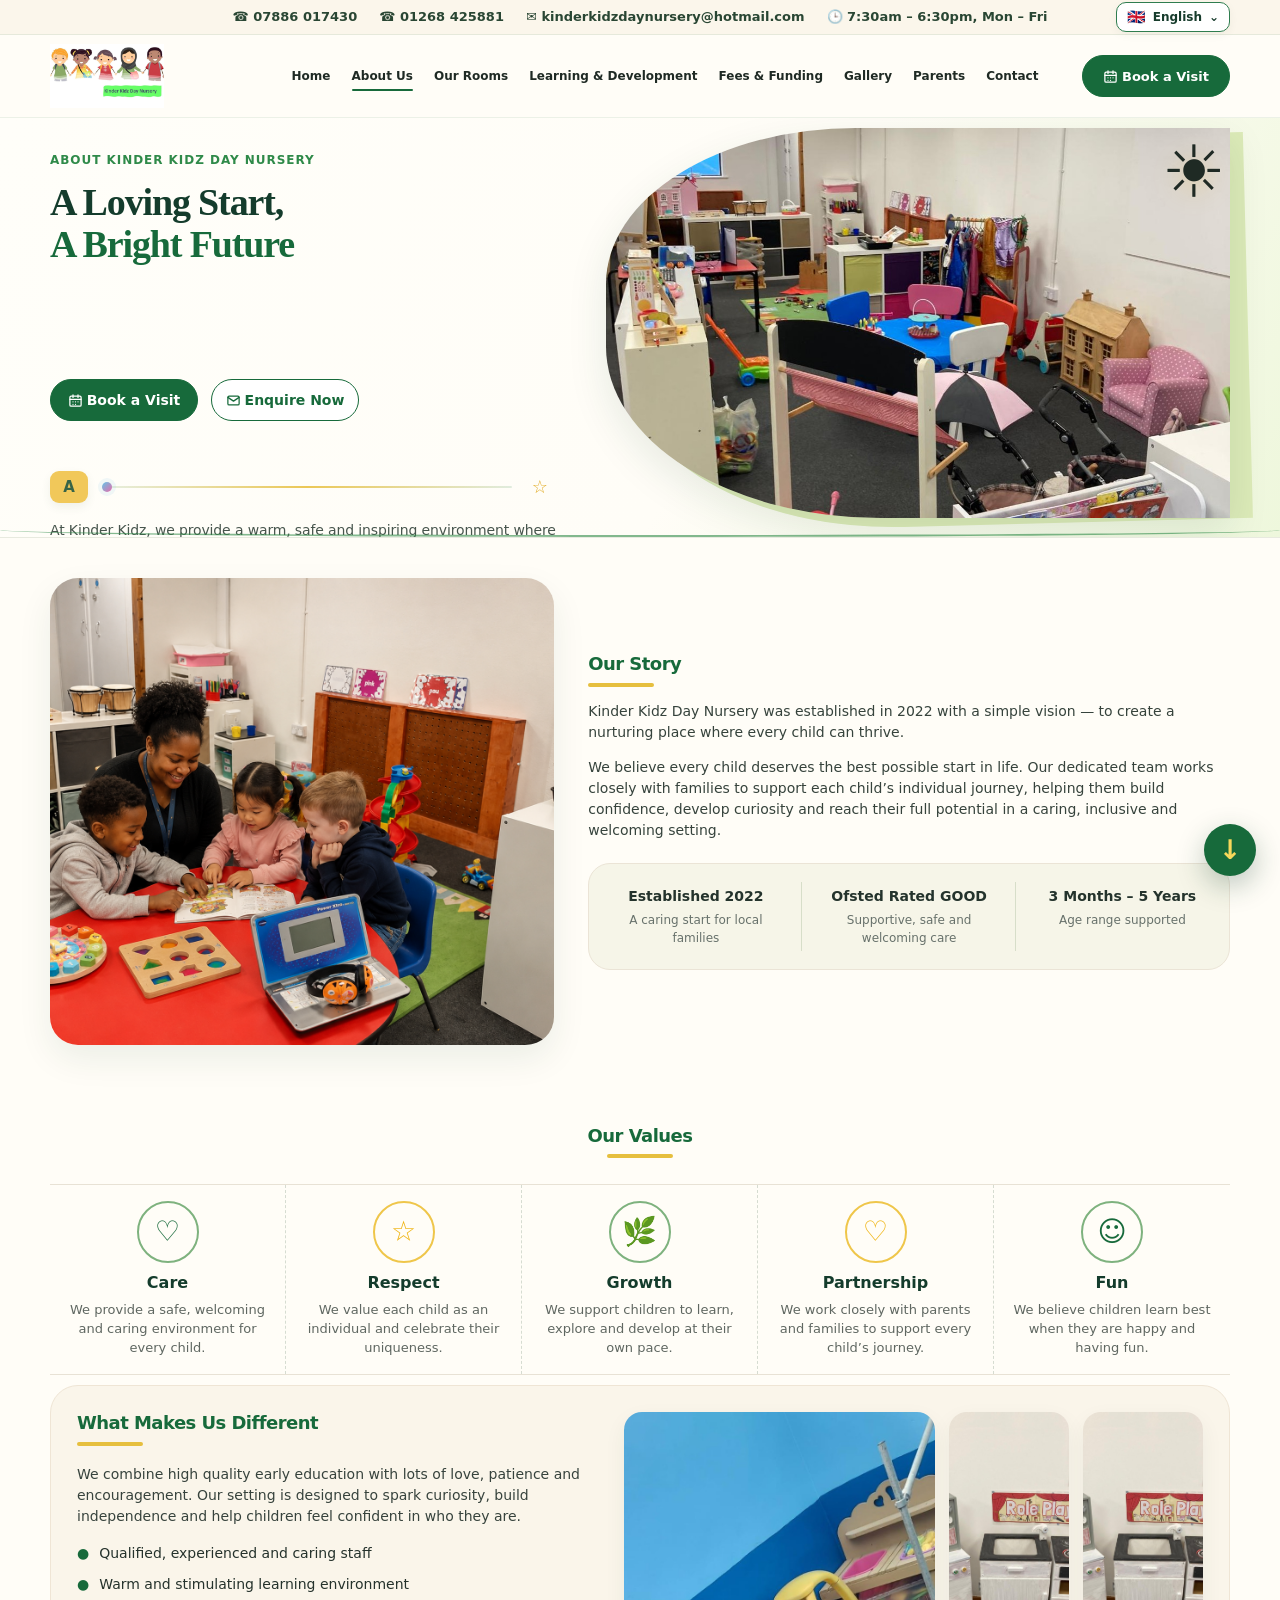
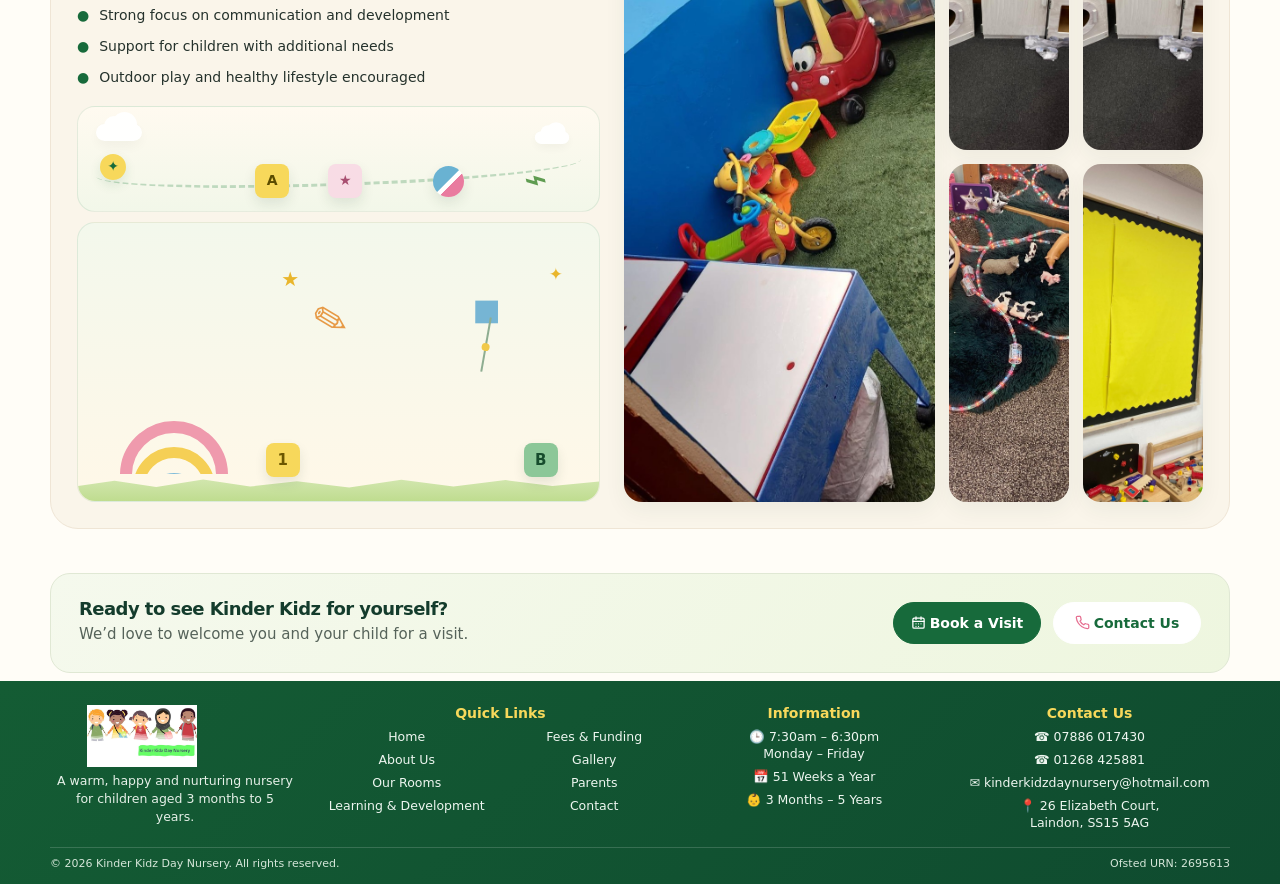
==== about.html @ c35fb3b5 "Add files via upload" ====
<!DOCTYPE html>

<html lang="en-GB" translate="no" class="notranslate">
<head>
<meta charset="utf-8"/>
<meta name="google" content="notranslate">
<meta http-equiv="Content-Language" content="en-GB">
<meta content="width=device-width, initial-scale=1" name="viewport"/>
<meta content="About Kinder Kidz Day Nursery in Laindon, Basildon." name="description"/>
<title>About Us | Kinder Kidz Day Nursery</title>
<style>
:root{
  --green:#176a3b;--green2:#2f8a49;--deep:#143c2c;--cream:#fffdf7;--soft:#f7f3e8;
  --text:#1f2a24;--muted:#5f6761;--line:#e8e2d5;--gold:#f7d85b;
  --shadow:0 14px 34px rgba(18,60,43,.08);
}
*{box-sizing:border-box}
html{scroll-behavior:smooth}body{margin:0;background:var(--cream);color:var(--text);font-family:Inter,ui-sans-serif,system-ui,-apple-system,BlinkMacSystemFont,"Segoe UI",sans-serif;line-height:1.55;max-width:100%;overflow-x:hidden}
a{text-decoration:none;color:inherit}img{display:block;max-width:100%}button{font:inherit}
.container{width:min(1180px,calc(100% - 40px));margin:auto}
h1,h2,h3{margin:0;color:var(--deep);line-height:1.05}h1,h2{font-family:Georgia,"Times New Roman",serif}
h1{font-size:clamp(40px,4.3vw,62px);letter-spacing:-.035em}h2{font-size:clamp(34px,3.6vw,48px);letter-spacing:-.03em}
p{margin:0}
.topbar{background:#fbf6eb;border-bottom:1px solid rgba(23,106,59,.09)}
.topbar .container{display:flex;flex-wrap:wrap;justify-content:center;gap:22px;padding:8px 0;font-size:14px;color:#294633;font-weight:600}
.topbar span{display:flex;align-items:center;gap:8px}
header{position:sticky;top:0;z-index:50;background:rgba(255,253,247,.96);backdrop-filter:blur(10px);border-bottom:1px solid rgba(23,106,59,.08)}
.nav{height:86px;display:flex;align-items:center;gap:26px}.brand{display:flex;align-items:center;min-width:205px}.brand img{width:205px;height:66px;object-fit:contain;object-position:left center}
.navlinks{display:flex;align-items:center;justify-content:center;gap:22px;flex:1;font-size:14px;font-weight:700}.navlinks a{padding:10px 0;position:relative}.navlinks a.active:after,.navlinks a:hover:after{content:"";position:absolute;left:0;right:0;bottom:2px;height:2px;background:var(--green);border-radius:999px}
.btn{display:inline-flex;align-items:center;justify-content:center;gap:9px;border-radius:999px;padding:13px 22px;font-weight:800;border:1.5px solid var(--green);cursor:pointer;transition:.2s ease}.btn.primary{background:var(--green);color:#fff}.btn.secondary{background:#fff;color:var(--green)}.btn.pink{background:#e9799f;border-color:#e9799f;color:#fff}.btn:hover{transform:translateY(-1px);box-shadow:0 8px 22px rgba(23,106,59,.14)}
.menu-btn{display:none;background:#f3f7ec;border:0;width:40px;height:40px;border-radius:11px;color:var(--green);padding:5px;place-items:center;margin-left:auto}
.hero{padding:14px 0 20px;background:linear-gradient(120deg,#fffef9 0%,#fffdf7 56%,#eef7dc 100%);overflow:hidden}
.hero-grid{display:grid;grid-template-columns:.92fr 1.08fr;gap:24px;align-items:center}
.eyebrow{font-size:13px;font-weight:900;color:var(--green2);letter-spacing:.08em;text-transform:uppercase;margin-bottom:12px}
.hero-copy p{font-size:18px;color:#47554d;max-width:530px;margin:20px 0 26px}
.hero-actions{display:flex;gap:12px;flex-wrap:wrap}
.hero-media{position:relative;min-height:385px}.hero-media:before{content:"";position:absolute;inset:18px -36px 12px 24px;background:#dceab8;border-radius:42% 0 0 52%;transform:rotate(-2deg)}.hero-media img{position:absolute;inset:0;width:100%;height:100%;object-fit:cover;object-position:center center;border-radius:40% 0 0 44%;box-shadow:var(--shadow)}
.sun{position:absolute;right:4px;top:8px;font-size:72px;line-height:1;filter:drop-shadow(0 5px 10px rgba(244,180,0,.18))}
.wave-sep{height:18px;position:relative;margin-top:8px}.wave-sep:before{content:"";position:absolute;left:0;right:0;top:0;height:12px;border-bottom:2px solid rgba(47,138,73,.6);border-radius:0 0 50% 50%/0 0 100% 100%}
.section{padding:52px 0}.section.compact{padding-top:40px;padding-bottom:40px}
.story-grid{display:grid;grid-template-columns:.88fr 1.12fr;gap:34px;align-items:center}.story-image img{width:100%;aspect-ratio:1.08/1;object-fit:cover;border-radius:28px;box-shadow:var(--shadow)}
.story-copy h2{font-family:inherit;color:var(--green);font-size:18px;margin-bottom:14px;position:relative;display:inline-block}.story-copy h2:after{content:"";display:block;width:66px;height:4px;background:#e6bf3e;border-radius:999px;margin-top:8px}.story-copy p{font-size:16px;color:#36433c;margin-bottom:14px}
.stat-strip{margin-top:22px;background:#f6f5e8;border:1px solid #ebe4d6;border-radius:22px;display:grid;grid-template-columns:repeat(3,1fr);overflow:hidden}.stat{padding:22px 18px;text-align:center;position:relative}.stat:not(:last-child):after{content:"";position:absolute;right:0;top:18px;bottom:18px;width:1px;background:#d7dec9}.stat b{display:block;font-size:14px;color:#24332c}.stat small{display:block;font-size:12px;color:#67716b;margin-top:4px}
.values{text-align:center}.values-head{margin-bottom:26px}.values-head h2{font-family:inherit;color:var(--green);font-size:18px;margin-bottom:8px}.values-head .line{width:66px;height:4px;background:#e6bf3e;border-radius:999px;margin:0 auto}
.values-grid{display:grid;grid-template-columns:repeat(5,1fr);gap:0;border-top:1px solid var(--line);border-bottom:1px solid var(--line)}.value{padding:16px 18px}.value:not(:last-child){border-right:1px dashed #d6dcd1}.value .ico{width:62px;height:62px;border-radius:50%;margin:0 auto 10px;display:grid;place-items:center;border:2px solid #7eb27e;color:var(--green);font-size:28px}.value:nth-child(2) .ico,.value:nth-child(4) .ico{border-color:#efc64a;color:#efb310}.value h3{font-family:inherit;font-size:18px;margin-bottom:8px}.value p{font-size:14px;color:#5f6761}
.diff-card{background:#faf5ea;border:1px solid #efe5d5;border-radius:28px;padding:26px;display:grid;grid-template-columns:.95fr 1.05fr;gap:24px;align-items:start}.diff-copy h2{font-family:inherit;color:var(--green);font-size:18px;margin-bottom:8px}.diff-copy .line{width:66px;height:4px;background:#e6bf3e;border-radius:999px;margin-bottom:18px}.diff-copy p{font-size:16px;color:#37433d;margin-bottom:16px}.tick-list{display:grid;gap:10px}.tick{display:flex;gap:10px;align-items:flex-start;color:#25322c;font-size:15px}.tick span:first-child{color:var(--green);font-weight:900}
.gallery-grid{display:grid;grid-template-columns:1.1fr .9fr;gap:14px}.gallery-grid img{width:100%;height:100%;object-fit:cover;border-radius:18px;box-shadow:0 8px 22px rgba(38,70,48,.06)}.gallery-sub{display:grid;grid-template-columns:1fr 1fr;gap:14px}.gallery-tall{min-height:255px}.gallery-small{min-height:120px}
.cta-wrap{padding:18px 0 8px}.cta{background:linear-gradient(135deg,#1b7a43,#125e33);color:#fff;border-radius:20px;padding:26px 28px;display:flex;align-items:center;justify-content:space-between;gap:18px}.cta h2{font-family:inherit;color:#fff;font-size:18px}.cta p{color:#e4efe7;margin-top:4px}.cta .btn.primary{background:#f3c420;border-color:#f3c420;color:#123c2b}.cta .btn.secondary{background:transparent;border-color:rgba(255,255,255,.7);color:#fff}
footer{background:linear-gradient(135deg,#145c34,#0f4b2f);color:#fff;padding:34px 0 18px}.footer-grid{display:grid;grid-template-columns:1.2fr 1fr 1fr 1fr;gap:26px}.footer-brand img{width:190px;height:70px;object-fit:contain;object-position:left center}.footer-brand p{max-width:260px;color:#dce9df;font-size:14px}.footer h3{font-family:inherit;color:var(--gold);font-size:15px;margin-bottom:12px}.footer-list{display:grid;gap:8px;font-size:14px;color:#e5f0e8}.footer-bottom{border-top:1px solid rgba(255,255,255,.14);margin-top:24px;padding-top:14px;font-size:12px;color:#cfe0d5;display:flex;justify-content:space-between;gap:12px;flex-wrap:wrap}
.scroll-nav-btn{position:fixed;right:24px;bottom:24px;z-index:70;width:52px;height:52px;border:0;border-radius:50%;display:grid;place-items:center;background:var(--green);color:var(--gold);font-size:27px;font-weight:800;box-shadow:0 10px 28px rgba(18,60,43,.28);cursor:pointer;transition:transform .2s ease,background .2s ease}.scroll-nav-btn:hover{transform:translateY(-2px);background:var(--green2)}.scroll-nav-btn:focus-visible{outline:3px solid #f7d85b;outline-offset:3px}

@media (max-width:980px){
  .container{width:min(100% - 34px,1180px)}
  .topbar .container{gap:14px;font-size:13px}
  .nav{height:76px;gap:16px}.brand img{width:180px;height:58px}
  .navlinks{position:fixed;display:none;flex-direction:column;align-items:stretch;left:0;right:0;top:76px;background:#fffdf7;padding:16px 20px 20px;border-bottom:1px solid #e9e5dc;box-shadow:0 16px 28px rgba(0,0,0,.08)}.navlinks.open{display:flex}.navlinks a{padding:9px 4px}
  .nav>.desktop-only{display:none}.menu-btn{display:grid}
  .hero-grid,.story-grid,.diff-card,.cta{grid-template-columns:1fr;display:grid}
  .hero{padding-top:10px;padding-bottom:12px}.hero-copy p{font-size:16px}.hero-media{min-height:340px}.hero-media img{border-radius:30px}.hero-media:before{inset:12px -10px -10px 14px;border-radius:32px}
  .values-grid{grid-template-columns:repeat(2,1fr)}.value:nth-child(2){border-right:none}.value:nth-child(1),.value:nth-child(2),.value:nth-child(3),.value:nth-child(4){border-bottom:1px dashed #d6dcd1}
  .gallery-grid{grid-template-columns:1fr}
  .footer-grid{grid-template-columns:1fr 1fr}.footer-brand{grid-column:1/-1}
}
@media (max-width:620px){
  .container{width:calc(100% - 28px)}
  .topbar{display:none}
  .nav{height:70px;gap:10px}.brand{min-width:0}.brand img{width:156px;height:52px}
  .navlinks{left:auto;right:0;width:min(46vw,190px);top:70px;max-height:calc(100vh - 70px);overflow:auto;padding:9px 12px 14px;border-left:1px solid #e9e5dc;border-bottom:1px solid #e9e5dc;border-radius:0 0 0 18px;box-shadow:-12px 16px 30px rgba(0,0,0,.10)}
  .navlinks a{font-size:12.5px;padding:7px 3px;line-height:1.24}
  .hero{padding-top:4px;padding-bottom:8px}.hero-grid{gap:16px}.eyebrow{font-size:11px;margin-bottom:8px}h1{font-size:34px;line-height:1.04}.hero-copy p{font-size:14.5px;line-height:1.55;margin:14px 0 18px}.hero-actions{display:grid;grid-template-columns:1fr;gap:10px}.btn{width:100%;padding:12px 16px;font-size:14px}.hero-media{min-height:290px}.sun{font-size:52px;right:8px;top:6px}
  .section{padding:42px 0}.section.compact{padding-top:30px;padding-bottom:30px}
  .story-grid{gap:18px}.story-copy p{font-size:14px}.story-image img{aspect-ratio:1.12/1}
  .stat-strip{grid-template-columns:1fr}.stat:not(:last-child):after{display:none}.stat{padding:18px 14px;border-bottom:1px solid #e7e0d0}.stat:last-child{border-bottom:0}
  .values-grid{grid-template-columns:1fr}.value{border-right:0!important;border-bottom:1px dashed #d6dcd1}.value:last-child{border-bottom:0}
  .diff-card{padding:18px;gap:16px}.diff-copy p,.tick{font-size:14px}
  .gallery-sub{grid-template-columns:1fr 1fr;gap:10px}.gallery-grid{gap:10px}.gallery-tall{min-height:180px}.gallery-small{min-height:102px}
  .cta{padding:20px 18px;gap:14px}.cta-actions{display:grid;grid-template-columns:1fr;gap:10px}
  .footer-grid{grid-template-columns:1fr;gap:22px}.footer h3{font-size:16px}
  .scroll-nav-btn{width:46px;height:46px;right:16px;bottom:18px;font-size:24px}
}


/* ============================================================
   ABOUT US REFINEMENTS — v3
   Compact spacing + exact homepage mobile drawer + subtle
   desktop nursery animation. Existing content/images retained.
   ============================================================ */

/* Footer headings match the homepage footer exactly. */
footer h3{color:#f7d85b!important;font-weight:800}

/* Desktop: remove unnecessary vertical gaps without touching
   image sizes, type scale or content. */
@media (min-width:981px){
  .hero{padding-top:8px;padding-bottom:6px}
  .hero-grid{gap:22px}
  .wave-sep{height:7px;margin-top:2px}
  .wave-sep:before{height:5px}

  /* Book/Enquire area -> first image/story section */
  .story-section{padding-top:18px;padding-bottom:18px}

  /* Age-range stats -> Our Values */
  .values-section{padding-top:14px;padding-bottom:18px}

  /* Values cards -> What Makes Us Different */
  .difference-section{padding-top:16px;padding-bottom:14px}

  /* Gallery -> final green CTA */
  .cta-wrap{padding-top:4px;padding-bottom:8px}
}

/* Professional, non-human nursery-style motion for the unused
   desktop area beneath the final difference bullet. */
.playful-animation{
  position:relative;
  height:106px;
  margin-top:18px;
  overflow:hidden;
  border-radius:18px;
  background:linear-gradient(180deg,#fffaf0 0%,#f2f7e9 100%);
  border:1px solid rgba(23,106,59,.10);
}
.anim-path{
  position:absolute;left:18px;right:18px;bottom:25px;height:36px;
  border-bottom:3px dashed rgba(47,138,73,.28);
  border-radius:50%;transform:rotate(-2deg);
}
.anim-cloud{position:absolute;width:46px;height:17px;background:#fff;border-radius:999px;opacity:.9;box-shadow:0 5px 15px rgba(30,60,40,.05)}
.anim-cloud:before,.anim-cloud:after{content:"";position:absolute;background:#fff;border-radius:50%}
.anim-cloud:before{width:20px;height:20px;left:8px;top:-8px}.anim-cloud:after{width:25px;height:25px;right:5px;top:-12px}
.cloud-a{left:18px;top:17px;animation:cloudFloat 5.8s ease-in-out infinite alternate}
.cloud-b{right:24px;top:22px;transform:scale(.75);animation:cloudFloat 4.8s ease-in-out infinite alternate-reverse}
.anim-bee{position:absolute;left:22px;top:47px;width:26px;height:26px;display:grid;place-items:center;border-radius:50%;background:#f7d85b;color:#176a3b;font-size:14px;box-shadow:0 5px 12px rgba(23,106,59,.12);animation:beeTravel 6s ease-in-out infinite}
.anim-block{position:absolute;bottom:13px;width:34px;height:34px;border-radius:8px;display:grid;place-items:center;font-weight:900;font-size:14px;box-shadow:0 6px 13px rgba(30,60,40,.10)}
.block-a{left:34%;background:#f7d85b;color:#5a4b00;animation:blockBob 2.6s ease-in-out infinite}
.block-b{left:48%;background:#f8dce5;color:#a84f70;animation:blockBob 2.9s ease-in-out .3s infinite}
.anim-ball{position:absolute;right:26%;bottom:14px;width:31px;height:31px;border-radius:50%;background:linear-gradient(135deg,#69b2d2 0 48%,#fff 49% 58%,#e97b9f 59%);box-shadow:0 6px 13px rgba(30,60,40,.10);animation:ballBounce 2.4s ease-in-out infinite}
.anim-leaf{position:absolute;right:10%;bottom:13px;font-size:38px;line-height:1;color:#5f9c51;transform:rotate(-14deg);animation:leafSway 3.2s ease-in-out infinite alternate}
@keyframes beeTravel{0%{transform:translate(0,8px) rotate(-8deg)}45%{transform:translate(185px,-12px) rotate(7deg)}75%{transform:translate(300px,3px) rotate(-4deg)}100%{transform:translate(0,8px) rotate(-8deg)}}
@keyframes cloudFloat{from{transform:translateX(0)}to{transform:translateX(18px)}}
@keyframes blockBob{0%,100%{transform:translateY(0) rotate(0)}50%{transform:translateY(-7px) rotate(2deg)}}
@keyframes ballBounce{0%,100%{transform:translateY(0) rotate(0)}50%{transform:translateY(-13px) rotate(18deg)}}
@keyframes leafSway{from{transform:rotate(-18deg)}to{transform:rotate(8deg)}}
@media (prefers-reduced-motion:reduce){.playful-animation *{animation:none!important}}

@media (max-width:980px){
  .playful-animation{display:none}
}

/* Mobile: use the exact compact drawer dimensions/type from the
   final homepage and tighten all section transitions. */
@media (max-width:620px){
  .navlinks{
    left:auto;
    right:0;
    width:min(46vw,190px);
    top:70px;
    max-height:calc(100vh - 70px);
    overflow:auto;
    padding:9px 12px 14px;
    gap:0;
    border-left:1px solid #e9e5dc;
    border-bottom:1px solid #e9e5dc;
    border-radius:0 0 0 18px;
    box-shadow:-12px 16px 30px rgba(0,0,0,.10);
  }
  .navlinks a{font-size:12.5px;padding:7px 3px;line-height:1.24}
  .menu-btn{width:40px;height:40px;border-radius:11px;padding:5px}
  .menu-btn svg{width:26px;height:26px}

  /* Enquire -> hero image -> story image: keep only a small gap. */
  .hero{padding-top:4px;padding-bottom:2px}
  .hero-grid{gap:11px}
  .wave-sep{display:none}
  .story-section{padding-top:11px;padding-bottom:9px}
  .story-grid{gap:11px}

  /* Age range stats -> Our Values */
  .values-section{padding-top:10px;padding-bottom:9px}
  .values-head{margin-bottom:15px}

  /* Fun -> What Makes Us Different */
  .difference-section{padding-top:10px;padding-bottom:9px}
  .diff-card{gap:11px}

  /* Gallery/image -> Ready to see Kinder Kidz CTA */
  .cta-wrap{padding-top:3px;padding-bottom:7px}
  .cta{margin-top:0}

  footer{padding-top:28px}
  footer h3{color:#f7d85b!important;font-size:16px;margin-bottom:9px}
}

@media (max-width:420px){
  .navlinks{width:min(47vw,176px)}
}



/* ============================================================
   ABOUT US FINAL SPACING + FOOTER REFINEMENTS — v4
   ============================================================ */

@media (min-width:981px){
  /* Care/Respect/Growth/Partnership/Fun -> What Makes Us Different */
  .values-section{padding-bottom:5px!important}
  .difference-section{padding-top:5px!important}

  /* Make the left side of What Makes Us Different finish at the
     same visual depth as the nursery image grid on the right. */
  .diff-card{align-items:stretch}
  .diff-copy{display:flex;flex-direction:column;min-height:100%}
  .animation-stack{margin-top:18px;display:flex;flex-direction:column;gap:10px;flex:1;min-height:250px}
  .animation-stack .playful-animation{margin-top:0}
  .playful-animation-one{height:106px;flex:0 0 106px}
  .playful-animation-two{flex:1;min-height:136px}

  /* Compact, centred desktop footer. */
  footer{padding:24px 0 13px}
  .footer-grid-v4{
    display:grid;
    grid-template-columns:1.05fr 1.5fr .95fr 1.18fr;
    align-items:start;
    gap:22px;
  }
  .footer-grid-v4>div{text-align:center;min-width:0}
  .footer-brand img{margin:0 auto 6px;width:172px;height:62px}
  .footer-brand p{margin:0 auto;max-width:245px}
  .quicklinks-group h3{text-align:center;margin-bottom:9px}
  .quicklinks-columns{display:grid;grid-template-columns:1fr 1fr;gap:0 22px}
  .quicklinks-column{justify-items:center}
  .footer-grid-v4 .footer-list{gap:6px;justify-items:center}
  .footer-grid-v4 .footer-list a,.footer-grid-v4 .footer-list div{text-align:center}
  .footer-contact-col .footer-list a{overflow-wrap:anywhere}
  .footer-bottom{margin-top:16px;padding-top:11px}
}

/* Second professional nursery animation — no human figures. */
.playful-animation-two{
  position:relative;
  overflow:hidden;
  border-radius:18px;
  background:linear-gradient(180deg,#f3f8ec 0%,#fff8e8 100%);
  border:1px solid rgba(23,106,59,.10);
}
.grass-line{position:absolute;left:0;right:0;bottom:0;height:34px;background:linear-gradient(180deg,#dcecbf,#bfdc8f);clip-path:polygon(0 55%,7% 40%,15% 58%,24% 36%,33% 57%,42% 41%,52% 60%,62% 37%,72% 57%,82% 38%,91% 55%,100% 42%,100% 100%,0 100%)}
.rainbow{position:absolute;left:8%;bottom:27px;width:108px;height:56px;overflow:hidden;animation:rainbowFloat 3.8s ease-in-out infinite alternate}
.rainbow span{position:absolute;left:50%;bottom:-55px;transform:translateX(-50%);border-radius:50%;border-style:solid;background:transparent}
.rainbow span:nth-child(1){width:108px;height:108px;border-width:12px;border-color:#ef9aad}
.rainbow span:nth-child(2){width:82px;height:82px;border-width:11px;border-color:#f5cf55}
.rainbow span:nth-child(3){width:56px;height:56px;border-width:10px;border-color:#82bdda}
.kite{position:absolute;right:18%;top:20%;font-size:42px;color:#76b5d4;transform:rotate(45deg);animation:kiteFloat 3.4s ease-in-out infinite alternate}.kite i{position:absolute;width:55px;height:2px;background:#8ead91;left:23px;top:35px;transform:rotate(55deg);transform-origin:left center}.kite i:after{content:"";position:absolute;width:8px;height:8px;border-radius:50%;background:#f1c94a;left:26px;top:-3px}
.pencil{position:absolute;left:45%;top:24%;font-size:42px;color:#e79a46;transform:rotate(-14deg);animation:pencilBob 2.8s ease-in-out infinite}
.mini-star{position:absolute;color:#e9b62c;animation:starPulse 2.3s ease-in-out infinite}.star-one{left:39%;top:15%;font-size:20px}.star-two{right:7%;top:14%;font-size:17px;animation-delay:.5s}
.toy-cube{position:absolute;bottom:24px;width:34px;height:34px;border-radius:8px;display:grid;place-items:center;font-weight:900;box-shadow:0 6px 12px rgba(30,60,40,.10);z-index:2;animation:cubeWiggle 3s ease-in-out infinite}.cube-one{left:36%;background:#f7d85b;color:#6c5700}.cube-two{right:8%;background:#8cc798;color:#174c2d;animation-delay:.4s}
@keyframes rainbowFloat{from{transform:translateY(0)}to{transform:translateY(-7px)}}
@keyframes kiteFloat{from{transform:translate(0,0) rotate(45deg)}to{transform:translate(-10px,10px) rotate(50deg)}}
@keyframes pencilBob{0%,100%{transform:translateY(0) rotate(-14deg)}50%{transform:translateY(-8px) rotate(-8deg)}}
@keyframes starPulse{0%,100%{transform:scale(.8);opacity:.6}50%{transform:scale(1.2);opacity:1}}
@keyframes cubeWiggle{0%,100%{transform:rotate(0)}50%{transform:rotate(6deg) translateY(-4px)}}

@media (max-width:980px){
  .animation-stack{display:none}
  .footer-grid-v4{grid-template-columns:1fr 1fr}
  .footer-brand{grid-column:1/-1}
  .quicklinks-columns{grid-template-columns:1fr}
}

@media (max-width:620px){
  /* The only remaining mobile spacing correction: Fun -> Difference. */
  .values-section{padding-bottom:2px!important}
  .difference-section{padding-top:2px!important}
  .footer-grid-v4{grid-template-columns:1fr}
}


/* ============================================================
   GLOBAL HEADER CONSISTENCY — Pages 1–3
   Same top contact bar, nav sizing, mobile drawer and CTA style.
   ============================================================ */
.topbar{background:#fbf6eb;border-bottom:1px solid rgba(23,106,59,.09)}
.topbar .container{display:flex;flex-wrap:wrap;justify-content:center;gap:22px;padding:7px 0;font-size:13px;color:#294633;font-weight:600}
.topbar span{display:flex;align-items:center;gap:8px}
.nav{height:82px;gap:24px}
.brand{min-width:198px}
.brand img{width:198px;height:64px}
.navlinks{gap:21px;font-size:13px;font-weight:700}
.navlinks a{padding:9px 0;white-space:nowrap}
.nav>.btn.primary.desktop-only{background:var(--green);border-color:var(--green);color:#fff}
@media(max-width:980px){
  .nav{height:76px;gap:16px}
  .brand img{width:180px;height:58px}
  .nav>.desktop-only{display:none}
  .menu-btn{display:grid}
  .navlinks{top:76px}
}
@media(max-width:620px){
  .topbar{display:none}
  .nav{height:70px;gap:10px}
  .brand{min-width:0}
  .brand img{width:156px;height:52px}
  .navlinks{left:auto;right:0;width:min(46vw,190px);top:70px;max-height:calc(100vh - 70px);overflow:auto;padding:9px 12px 14px;gap:0;border-left:1px solid #e9e5dc;border-bottom:1px solid #e9e5dc;border-radius:0 0 0 18px;box-shadow:-12px 16px 30px rgba(0,0,0,.10)}
  .navlinks a{font-size:12.5px;padding:7px 3px;line-height:1.24}
  .menu-btn{width:40px;height:40px;border-radius:11px;padding:5px}
  .menu-btn svg{width:26px;height:26px}
}
@media(max-width:420px){.navlinks{width:min(47vw,176px)}}



/* ============================================================
   SITE-WIDE CONSISTENCY PASS — Pages 1–3
   Our Rooms = header/nav/eyebrow/body-copy reference.
   Home = main hero-title reference.
   No cards, photos or section structures are repositioned here.
   ============================================================ */
:root{
  --site-topbar-size:13px;
  --site-nav-size:13px;
  --site-header-btn-size:14px;
  --site-eyebrow-size:12px;
  --site-hero-body-size:16px;
  --site-section-body-size:14px;
  --site-card-title-size:16px;
  --site-card-body-size:13px;
  --site-footer-title-size:14px;
  --site-footer-body-size:12.5px;
}
body{font-size:15px;line-height:1.5}

/* Exact same top contact bar on every page */
.topbar{background:#fbf6eb;border-bottom:1px solid rgba(23,106,59,.09)}
.topbar .container{
  display:flex!important;
  flex-wrap:wrap!important;
  justify-content:center!important;
  align-items:center!important;
  gap:22px!important;
  padding:7px 0!important;
  font-size:var(--site-topbar-size)!important;
  line-height:1.25!important;
  color:#294633!important;
  font-weight:600!important;
}
.topbar span{display:flex;align-items:center;gap:8px;white-space:nowrap}

/* Our Rooms header is now the single master header */
.nav{height:82px!important;gap:24px!important;align-items:center!important}
.brand{min-width:198px!important;display:flex;align-items:center}
.brand img{width:198px!important;height:64px!important;object-fit:contain!important;object-position:left center!important}
.navlinks{
  gap:21px!important;
  font-size:var(--site-nav-size)!important;
  font-weight:700!important;
  line-height:1.2!important;
}
.navlinks a{padding:9px 0!important;white-space:nowrap!important}
.nav > .btn{
  padding:12px 20px!important;
  min-height:42px!important;
  font-size:var(--site-header-btn-size)!important;
  line-height:1!important;
  gap:8px!important;
}

/* Same hero text starting point on desktop; images/cards stay untouched */
.hero-copy{align-self:start!important;padding-top:34px!important;margin:0!important}
.eyebrow{
  font-size:var(--site-eyebrow-size)!important;
  line-height:1.2!important;
  margin-top:0!important;
  margin-bottom:9px!important;
  letter-spacing:.08em!important;
  font-weight:900!important;
}

/* Home page hero title becomes the master title scale */
.hero h1,
.hero-copy h1{
  font-family:Georgia,"Times New Roman",serif!important;
  font-size:clamp(42px,3.8vw,56px)!important;
  line-height:1.04!important;
  letter-spacing:-.03em!important;
  margin:0!important;
}

/* Our Rooms intro paragraph becomes the master hero body scale */
.hero-copy > p,
.hero .container > .hero-copy > p{
  font-size:var(--site-hero-body-size)!important;
  line-height:1.5!important;
  max-width:520px!important;
  margin:15px 0 20px!important;
}

/* Shared section typography: smaller, cleaner and repeatable */
.section-title .kicker{font-size:12px!important;line-height:1.2!important;margin-bottom:4px!important}
.section-title h2{font-size:clamp(28px,2.6vw,36px)!important;line-height:1.08!important;letter-spacing:-.02em!important}
.section-title p{font-size:var(--site-section-body-size)!important;line-height:1.5!important;margin-top:7px!important}

/* Page-specific headings/body copy mapped onto the same restrained scale */
.story-copy h2,.values-head h2,.diff-copy h2{font-size:18px!important;line-height:1.2!important}
.story-copy p,.diff-copy p,.tick{font-size:var(--site-section-body-size)!important;line-height:1.5!important}
.value h3,.room-body h3,.room-card h3,.feature h3,.proof-card h3,.experience-item h3{font-size:var(--site-card-title-size)!important;line-height:1.25!important}
.value p,.room-body p,.room-body>p,.feature p,.proof-card p,.experience-item p{font-size:var(--site-card-body-size)!important;line-height:1.45!important}

/* One button text scale across sections */
.btn{font-size:14px!important;line-height:1.1!important}

/* Footer typography uses the same compact scale on all three pages */
footer h3,.footer h3{font-size:var(--site-footer-title-size)!important;line-height:1.2!important}
.footer-list{font-size:var(--site-footer-body-size)!important;line-height:1.4!important}
.footer-brand p{font-size:13px!important;line-height:1.45!important}
.footer-bottom{font-size:11px!important;line-height:1.35!important}

@media (max-width:980px){
  .nav{height:76px!important;gap:16px!important}
  .brand{min-width:0!important}
  .brand img{width:180px!important;height:58px!important}
  .navlinks{top:76px!important}
  .hero-copy{padding-top:18px!important}
}

@media (max-width:620px){
  body{font-size:14px}
  .topbar{display:none!important}
  .nav{height:70px!important;gap:10px!important}
  .brand img{width:156px!important;height:52px!important}
  .navlinks{
    left:auto!important;
    right:0!important;
    width:min(46vw,190px)!important;
    top:70px!important;
    max-height:calc(100vh - 70px)!important;
    overflow:auto!important;
    padding:9px 12px 14px!important;
    gap:0!important;
    border-left:1px solid #e9e5dc!important;
    border-bottom:1px solid #e9e5dc!important;
    border-radius:0 0 0 18px!important;
    box-shadow:-12px 16px 30px rgba(0,0,0,.10)!important;
  }
  .navlinks a{font-size:12.5px!important;padding:7px 3px!important;line-height:1.24!important}
  .menu-btn{width:40px!important;height:40px!important;border-radius:11px!important;padding:5px!important}
  .menu-btn svg{width:26px!important;height:26px!important}

  /* All three hero text blocks begin at the same mobile offset */
  .hero-copy{align-self:stretch!important;padding-top:0!important;margin:0!important}
  .eyebrow{font-size:11px!important;margin-bottom:6px!important}
  .hero h1,.hero-copy h1{font-size:34px!important;line-height:1.04!important;letter-spacing:-.025em!important}
  .hero-copy > p,.hero .container > .hero-copy > p{font-size:14.5px!important;line-height:1.5!important;margin:11px 0 14px!important;max-width:none!important}

  .section-title h2{font-size:29px!important;line-height:1.08!important}
  .section-title p{font-size:13.5px!important;line-height:1.48!important}
  .story-copy h2,.values-head h2,.diff-copy h2{font-size:17px!important}
  .story-copy p,.diff-copy p,.tick{font-size:13.5px!important}
  .value h3,.room-body h3,.room-card h3,.feature h3,.proof-card h3,.experience-item h3{font-size:15px!important}
  .value p,.room-body p,.room-body>p,.feature p,.proof-card p,.experience-item p{font-size:12.5px!important}

  .btn{font-size:14px!important}
  footer h3,.footer h3{font-size:16px!important}
  .footer-list{font-size:13px!important}
  .footer-brand p{font-size:13px!important}
}
@media(max-width:420px){.navlinks{width:min(47vw,176px)!important}}



/* ============================================================
   FINAL SHARED HEADER + HERO ALIGNMENT — Pages 1–3
   Goal: switching Home / About Us / Our Rooms must feel stationary.
   Existing cards, sections and page content below the hero are untouched.
   ============================================================ */
:root{
  --kk-topbar-font:13px;
  --kk-nav-font:13px;
  --kk-header-btn-font:14px;
  --kk-eyebrow-font:12px;
  --kk-hero-title-font:50px;
  --kk-hero-body-font:15px;
  --kk-hero-line:1.04;
}

/* One identical header frame on all three pages */
.topbar{background:#fbf6eb!important;border-bottom:1px solid rgba(23,106,59,.09)!important}
.topbar .container{
  width:min(1180px,calc(100% - 40px))!important;
  min-height:34px!important;
  display:flex!important;
  align-items:center!important;
  justify-content:center!important;
  flex-wrap:wrap!important;
  gap:22px!important;
  padding:7px 0!important;
  font-size:var(--kk-topbar-font)!important;
  line-height:1.25!important;
  color:#294633!important;
  font-weight:600!important;
}
.topbar span{display:flex!important;align-items:center!important;gap:8px!important;white-space:nowrap!important}
header{position:sticky!important;top:0!important;z-index:50!important;background:rgba(255,253,247,.96)!important;backdrop-filter:blur(10px)!important;border-bottom:1px solid rgba(23,106,59,.08)!important}
.nav{
  width:min(1180px,calc(100% - 40px))!important;
  height:82px!important;
  display:flex!important;
  align-items:center!important;
  gap:24px!important;
  margin:auto!important;
  padding:0!important;
}
.brand{display:flex!important;align-items:center!important;min-width:198px!important;width:198px!important;flex:0 0 198px!important}
.brand img{width:198px!important;height:64px!important;object-fit:contain!important;object-position:left center!important}
.navlinks{
  display:flex!important;
  align-items:center!important;
  justify-content:center!important;
  flex:1 1 auto!important;
  gap:21px!important;
  font-size:var(--kk-nav-font)!important;
  font-weight:700!important;
  line-height:1.2!important;
  margin:0!important;
  padding:0!important;
}
.navlinks a{padding:9px 0!important;white-space:nowrap!important;position:relative!important}
.navlinks a.active:after,.navlinks a:hover:after{content:""!important;position:absolute!important;left:0!important;right:0!important;bottom:1px!important;height:2px!important;background:var(--green)!important;border-radius:999px!important}
.header-visit{
  display:inline-flex!important;
  width:118px!important;
  min-width:118px!important;
  height:42px!important;
  min-height:42px!important;
  padding:0 15px!important;
  font-size:var(--kk-header-btn-font)!important;
  line-height:1!important;
  gap:0!important;
  flex:0 0 118px!important;
}
.menu-btn{display:none!important}

/* Shared desktop hero frame */
@media (min-width:981px){
  .hero{padding:0!important;min-height:410px!important;overflow:hidden!important}
  .hero > .container,
  .hero-grid{
    width:min(1180px,calc(100% - 40px))!important;
    display:grid!important;
    grid-template-columns:minmax(0,.92fr) minmax(0,1.08fr)!important;
    align-items:start!important;
    gap:24px!important;
    min-height:410px!important;
    margin:auto!important;
    padding:0!important;
  }
  .hero-copy{
    width:100%!important;
    min-width:0!important;
    min-height:398px!important;
    align-self:start!important;
    display:grid!important;
    grid-template-rows:16px 164px 76px 44px!important;
    row-gap:8px!important;
    align-content:start!important;
    padding:20px 0 0!important;
    margin:0!important;
  }
  .eyebrow{
    align-self:start!important;
    font-size:var(--kk-eyebrow-font)!important;
    line-height:16px!important;
    font-weight:900!important;
    letter-spacing:.08em!important;
    text-transform:uppercase!important;
    margin:0!important;
    padding:0!important;
  }
  .hero h1,.hero-copy h1{
    align-self:start!important;
    font-family:Georgia,"Times New Roman",serif!important;
    font-size:var(--kk-hero-title-font)!important;
    line-height:var(--kk-hero-line)!important;
    letter-spacing:-.03em!important;
    margin:0!important;
    padding:0!important;
    max-width:520px!important;
  }
  .hero-copy > p,.hero .container > .hero-copy > p{
    align-self:start!important;
    font-size:var(--kk-hero-body-font)!important;
    line-height:1.5!important;
    max-width:520px!important;
    margin:0!important;
    padding:0!important;
    color:#47554d!important;
  }
  .hero-actions{
    align-self:start!important;
    display:flex!important;
    align-items:flex-start!important;
    gap:10px!important;
    margin:0!important;
    padding:0!important;
    flex-wrap:nowrap!important;
  }
  .hero-actions .btn{
    width:148px!important;
    min-width:148px!important;
    height:42px!important;
    min-height:42px!important;
    padding:0 12px!important;
    font-size:14px!important;
    line-height:1!important;
  }
  .hero-media{
    position:relative!important;
    align-self:start!important;
    width:100%!important;
    height:390px!important;
    min-height:390px!important;
    margin:10px 0 0!important;
    padding:0!important;
    overflow:visible!important;
  }
  .hero-media:before{
    content:""!important;
    position:absolute!important;
    inset:12px -18px -8px 18px!important;
    background:#dceab8!important;
    border-radius:40% 0 0 44%!important;
    transform:rotate(-1.5deg)!important;
  }
  .hero-media img{
    position:absolute!important;
    inset:0!important;
    width:100%!important;
    height:100%!important;
    max-width:none!important;
    object-fit:cover!important;
    object-position:center center!important;
    border-radius:40% 0 0 44%!important;
    box-shadow:0 14px 40px rgba(20,66,42,.10)!important;
  }
}

/* Slightly tighter shared desktop frame on smaller laptops */
@media (min-width:981px) and (max-width:1199px){
  :root{--kk-hero-title-font:46px}
  .topbar .container,.nav,.hero > .container,.hero-grid{width:min(1080px,calc(100% - 44px))!important}
  .nav{gap:18px!important}
  .brand{min-width:185px!important;width:185px!important;flex-basis:185px!important}
  .brand img{width:185px!important}
  .navlinks{gap:16px!important;font-size:12.5px!important}
  .header-visit{width:112px!important;min-width:112px!important;flex-basis:112px!important}
  .hero-copy{grid-template-rows:16px 154px 76px 44px!important}
}

/* One identical mobile header + hero frame */
@media (max-width:980px){
  .topbar{display:none!important}
  .nav{
    width:min(100% - 34px,1180px)!important;
    height:76px!important;
    gap:16px!important;
  }
  .brand{min-width:0!important;width:auto!important;flex:0 0 auto!important}
  .brand img{width:180px!important;height:58px!important}
  .header-visit{display:none!important}
  .menu-btn{display:grid!important;margin-left:auto!important}
  .navlinks{display:none!important}
  .navlinks.open{display:flex!important}
}

@media (max-width:620px){
  .nav{width:calc(100% - 28px)!important;height:70px!important;gap:10px!important}
  .brand img{width:156px!important;height:52px!important}
  .menu-btn{width:40px!important;height:40px!important;border-radius:11px!important;padding:5px!important;background:#f3f7ec!important;color:var(--green)!important}
  .menu-btn svg{width:26px!important;height:26px!important}
  .navlinks{
    position:fixed!important;
    left:auto!important;
    right:0!important;
    top:70px!important;
    width:min(46vw,190px)!important;
    max-height:calc(100vh - 70px)!important;
    overflow:auto!important;
    flex-direction:column!important;
    align-items:stretch!important;
    justify-content:flex-start!important;
    gap:0!important;
    padding:9px 12px 14px!important;
    background:#fffdf7!important;
    border-left:1px solid #e9e5dc!important;
    border-bottom:1px solid #e9e5dc!important;
    border-radius:0 0 0 18px!important;
    box-shadow:-12px 16px 30px rgba(0,0,0,.10)!important;
  }
  .navlinks a{font-size:12.5px!important;padding:7px 3px!important;line-height:1.24!important}

  .hero{padding:0!important;min-height:0!important}
  .hero > .container,.hero-grid{
    width:calc(100% - 28px)!important;
    display:flex!important;
    flex-direction:column!important;
    align-items:stretch!important;
    gap:14px!important;
    margin:auto!important;
    padding:4px 0 8px!important;
    min-height:0!important;
  }
  .hero-copy{
    width:100%!important;
    min-height:0!important;
    display:grid!important;
    grid-template-rows:14px 108px 110px 92px!important;
    row-gap:6px!important;
    align-content:start!important;
    padding:0!important;
    margin:0!important;
  }
  .eyebrow{font-size:11px!important;line-height:14px!important;margin:0!important;padding:0!important}
  .hero h1,.hero-copy h1{
    font-size:34px!important;
    line-height:1.04!important;
    letter-spacing:-.025em!important;
    max-width:none!important;
    margin:0!important;
    padding:0!important;
    align-self:start!important;
  }
  .hero-copy > p,.hero .container > .hero-copy > p{
    font-size:14.5px!important;
    line-height:1.5!important;
    max-width:none!important;
    margin:0!important;
    padding:0!important;
    align-self:start!important;
  }
  .hero-actions{
    display:grid!important;
    grid-template-columns:1fr!important;
    gap:8px!important;
    align-content:start!important;
    margin:0!important;
    padding:0!important;
  }
  .hero-actions .btn{width:100%!important;height:42px!important;min-height:42px!important;padding:0 14px!important;font-size:14px!important}
  .hero-media{
    position:relative!important;
    width:100%!important;
    height:270px!important;
    min-height:270px!important;
    margin:0!important;
    padding:0!important;
  }
  .hero-media:before{content:""!important;position:absolute!important;inset:9px -7px -7px 11px!important;background:#dceab8!important;border-radius:28px!important;transform:rotate(-1deg)!important}
  .hero-media img{position:absolute!important;inset:0!important;width:100%!important;height:100%!important;max-width:none!important;object-fit:cover!important;object-position:center center!important;border-radius:28px!important;box-shadow:0 12px 28px rgba(20,66,42,.10)!important}
}
@media(max-width:420px){
  .navlinks{width:min(47vw,176px)!important}
  .hero > .container,.hero-grid{width:calc(100% - 22px)!important}
  .hero-copy{grid-template-rows:14px 104px 110px 92px!important}
  .hero h1,.hero-copy h1{font-size:32px!important}
}


/* ============================================================
   FINAL CONSISTENCY PASS v4 — buttons, hero surface & footer
   Approved rules carried across Home / About / Our Rooms.
   ============================================================ */

/* Our Rooms hero surface is the master on all three pages. */
.hero{
  background:linear-gradient(120deg,#fffef9 0%,#fffdf7 58%,#eef7dc 100%)!important;
  border-top:0!important;
  border-left:0!important;
  border-right:0!important;
  border-bottom:1px solid #e8eadf!important;
  box-shadow:none!important;
}
.hero > .container,.hero-grid{border:0!important;box-shadow:none!important;background:transparent!important}

/* One professional icon system. No emoji icons inside action buttons. */
.btn.visit-action,.btn.enquire-action,.btn.contact-action{
  white-space:nowrap!important;
  flex-wrap:nowrap!important;
  gap:8px!important;
}
.btn-icon{width:16px;height:16px;display:inline-grid;place-items:center;flex:0 0 16px;line-height:0}
.btn-icon svg{display:block;width:16px;height:16px}
.btn-label{display:inline-block;white-space:nowrap;line-height:1}
.btn.visit-action{background:var(--green)!important;color:#fff!important;border-color:var(--green)!important}
.btn.enquire-action{background:#fff!important;color:var(--green)!important;border-color:var(--green)!important}
.btn.contact-action{background:#fff!important;color:var(--green)!important;border-color:rgba(255,255,255,.82)!important}
.btn.contact-action .icon-phone{color:#e66f91!important}

/* Desktop header Book a Visit: same visual family, always one row. */
.header-visit.visit-action{
  width:148px!important;
  min-width:148px!important;
  max-width:148px!important;
  flex:0 0 148px!important;
  height:42px!important;
  min-height:42px!important;
  padding:0 15px!important;
  font-size:14px!important;
  line-height:1!important;
  border-radius:999px!important;
}
.hero-actions .btn,.cta-actions .btn{
  min-height:42px!important;
  font-size:14px!important;
  border-radius:999px!important;
}
@media (min-width:981px){
  .hero-actions .btn{width:148px!important;min-width:148px!important;height:42px!important;padding:0 12px!important}
  .cta-actions .btn{min-width:148px!important;height:42px!important;padding:0 16px!important}
}
@media (min-width:981px) and (max-width:1199px){
  .nav{gap:14px!important}
  .navlinks{gap:13px!important;font-size:12px!important}
  .header-visit.visit-action{width:136px!important;min-width:136px!important;max-width:136px!important;flex-basis:136px!important;padding:0 12px!important;font-size:13px!important}
}

/* About Us bottom CTA: green visit + white contact with pink phone icon. */
.cta .contact-action,.cta-wrap .contact-action{background:#fff!important;color:var(--green)!important;border-color:#fff!important}
.cta .contact-action .icon-phone,.cta-wrap .contact-action .icon-phone{color:#e66f91!important}

/* Small desktop-only nursery animation uses the spare third title line on About Us. */
.hero-copy{position:relative!important}
.about-hero-mini-animation{display:none}
@media (min-width:981px){
  .about-hero-mini-animation{
    display:flex;
    position:absolute;
    left:3px;
    top:135px;
    width:118px;
    height:24px;
    align-items:center;
    gap:9px;
    pointer-events:none;
    opacity:.9;
  }
  .about-hero-mini-animation .mini-track{height:2px;width:46px;background:linear-gradient(90deg,#d9e9b9,#f2c94c);border-radius:999px;position:relative;overflow:visible}
  .about-hero-mini-animation .mini-track:after{content:"";position:absolute;width:8px;height:8px;border-radius:50%;background:#2f8a49;top:-3px;left:0;animation:kkMiniTravel 3.2s ease-in-out infinite alternate}
  .about-hero-mini-animation .mini-star{font-size:14px;color:#e4ab20;animation:kkMiniTwinkle 2.1s ease-in-out infinite}
  .about-hero-mini-animation .mini-leaf{font-size:15px;color:#6fa34e;animation:kkMiniFloat 2.8s ease-in-out infinite}
}
@keyframes kkMiniTravel{to{transform:translateX(38px)}}
@keyframes kkMiniTwinkle{50%{transform:scale(1.22) rotate(12deg);opacity:.6}}
@keyframes kkMiniFloat{50%{transform:translateY(-3px) rotate(-7deg)}}

/* About CTA colour treatment is the same on desktop and mobile. */
.about-bottom-cta{background:linear-gradient(135deg,#f5f9ed,#eef6df)!important;color:var(--deep)!important;border:1px solid #e0e8d4!important}
.about-bottom-cta h2{color:var(--deep)!important}
.about-bottom-cta p{color:#56635a!important}

/* One identical footer content and layout across all three pages. */
.site-footer-v5{background:linear-gradient(135deg,#145c34,#0f4b2f)!important;color:#fff!important;padding:24px 0 13px!important}
.footer-grid-v5{
  display:grid!important;
  grid-template-columns:1.05fr 1.5fr .95fr 1.18fr!important;
  align-items:start!important;
  gap:22px!important;
}
.footer-grid-v5>div{text-align:center!important;min-width:0!important}
.site-footer-v5 .footer-brand img{width:176px!important;height:62px!important;object-fit:contain!important;margin:0 auto 5px!important}
.site-footer-v5 .footer-brand p{max-width:240px!important;margin:5px auto 0!important;color:#e6f0e8!important;font-size:12.5px!important;line-height:1.45!important}
.site-footer-v5 h3{font-family:inherit!important;color:#f7d85b!important;font-size:14px!important;line-height:1.2!important;margin:0 0 8px!important;font-weight:800!important}
.site-footer-v5 .footer-list{display:grid!important;gap:6px!important;font-size:12.5px!important;line-height:1.35!important;color:#eef6f0!important;justify-items:center!important}
.site-footer-v5 .footer-list a,.site-footer-v5 .footer-list div{text-align:center!important;color:#eef6f0!important}
.quicklinks-group h3{text-align:center!important}
.quicklinks-columns{display:grid!important;grid-template-columns:1fr 1fr!important;gap:0 18px!important;width:100%!important}
.quicklinks-column{justify-items:start!important}
.quicklinks-column a{text-align:left!important;width:100%!important}
.site-footer-v5 .footer-bottom{border-top:1px solid rgba(255,255,255,.16)!important;margin-top:15px!important;padding-top:9px!important;font-size:11px!important;line-height:1.3!important;color:#d5e6d9!important;display:flex!important;justify-content:space-between!important;gap:10px!important;flex-wrap:wrap!important}

@media(max-width:980px){
  .footer-grid-v5{grid-template-columns:1fr 1fr!important;gap:18px!important}
  .footer-grid-v5 .footer-brand{grid-column:1/-1!important}
  .quicklinks-column{justify-items:center!important}.quicklinks-column a{text-align:center!important}
}
@media(max-width:620px){
  .header-visit.visit-action{display:none!important}
  .hero-actions .btn,.cta-actions .btn{width:100%!important;min-width:0!important;height:42px!important;padding:0 14px!important;font-size:14px!important}
  .site-footer-v5{padding:20px 0 11px!important}
  .footer-grid-v5{grid-template-columns:1fr!important;gap:16px!important}
  .footer-grid-v5 .footer-brand{grid-column:auto!important}
  .site-footer-v5 .footer-brand img{width:160px!important;height:58px!important}
  .site-footer-v5 h3{font-size:16px!important;margin-bottom:7px!important;color:#f7d85b!important}
  .site-footer-v5 .footer-list{gap:5px!important;font-size:13px!important}
  .quicklinks-columns{grid-template-columns:1fr 1fr!important;gap:0 16px!important}
  .quicklinks-column{justify-items:center!important}.quicklinks-column a{text-align:center!important}
  .site-footer-v5 .footer-bottom{margin-top:12px!important;padding-top:8px!important;font-size:11px!important;justify-content:center!important;text-align:center!important}
}


/* ============================================================
   MOBILE HERO GAP ANIMATION v5
   Small nursery-style motion placed between the large title and body copy.
   It fills the visual breathing space without changing cards/images below.
   ============================================================ */
.mobile-hero-gap-animation{display:none}
@media(max-width:620px){
  .hero-copy{position:relative!important}
  .mobile-hero-gap-animation{
    display:flex!important;
    height:24px!important;
    width:min(92%,520px)!important;
    align-items:center!important;
    justify-content:flex-start!important;
    gap:11px!important;
    margin:2px 0 2px!important;
    overflow:hidden!important;
    pointer-events:none!important;
  }
  .mobile-hero-gap-animation .m-line{
    position:relative!important;
    height:2px!important;
    width:58%!important;
    min-width:150px!important;
    background:linear-gradient(90deg,rgba(47,138,73,.18),rgba(247,216,91,.75),rgba(47,138,73,.18))!important;
    border-radius:999px!important;
  }
  .mobile-hero-gap-animation .m-dot{
    position:absolute!important;top:-4px!important;left:0!important;width:10px!important;height:10px!important;border-radius:50%!important;
    background:#2f8a49!important;box-shadow:0 0 0 4px rgba(47,138,73,.08)!important;
    animation:kkMobileTravel 3.8s ease-in-out infinite alternate!important;
  }
  .mobile-hero-gap-animation .m-star{font-size:15px!important;color:#e4ac20!important;animation:kkMobileTwinkle 2.2s ease-in-out infinite!important}
  .mobile-hero-gap-animation .m-leaf{font-size:15px!important;color:#64a15c!important;animation:kkMobileFloat 2.8s ease-in-out infinite!important}
  /* add one animation row while keeping the same compact hierarchy */
  .hero-copy{grid-template-rows:14px 108px 24px 92px 92px!important;row-gap:6px!important}
}
@media(max-width:420px){
  .hero-copy{grid-template-rows:14px 104px 24px 92px 92px!important}
  .mobile-hero-gap-animation{height:22px!important;width:94%!important}
}
@keyframes kkMobileTravel{to{transform:translateX(calc(100% + 105px))}}
@keyframes kkMobileTwinkle{50%{transform:scale(1.22) rotate(15deg);opacity:.58}}
@keyframes kkMobileFloat{50%{transform:translateY(-3px) rotate(-8deg)}}


/* ============================================================
   ABOUT HERO DESKTOP ANIMATION v5
   Wider, centred in the existing spare space between title and body copy.
   ============================================================ */
@media(min-width:981px){
  .about-hero-mini-animation{
    display:flex!important;
    position:absolute!important;
    left:2px!important;
    top:177px!important;
    width:min(430px,92%)!important;
    height:30px!important;
    align-items:center!important;
    gap:12px!important;
    pointer-events:none!important;
    opacity:.92!important;
  }
  .about-hero-mini-animation .mini-track{
    position:relative!important;
    width:68%!important;
    height:2px!important;
    background:linear-gradient(90deg,rgba(47,138,73,.18),rgba(247,216,91,.86),rgba(47,138,73,.22))!important;
    border-radius:999px!important;
    overflow:visible!important;
  }
  .about-hero-mini-animation .mini-track:before{
    content:"A"!important;position:absolute!important;left:0!important;top:-12px!important;width:25px!important;height:25px!important;
    display:grid!important;place-items:center!important;border-radius:7px!important;background:#f1c84d!important;color:#285738!important;
    font:800 12px/1 system-ui,sans-serif!important;box-shadow:0 4px 12px rgba(25,79,49,.08)!important;
    animation:kkWideBob 2.7s ease-in-out infinite!important;
  }
  .about-hero-mini-animation .mini-track:after{
    content:""!important;position:absolute!important;width:11px!important;height:11px!important;border-radius:50%!important;
    background:linear-gradient(135deg,#6db5df 0 50%,#e87899 50% 100%)!important;top:-5px!important;left:38px!important;
    box-shadow:0 0 0 4px rgba(109,181,223,.10)!important;animation:kkWideTravel 4.2s ease-in-out infinite alternate!important;
  }
  .about-hero-mini-animation .mini-star{font-size:18px!important;color:#e4ab20!important;animation:kkWideTwinkle 2.2s ease-in-out infinite!important}
  .about-hero-mini-animation .mini-leaf{font-size:19px!important;color:#69a55d!important;animation:kkWideFloat 2.8s ease-in-out infinite!important}
}
@keyframes kkWideTravel{to{transform:translateX(190px) rotate(220deg)}}
@keyframes kkWideTwinkle{50%{transform:scale(1.28) rotate(16deg);opacity:.62}}
@keyframes kkWideFloat{50%{transform:translateY(-4px) rotate(-9deg)}}
@keyframes kkWideBob{50%{transform:translateY(-3px) rotate(-3deg)}}



/* ============================================================
   FINAL HERO-ANIMATION POLISH v6 — ABOUT US
   Desktop: wider animation centred in the spare title/body gap.
   Mobile: larger animation shifted into the visual centre of the gap.
   No cards, images, buttons or approved section positions are changed.
   ============================================================ */
@media (min-width:981px){
  .about-hero-mini-animation{
    left:0!important;
    top:186px!important;
    width:min(500px,96%)!important;
    height:34px!important;
    justify-content:center!important;
    gap:14px!important;
    opacity:.96!important;
  }
  .about-hero-mini-animation .mini-track{width:76%!important;height:2px!important}
  .about-hero-mini-animation .mini-track:before{
    width:28px!important;height:28px!important;top:-13px!important;border-radius:8px!important;
    font-size:13px!important;
  }
  .about-hero-mini-animation .mini-track:after{width:12px!important;height:12px!important;top:-5px!important}
  .about-hero-mini-animation .mini-star{font-size:20px!important}
  .about-hero-mini-animation .mini-leaf{font-size:20px!important}
}
@media (max-width:620px){
  .mobile-hero-gap-animation{
    width:100%!important;
    height:34px!important;
    justify-content:center!important;
    gap:13px!important;
    margin:0!important;
    overflow:visible!important;
    transform:translateY(-24px)!important;
  }
  .mobile-hero-gap-animation .m-line{
    width:64%!important;
    min-width:180px!important;
  }
  .mobile-hero-gap-animation .m-star{font-size:19px!important}
  .mobile-hero-gap-animation .m-leaf{font-size:18px!important}
  .hero-copy{grid-template-rows:14px 108px 34px 92px 92px!important;row-gap:6px!important}
}
@media (max-width:420px){
  .mobile-hero-gap-animation{height:32px!important;transform:translateY(-20px)!important}
  .mobile-hero-gap-animation .m-line{min-width:150px!important;width:62%!important}
  .hero-copy{grid-template-rows:14px 104px 32px 92px 92px!important}
}



/* ============================================================
   v7 FINAL GAP-FILL POLISH — ABOUT US
   Desktop: fuller animation to visually occupy the spare gap.
   Mobile: two-tier decorative line centred in the title/body gap.
   ============================================================ */
@media (min-width:981px){
  .about-hero-mini-animation{
    left:0!important;
    top:142px!important;
    width:min(540px,98%)!important;
    height:58px!important;
    justify-content:center!important;
    gap:16px!important;
    overflow:visible!important;
  }
  .about-hero-mini-animation::before{
    content:""!important;
    position:absolute!important;
    left:6%!important;
    right:26%!important;
    top:11px!important;
    height:2px!important;
    border-radius:999px!important;
    background:linear-gradient(90deg,rgba(47,138,73,.12),rgba(247,216,91,.85),rgba(47,138,73,.12))!important;
  }
  .about-hero-mini-animation .mini-track{
    width:74%!important;
    height:2px!important;
    position:absolute!important;
    left:8%!important;
    right:20%!important;
    bottom:11px!important;
    background:linear-gradient(90deg,rgba(47,138,73,.14),rgba(247,216,91,.92),rgba(47,138,73,.16))!important;
  }
  .about-hero-mini-animation .mini-track:before{left:-2px!important;top:-14px!important}
  .about-hero-mini-animation .mini-track:after{top:-5px!important;left:44px!important;animation:kkWideTravelV7 4.6s ease-in-out infinite alternate!important}
  .about-hero-mini-animation .mini-star,
  .about-hero-mini-animation .mini-leaf{position:absolute!important;top:0!important;right:8%!important;z-index:2!important}
  .about-hero-mini-animation .mini-star{right:10%!important;font-size:20px!important}
  .about-hero-mini-animation .mini-leaf{right:3%!important;font-size:19px!important;top:1px!important}
}
@keyframes kkWideTravelV7{to{transform:translateX(235px) rotate(260deg)}}

@media (max-width:620px){
  .mobile-hero-gap-animation{
    position:relative!important;
    width:100%!important;
    height:46px!important;
    justify-content:center!important;
    gap:13px!important;
    margin:2px 0 6px!important;
    overflow:visible!important;
    transform:none!important;
  }
  .mobile-hero-gap-animation::before{
    content:""!important;
    position:absolute!important;
    left:10%!important;
    right:28%!important;
    top:10px!important;
    height:2px!important;
    border-radius:999px!important;
    background:linear-gradient(90deg,rgba(47,138,73,.12),rgba(247,216,91,.82),rgba(47,138,73,.12))!important;
  }
  .mobile-hero-gap-animation .m-line{
    position:absolute!important;
    left:10%!important;
    right:18%!important;
    top:27px!important;
    width:auto!important;
    min-width:0!important;
    height:2px!important;
  }
  .mobile-hero-gap-animation .m-star,
  .mobile-hero-gap-animation .m-leaf{position:relative!important;top:2px!important;z-index:2!important}
  .mobile-hero-gap-animation .m-star{font-size:18px!important}
  .mobile-hero-gap-animation .m-leaf{font-size:18px!important}
  .hero-copy{grid-template-rows:14px 108px 46px 92px 92px!important;row-gap:6px!important}
}
@media (max-width:420px){
  .mobile-hero-gap-animation{height:42px!important;margin:1px 0 5px!important}
  .mobile-hero-gap-animation::before{left:12%!important;right:30%!important;top:8px!important}
  .mobile-hero-gap-animation .m-line{left:12%!important;right:20%!important;top:24px!important}
  .hero-copy{grid-template-rows:14px 104px 42px 92px 92px!important}
}

</style>

<!-- v28: mobile-only card spacing normalization; desktop intentionally untouched -->
<style>
@media (max-width:620px){
  .stat-strip,
  .values-grid{
    row-gap:10px!important;
  }
  .stat-strip > *,
  .values-grid > *{
    margin-top:0!important;
    margin-bottom:0!important;
  }
}
</style>


<style id="mobile-hero-buttons-one-row-v29">
/* MOBILE ONLY: keep the two main hero action buttons compact and on one row. Desktop is unchanged. */
@media (max-width:620px){
  .hero .hero-actions,
  .learning-hero .hero-actions,
  .fees-page .hero > .container .hero-actions,
  .gallery-page .hero > .container .hero-actions,
  .parents-page .hero > .container .hero-actions,
  .contact-page .hero > .container .hero-actions{
    display:grid!important;
    grid-template-columns:minmax(0,1fr) minmax(0,1fr)!important;
    gap:8px!important;
    width:100%!important;
    align-items:center!important;
    align-content:start!important;
    flex-wrap:nowrap!important;
  }
  .hero .hero-actions .btn,
  .learning-hero .hero-actions .btn,
  .fees-page .hero > .container .hero-actions .btn,
  .gallery-page .hero > .container .hero-actions .btn,
  .parents-page .hero > .container .hero-actions .btn,
  .contact-page .hero > .container .hero-actions .btn{
    width:100%!important;
    min-width:0!important;
    max-width:none!important;
    height:40px!important;
    min-height:40px!important;
    padding:0 8px!important;
    font-size:12.5px!important;
    line-height:1!important;
    gap:6px!important;
    white-space:nowrap!important;
  }
  .hero .hero-actions .btn-icon,
  .learning-hero .hero-actions .btn-icon,
  .fees-page .hero > .container .hero-actions .btn-icon,
  .gallery-page .hero > .container .hero-actions .btn-icon,
  .parents-page .hero > .container .hero-actions .btn-icon,
  .contact-page .hero > .container .hero-actions .btn-icon{
    width:17px!important;
    height:17px!important;
    min-width:17px!important;
  }
  .hero .hero-actions .btn-icon svg,
  .learning-hero .hero-actions .btn-icon svg,
  .fees-page .hero > .container .hero-actions .btn-icon svg,
  .gallery-page .hero > .container .hero-actions .btn-icon svg,
  .parents-page .hero > .container .hero-actions .btn-icon svg,
  .contact-page .hero > .container .hero-actions .btn-icon svg{
    width:17px!important;
    height:17px!important;
  }
}
</style>

<style id="mobile-all-buttons-compact-v30">
/* MOBILE ONLY: use the approved compact hero-button sizing throughout the site. Desktop is untouched. */
@media (max-width:620px){
  /* All normal action buttons use the same compact dimensions as the approved mobile hero buttons. */
  .btn:not(.header-visit){
    height:40px!important;
    min-height:40px!important;
    min-width:0!important;
    max-width:none;
    padding:0 8px!important;
    font-size:12.5px!important;
    line-height:1!important;
    gap:6px!important;
    white-space:nowrap!important;
  }
  .btn:not(.header-visit) .btn-icon{
    width:17px!important;
    height:17px!important;
    min-width:17px!important;
  }
  .btn:not(.header-visit) .btn-icon svg{
    width:17px!important;
    height:17px!important;
  }

  /* Two-button call-to-action areas stay compact and side-by-side, matching the hero. */
  .cta-actions,
  .parent-strip .actions,
  .funding-card .hero-actions,
  .action-banner .actions{
    display:grid!important;
    grid-template-columns:minmax(0,1fr) minmax(0,1fr)!important;
    gap:8px!important;
    width:100%!important;
    align-items:center!important;
  }
  .cta-actions .btn,
  .parent-strip .actions .btn,
  .funding-card .hero-actions .btn,
  .action-banner .actions .btn{
    width:100%!important;
  }

  /* Single utility/form buttons remain compact instead of stretching across the card. */
  form .btn,
  .map-address .btn{
    width:auto!important;
    min-width:148px!important;
  }
}
</style>


<style id="mobile-hero-spacing-tight-v32">
/* MOBILE ONLY: keep the approved animation row, while moving the buttons closer to the paragraph. Desktop is untouched. */
@media (max-width:620px){
  body .hero .hero-copy{min-height:0!important;grid-template-rows:14px auto 46px auto 92px!important;row-gap:7px!important;align-content:start!important;}
  body .hero .hero-actions{margin:6px 0 0!important;align-self:start!important;}
}
@media (max-width:420px){body .hero .hero-copy{grid-template-rows:14px auto 42px auto 92px!important;}}
</style>


<style id="mobile-hero-photo-gap-v34">
/* MOBILE ONLY: preserve the animation row and close the space between hero buttons and photo. Desktop stays untouched. */
@media (max-width:620px){
  body .hero > .container,
  body .hero .hero-grid{
    gap:6px!important;
    padding-bottom:4px!important;
  }
  body .hero .hero-copy{
    grid-template-rows:14px auto 46px auto 40px!important;
  }
  body .hero .hero-actions{
    margin:4px 0 0!important;
  }
  body .hero .hero-media{
    margin-top:0!important;
  }
}
@media (max-width:420px){
  body .hero .hero-copy{grid-template-rows:14px auto 42px auto 40px!important;}
}
</style>

<script id="kk-language-bootstrap">(function(){try{var l=localStorage.getItem('kkPreferredLanguage')||'en';if(!/^(en|fr|es|pt|pl)$/.test(l))l='en';document.documentElement.dataset.kkLang=l;document.documentElement.lang='en-GB';document.documentElement.setAttribute('translate','no');if(l!=='en')document.documentElement.classList.add('kk-i18n-pending');setTimeout(function(){document.documentElement.classList.remove('kk-i18n-pending')},1800)}catch(e){}})();</script>
<link rel="stylesheet" href="css/language.css">
<style id="kk-desktop-header-font-consistency-v76">
/* v76 — DESKTOP HEADER TYPOGRAPHY ONLY.
   Matches the smaller recent desktop header scale.
   No mobile/tablet rules and no JavaScript changes. */
@media (min-width:981px){
  body .topbar .container{
    font-size:13px!important;
  }
  body header .navlinks,
  body .navlinks{
    font-size:12px!important;
  }
  body header .navlinks a,
  body .navlinks a{
    font-size:12px!important;
  }
  body header .header-visit,
  body header .nav>.btn.primary.desktop-only{
    font-size:13px!important;
  }
  body .kk-lang-desktop .kk-lang-toggle,
  body .kk-lang-desktop .kk-current-name,
  body .kk-lang-desktop .kk-lang-option{
    font-size:12px!important;
  }
}
</style>

<style id="about-desktop-home-rhythm-v80">
/* ================================================================
   ABOUT US DESKTOP v80 — HOME PAGE IS THE MASTER TEMPLATE
   ------------------------------------------------
   Rule:
   • Every desktop title area always occupies THREE visual rows.
   • 2 title rows = one simple animation in the missing third row.
   • 3 title rows = NO animation.
   • Paragraph starts at the same height as Home.
   • Book a Visit / Enquire starts at the same height as Home.
   • Mobile/tablet is intentionally untouched.
   ================================================================ */

@media (min-width:981px){

  /* EXACT HOME PAGE HERO-COPY RHYTHM */
  html body.page-about .hero-copy{
    position:relative!important;
    display:grid!important;
    grid-template-rows:17px 126px 48px 42px!important;
    row-gap:12px!important;
    align-content:start!important;
    align-self:start!important;
    width:100%!important;
    min-width:0!important;
    min-height:0!important;
    height:auto!important;
    max-height:none!important;
    padding:34px 0 0!important;
    margin:0!important;
    overflow:visible!important;
  }

  html body.page-about .hero-copy>.eyebrow{
    grid-row:1!important;
    position:static!important;
    align-self:start!important;
    margin:0!important;
    padding:0!important;
    line-height:17px!important;
  }

  /* EXACT SAME TITLE SCALE / SLOT AS HOME */
  html body.page-about #kkHeroTitle{
    grid-row:2!important;
    position:static!important;
    align-self:start!important;
    display:block!important;
    width:560px!important;
    max-width:560px!important;
    height:126px!important;
    min-height:126px!important;
    max-height:126px!important;
    margin:0!important;
    padding:0!important;
    overflow:visible!important;
    font-family:Georgia,"Times New Roman",serif!important;
    font-size:38px!important;
    line-height:42px!important;
    letter-spacing:-.03em!important;
  }

  html body.page-about #kkHeroTitle .kk-title-line{
    display:block!important;
    width:100%!important;
    height:42px!important;
    min-height:42px!important;
    margin:0!important;
    padding:0!important;
    white-space:nowrap!important;
    font-family:inherit!important;
    font-size:38px!important;
    line-height:42px!important;
    letter-spacing:inherit!important;
  }

  /*
   * ONE SIMPLE ANIMATION ONLY.
   * It sits exactly in the missing THIRD TITLE ROW.
   * No stacked lines. No extra animation rows.
   */
  html body.page-about .about-hero-mini-animation{
    display:none!important;
    position:absolute!important;
    left:0!important;
    top:147px!important; /* 34 + 17 + 12 + (2 × 42) */
    width:520px!important;
    max-width:520px!important;
    height:42px!important;
    min-height:42px!important;
    margin:0!important;
    padding:0!important;
    align-items:center!important;
    pointer-events:none!important;
    overflow:visible!important;
    transform:none!important;
    opacity:1!important;
    z-index:2!important;
  }

  /* Show the third-row animation ONLY for the 2-line languages. */
  html[data-kk-lang="en"] body.page-about .about-hero-mini-animation,
  html[data-kk-lang="fr"] body.page-about .about-hero-mini-animation,
  html[data-kk-lang="pl"] body.page-about .about-hero-mini-animation{
    display:flex!important;
  }

  /* Spanish + Portuguese already use all 3 title rows: NO animation. */
  html[data-kk-lang="es"] body.page-about .about-hero-mini-animation,
  html[data-kk-lang="pt"] body.page-about .about-hero-mini-animation{
    display:none!important;
  }

  /* Remove the old multi-line animation decorations. */
  html body.page-about .about-hero-mini-animation::before,
  html body.page-about .about-hero-mini-animation::after{
    content:none!important;
    display:none!important;
  }

  /* One horizontal line only. */
  html body.page-about .about-hero-mini-animation .mini-track{
    position:absolute!important;
    left:52px!important;
    right:58px!important;
    top:50%!important;
    bottom:auto!important;
    width:auto!important;
    height:2px!important;
    margin:0!important;
    padding:0!important;
    transform:translateY(-50%)!important;
    border-radius:999px!important;
    overflow:visible!important;
    background:linear-gradient(
      90deg,
      rgba(47,138,73,.12),
      rgba(232,190,58,.85),
      rgba(47,138,73,.15)
    )!important;
  }

  /* Yellow A badge at the beginning of the ONE animation row. */
  html body.page-about .about-hero-mini-animation .mini-track::before{
    content:"A"!important;
    position:absolute!important;
    left:-52px!important;
    top:50%!important;
    width:38px!important;
    height:32px!important;
    display:grid!important;
    place-items:center!important;
    transform:translateY(-50%)!important;
    border-radius:9px!important;
    background:#f1c85a!important;
    color:#376447!important;
    font-family:Inter,ui-sans-serif,system-ui,sans-serif!important;
    font-size:15px!important;
    font-weight:900!important;
    line-height:1!important;
    box-shadow:0 4px 10px rgba(70,90,60,.08)!important;
  }

  /* Moving dot on the same single line. */
  html body.page-about .about-hero-mini-animation .mini-track::after{
    content:""!important;
    position:absolute!important;
    left:0!important;
    top:50%!important;
    width:10px!important;
    height:10px!important;
    border-radius:50%!important;
    background:linear-gradient(135deg,#62c5e8,#e86baa)!important;
    transform:translateY(-50%)!important;
    animation:kkAboutSingleTravelV80 4.2s ease-in-out infinite alternate!important;
  }

  html body.page-about .about-hero-mini-animation .mini-star{
    position:absolute!important;
    right:22px!important;
    top:50%!important;
    transform:translateY(-50%)!important;
    color:#e2ad29!important;
    font-size:18px!important;
    line-height:1!important;
    animation:kkAboutSingleStarV80 2.4s ease-in-out infinite!important;
  }

  /* Keep it simple: no second decorative icon. */
  html body.page-about .about-hero-mini-animation .mini-leaf{
    display:none!important;
  }

  /* The mobile-only animation stays mobile-only. */
  html body.page-about .mobile-hero-gap-animation{
    display:none!important;
  }

  /* EXACT HOME PARAGRAPH SLOT */
  html body.page-about .hero-copy>p{
    grid-row:3!important;
    position:static!important;
    align-self:start!important;
    display:block!important;
    width:520px!important;
    max-width:520px!important;
    height:48px!important;
    min-height:48px!important;
    max-height:48px!important;
    margin:0!important;
    padding:0!important;
    overflow:hidden!important;
    font-size:16px!important;
    line-height:24px!important;
    letter-spacing:0!important;
  }

  /* EXACT HOME BUTTON SLOT */
  html body.page-about .hero-copy>.hero-actions{
    grid-row:4!important;
    position:static!important;
    align-self:start!important;
    display:flex!important;
    align-items:center!important;
    flex-wrap:nowrap!important;
    gap:13px!important;
    width:auto!important;
    height:42px!important;
    min-height:42px!important;
    margin:0!important;
    padding:0!important;
  }

  html body.page-about .hero-copy>.hero-actions .btn{
    height:42px!important;
    min-height:42px!important;
    margin:0!important;
    white-space:nowrap!important;
  }
}

@keyframes kkAboutSingleTravelV80{
  from{left:0}
  to{left:calc(100% - 10px)}
}
@keyframes kkAboutSingleStarV80{
  0%,100%{transform:translateY(-50%) scale(1) rotate(0deg);opacity:.78}
  50%{transform:translateY(-50%) scale(1.14) rotate(12deg);opacity:1}
}

/* HOME uses 36px / 40px rows on laptop-size desktop.
   About follows the same exact rule. */
@media (min-width:981px) and (max-width:1199px){
  html body.page-about .hero-copy{
    grid-template-rows:17px 120px 48px 42px!important;
  }

  html body.page-about #kkHeroTitle{
    height:120px!important;
    min-height:120px!important;
    max-height:120px!important;
    font-size:36px!important;
    line-height:40px!important;
  }

  html body.page-about #kkHeroTitle .kk-title-line{
    height:40px!important;
    min-height:40px!important;
    font-size:36px!important;
    line-height:40px!important;
  }

  html body.page-about .about-hero-mini-animation{
    top:143px!important; /* 34 + 17 + 12 + (2 × 40) */
    height:40px!important;
    min-height:40px!important;
  }
}
</style>

</head>
<body class="page-about notranslate" translate="no">
<div class="topbar">
<div class="container">
<span>☎ 07886 017430</span>
<span>☎ 01268 425881</span>
<span>✉ kinderkidzdaynursery@hotmail.com</span>
<span>🕒 7:30am – 6:30pm, Mon – Fri</span>

<div class="kk-language-picker kk-lang-desktop" translate="no">
  <button type="button" class="kk-lang-toggle" aria-haspopup="true" aria-expanded="false" aria-label="Choose language">
    <span class="kk-current-flag">🇬🇧</span><span class="kk-current-name">English</span><span class="kk-lang-chevron">⌄</span>
  </button>
  <div class="kk-lang-menu" role="menu">
    <button type="button" class="kk-lang-option" data-lang="en" role="menuitem"><span>🇬🇧</span><span>English</span><b>✓</b></button>
    <button type="button" class="kk-lang-option" data-lang="fr" role="menuitem"><span>🇫🇷</span><span>Français</span><b>✓</b></button>
    <button type="button" class="kk-lang-option" data-lang="es" role="menuitem"><span>🇪🇸</span><span>Español</span><b>✓</b></button>
    <button type="button" class="kk-lang-option" data-lang="pt" role="menuitem"><span>🇵🇹</span><span>Português</span><b>✓</b></button>
    <button type="button" class="kk-lang-option" data-lang="pl" role="menuitem"><span>🇵🇱</span><span>Polski</span><b>✓</b></button>
  </div>
</div>
</div>
</div>
<header>
<div class="container nav">
<a aria-label="Kinder Kidz Day Nursery home" class="brand" href="index.html">
<img alt="Kinder Kidz Day Nursery logo" src="images/logo.jpg"/>
</a>
<nav aria-label="Primary navigation" class="navlinks" id="navlinks">
<a href="index.html">Home</a><a class="active" href="about.html">About Us</a><a href="rooms.html">Our Rooms</a><a href="learning.html">Learning &amp; Development</a><a href="fees.html">Fees &amp; Funding</a><a href="gallery.html">Gallery</a><a href="parents.html">Parents</a><a href="contact.html">Contact</a>
</nav>
<a class="btn primary desktop-only header-visit visit-action" href="contact.html?mode=visit#enquiry-form"><span aria-hidden="true" class="btn-icon icon-calendar"><svg fill="none" stroke="currentColor" stroke-linecap="round" stroke-linejoin="round" stroke-width="2" viewbox="0 0 24 24"><rect height="16" rx="2" width="18" x="3" y="5"></rect><path d="M16 3v4M8 3v4M3 10h18"></path><path d="M8 14h.01M12 14h.01M16 14h.01M8 18h.01M12 18h.01"></path></svg></span><span class="btn-label">Book a Visit</span></a>
<div class="kk-language-picker kk-lang-mobile" translate="no">
  <button type="button" class="kk-lang-toggle" aria-haspopup="true" aria-expanded="false" aria-label="Choose language">
    <span class="kk-current-flag">🇬🇧</span><span class="kk-current-name">English</span><span class="kk-lang-chevron">⌄</span>
  </button>
  <div class="kk-lang-menu" role="menu">
    <button type="button" class="kk-lang-option" data-lang="en" role="menuitem"><span>🇬🇧</span><span>English</span><b>✓</b></button>
    <button type="button" class="kk-lang-option" data-lang="fr" role="menuitem"><span>🇫🇷</span><span>Français</span><b>✓</b></button>
    <button type="button" class="kk-lang-option" data-lang="es" role="menuitem"><span>🇪🇸</span><span>Español</span><b>✓</b></button>
    <button type="button" class="kk-lang-option" data-lang="pt" role="menuitem"><span>🇵🇹</span><span>Português</span><b>✓</b></button>
    <button type="button" class="kk-lang-option" data-lang="pl" role="menuitem"><span>🇵🇱</span><span>Polski</span><b>✓</b></button>
  </div>
</div>
<button aria-controls="navlinks" aria-expanded="false" aria-label="Open menu" class="menu-btn" id="menuBtn">
<svg fill="none" stroke="currentColor" stroke-linecap="round" stroke-width="2.2" viewbox="0 0 24 24">
<path d="M3 6h18"></path><path d="M3 12h18"></path><path d="M3 18h18"></path>
</svg>
</button>
</div>
</header>
<main>
<section class="hero">
<div class="container hero-grid">
<div class="hero-copy">
<div class="eyebrow">About Kinder Kidz Day Nursery</div>
<h1 id="kkHeroTitle">A Loving Start,<br/><span style="color:var(--green)">A Bright Future</span></h1><div aria-hidden="true" class="mobile-hero-gap-animation"><span class="m-line"><span class="m-dot"></span></span><span class="m-star">☆</span><span class="m-leaf">⌁</span></div>
<div aria-hidden="true" class="about-hero-mini-animation"><span class="mini-track"></span><span class="mini-star">☆</span><span class="mini-leaf">⌁</span></div>
<p>At Kinder Kidz, we provide a warm, safe and inspiring environment where children feel happy, valued and encouraged to explore, learn and grow.</p>
<div class="hero-actions">
<a class="btn primary visit-action" href="contact.html?mode=visit#enquiry-form"><span aria-hidden="true" class="btn-icon icon-calendar"><svg fill="none" stroke="currentColor" stroke-linecap="round" stroke-linejoin="round" stroke-width="2" viewbox="0 0 24 24"><rect height="16" rx="2" width="18" x="3" y="5"></rect><path d="M16 3v4M8 3v4M3 10h18"></path><path d="M8 14h.01M12 14h.01M16 14h.01M8 18h.01M12 18h.01"></path></svg></span><span class="btn-label">Book a Visit</span></a>
<a class="btn secondary enquire-action" href="contact.html?mode=enquiry#enquiry-form"><span aria-hidden="true" class="btn-icon icon-mail"><svg fill="none" stroke="currentColor" stroke-linecap="round" stroke-linejoin="round" stroke-width="2" viewbox="0 0 24 24"><rect height="14" rx="2" width="18" x="3" y="5"></rect><path d="m3 7 9 6 9-6"></path></svg></span><span class="btn-label">Enquire Now</span></a>
</div>
</div>
<div class="hero-media">
<img alt="Kinder Kidz nursery room interior" src="images/hero-room.jpg"/>
<div class="sun">☀️</div>
</div>
</div>
<div class="wave-sep"></div>
</section>
<section class="section compact story-section">
<div class="container story-grid">
<div class="story-image">
<img alt="Teacher and children learning together at Kinder Kidz Day Nursery" src="images/storytime-mixed-race.png"/>
</div>
<div class="story-copy">
<h2>Our Story</h2>
<p>Kinder Kidz Day Nursery was established in 2022 with a simple vision — to create a nurturing place where every child can thrive.</p>
<p>We believe every child deserves the best possible start in life. Our dedicated team works closely with families to support each child’s individual journey, helping them build confidence, develop curiosity and reach their full potential in a caring, inclusive and welcoming setting.</p>
<div class="stat-strip">
<div class="stat"><b>Established 2022</b><small>A caring start for local families</small></div>
<div class="stat"><b>Ofsted Rated GOOD</b><small>Supportive, safe and welcoming care</small></div>
<div class="stat"><b>3 Months – 5 Years</b><small>Age range supported</small></div>
</div>
</div>
</div>
</section>
<section class="section compact values values-section">
<div class="container">
<div class="values-head">
<h2>Our Values</h2>
<div class="line"></div>
</div>
<div class="values-grid">
<div class="value">
<div class="ico">♡</div>
<h3>Care</h3>
<p>We provide a safe, welcoming and caring environment for every child.</p>
</div>
<div class="value">
<div class="ico">☆</div>
<h3>Respect</h3>
<p>We value each child as an individual and celebrate their uniqueness.</p>
</div>
<div class="value">
<div class="ico">🌿</div>
<h3>Growth</h3>
<p>We support children to learn, explore and develop at their own pace.</p>
</div>
<div class="value">
<div class="ico">♡</div>
<h3>Partnership</h3>
<p>We work closely with parents and families to support every child’s journey.</p>
</div>
<div class="value">
<div class="ico">☺</div>
<h3>Fun</h3>
<p>We believe children learn best when they are happy and having fun.</p>
</div>
</div>
</div>
</section>
<section class="section compact difference-section">
<div class="container diff-card">
<div class="diff-copy">
<h2>What Makes Us Different</h2>
<div class="line"></div>
<p>We combine high quality early education with lots of love, patience and encouragement. Our setting is designed to spark curiosity, build independence and help children feel confident in who they are.</p>
<div class="tick-list">
<div class="tick"><span>●</span><span>Qualified, experienced and caring staff</span></div>
<div class="tick"><span>●</span><span>Warm and stimulating learning environment</span></div>
<div class="tick"><span>●</span><span>Strong focus on communication and development</span></div>
<div class="tick"><span>●</span><span>Support for children with additional needs</span></div>
<div class="tick"><span>●</span><span>Outdoor play and healthy lifestyle encouraged</span></div>
</div>
<div aria-hidden="true" class="animation-stack">
<div class="playful-animation playful-animation-one">
<div class="anim-cloud cloud-a"></div>
<div class="anim-cloud cloud-b"></div>
<div class="anim-path"></div>
<div class="anim-bee">✦</div>
<div class="anim-block block-a">A</div>
<div class="anim-block block-b">★</div>
<div class="anim-ball"></div>
<div class="anim-leaf">⌁</div>
</div>
<div class="playful-animation playful-animation-two">
<div class="rainbow">
<span></span><span></span><span></span>
</div>
<div class="kite">◆<i></i></div>
<div class="pencil">✎</div>
<div class="mini-star star-one">★</div>
<div class="mini-star star-two">✦</div>
<div class="toy-cube cube-one">1</div>
<div class="toy-cube cube-two">B</div>
<div class="grass-line"></div>
</div>
</div>
</div>
<div class="gallery-grid">
<img alt="Outdoor play area at Kinder Kidz Day Nursery" class="gallery-tall" src="images/outdoor-play.jpg"/>
<div class="gallery-sub">
<img alt="Play corner at Kinder Kidz Day Nursery" class="gallery-small" src="images/play-corner.jpg"/>
<img alt="Role play area at Kinder Kidz Day Nursery" class="gallery-small" src="images/role-play.jpg"/>
<img alt="Sensory play setup at Kinder Kidz Day Nursery" class="gallery-small" src="images/sensory.jpg"/>
<img alt="Reading corner at Kinder Kidz Day Nursery" class="gallery-small" src="images/reading-corner.jpg"/>
</div>
</div>
</div>
</section>
<section class="cta-wrap" id="visit">
<div class="container">
<div class="cta about-bottom-cta">
<div>
<h2>Ready to see Kinder Kidz for yourself?</h2>
<p>We’d love to welcome you and your child for a visit.</p>
</div>
<div class="cta-actions" style="display:flex;gap:12px;flex-wrap:wrap">
<a class="btn primary visit-action" href="contact.html?mode=visit#enquiry-form"><span aria-hidden="true" class="btn-icon icon-calendar"><svg fill="none" stroke="currentColor" stroke-linecap="round" stroke-linejoin="round" stroke-width="2" viewbox="0 0 24 24"><rect height="16" rx="2" width="18" x="3" y="5"></rect><path d="M16 3v4M8 3v4M3 10h18"></path><path d="M8 14h.01M12 14h.01M16 14h.01M8 18h.01M12 18h.01"></path></svg></span><span class="btn-label">Book a Visit</span></a>
<a class="btn secondary contact-action" href="contact.html"><span aria-hidden="true" class="btn-icon icon-phone"><svg fill="none" stroke="currentColor" stroke-linecap="round" stroke-linejoin="round" stroke-width="2" viewbox="0 0 24 24"><path d="M22 16.92v3a2 2 0 0 1-2.18 2 19.79 19.79 0 0 1-8.63-3.07 19.5 19.5 0 0 1-6-6A19.79 19.79 0 0 1 2.12 4.18 2 2 0 0 1 4.11 2h3a2 2 0 0 1 2 1.72c.12.9.33 1.78.62 2.63a2 2 0 0 1-.45 2.11L8 9.73a16 16 0 0 0 6 6l1.27-1.27a2 2 0 0 1 2.11-.45c.85.29 1.73.5 2.63.62A2 2 0 0 1 22 16.92z"></path></svg></span><span class="btn-label">Contact Us</span></a>
</div>
</div>
</div>
</section>
</main>
<footer class="site-footer-v5" id="footer-contact">
<div class="container">
<div class="footer-grid footer-grid-v5">
<div class="footer-brand">
<img alt="Kinder Kidz Day Nursery logo" src="images/logo.jpg"/>
<p>A warm, happy and nurturing nursery for children aged 3 months to 5 years.</p>
</div>
<div class="quicklinks-group">
<h3>Quick Links</h3>
<div class="quicklinks-columns">
<div class="footer-list quicklinks-column">
<a href="index.html">Home</a><a href="about.html">About Us</a><a href="rooms.html">Our Rooms</a><a href="learning.html">Learning &amp; Development</a>
</div>
<div class="footer-list quicklinks-column">
<a href="fees.html">Fees &amp; Funding</a><a href="gallery.html">Gallery</a><a href="parents.html">Parents</a><a href="contact.html">Contact</a>
</div>
</div>
</div>
<div class="footer-info">
<h3>Information</h3>
<div class="footer-list">
<div>🕒 7:30am – 6:30pm<br/>Monday – Friday</div>
<div>📅 51 Weeks a Year</div>
<div>👶 3 Months – 5 Years</div>
</div>
</div>
<div class="footer-contact-col">
<h3>Contact Us</h3>
<div class="footer-list">
<a href="tel:+447886017430">☎ 07886 017430</a>
<a href="tel:+441268425881">☎ 01268 425881</a>
<a href="mailto:kinderkidzdaynursery@hotmail.com">✉ kinderkidzdaynursery@hotmail.com</a>
<div>📍 26 Elizabeth Court,<br/>Laindon, SS15 5AG</div>
</div>
</div>
</div>
<div class="footer-bottom"><span>© 2026 Kinder Kidz Day Nursery. All rights reserved.</span><span>Ofsted URN: 2695613</span></div>
</div>
</footer>
<button aria-label="Scroll down" class="scroll-nav-btn" id="scrollNavBtn" title="Scroll down" type="button">↓</button>
<script>
const btn=document.getElementById('menuBtn');
const nav=document.getElementById('navlinks');
function closeMenu(){nav.classList.remove('open');btn.setAttribute('aria-expanded','false');}
btn.addEventListener('click',(event)=>{event.stopPropagation();const open=nav.classList.toggle('open');btn.setAttribute('aria-expanded',open?'true':'false');});
document.querySelectorAll('.navlinks a').forEach(a=>a.addEventListener('click',closeMenu));
document.addEventListener('click',(event)=>{if(nav.classList.contains('open') && !btn.contains(event.target)){closeMenu();}});
document.addEventListener('keydown',(event)=>{if(event.key==='Escape') closeMenu();});

const scrollNavBtn=document.getElementById('scrollNavBtn');
function updateScrollNav(){
  const moved=window.scrollY>90;
  scrollNavBtn.textContent=moved?'↑':'↓';
  scrollNavBtn.setAttribute('aria-label',moved?'Back to top':'Scroll down');
  scrollNavBtn.title=moved?'Back to top':'Scroll down';
}
scrollNavBtn.addEventListener('click',()=>{
  if(window.scrollY>90){window.scrollTo({top:0,behavior:'smooth'});} 
  else {
    const target=document.querySelector('.story-grid') || document.querySelector('main');
    const header=document.querySelector('header');
    const top=target.getBoundingClientRect().top+window.scrollY-(header?header.offsetHeight+10:10);
    window.scrollTo({top,behavior:'smooth'});
  }
});
window.addEventListener('scroll',updateScrollNav,{passive:true});
updateScrollNav();
</script>
<script src="js/language.js"></script>

<script id="about-desktop-three-row-master-v80">
(function(){
  "use strict";

  const desktop = window.matchMedia("(min-width:981px)");
  let internal = false;

  const titles = {
    en: [
      ["A Loving Start,", false],
      ["A Bright Future", true]
    ],
    fr: [
      ["Un début plein d’amour,", false],
      ["un avenir prometteur", true]
    ],
    es: [
      ["Un comienzo lleno", false],
      ["de amor, un futuro", true],
      ["brillante", true]
    ],
    pt: [
      ["Um começo cheio de", false],
      ["amor, um futuro", true],
      ["brilhante", true]
    ],
    pl: [
      ["Pełen miłości początek,", false],
      ["jasna przyszłość", true]
    ]
  };

  function currentLang(){
    const l = document.documentElement.dataset.kkLang || "en";
    return /^(en|fr|es|pt|pl)$/.test(l) ? l : "en";
  }

  function setExactTitle(){
    if(!desktop.matches) return;
    const h = document.getElementById("kkHeroTitle");
    if(!h) return;

    const rows = titles[currentLang()] || titles.en;
    const wanted = rows.map(function(row){
      return '<span class="kk-title-line' +
        (row[1] ? ' kk-title-green' : '') +
        '"' +
        (row[1] ? ' style="color:var(--green)"' : '') +
        '>' + row[0] + '</span>';
    }).join("");

    if(h.innerHTML !== wanted){
      internal = true;
      h.innerHTML = wanted;
      internal = false;
    }
  }

  /*
   * The HOME template gives body copy exactly two 24px rows.
   * Translation length varies, so fit ONLY the paragraph text until
   * the whole message fits those same two rows. Its position and the
   * button position never change.
   */
  function fitParagraphToTwoRows(){
    if(!desktop.matches) return;

    const p = document.querySelector("body.page-about .hero-copy > p");
    if(!p) return;

    p.style.removeProperty("font-size");
    p.style.removeProperty("letter-spacing");

    let size = 16;
    p.style.setProperty("font-size", size + "px", "important");
    p.style.setProperty("letter-spacing", "0", "important");

    while(p.scrollHeight > 49 && size > 12.75){
      size -= 0.25;
      p.style.setProperty("font-size", size + "px", "important");
      if(size <= 14){
        p.style.setProperty("letter-spacing", "-0.01em", "important");
      }
    }
  }

  function cleanOldDesktopInlineLocks(){
    if(!desktop.matches) return;
    const copy = document.querySelector("body.page-about .hero-copy");
    if(!copy) return;

    [
      copy,
      copy.querySelector(":scope > .eyebrow"),
      document.getElementById("kkHeroTitle"),
      copy.querySelector(":scope > .about-hero-mini-animation"),
      copy.querySelector(":scope > .hero-actions")
    ].filter(Boolean).forEach(function(el){
      el.removeAttribute("data-kk-hero-lock");
      /* language.js may add inline geometry; final v80 CSS owns desktop geometry */
      if(el !== document.querySelector("body.page-about .hero-copy > p")){
        el.removeAttribute("style");
      }
    });
  }

  function apply(){
    if(!desktop.matches || internal) return;
    cleanOldDesktopInlineLocks();
    setExactTitle();
    requestAnimationFrame(fitParagraphToTwoRows);
  }

  function settle(){
    [0,30,120,350,750].forEach(function(ms){
      setTimeout(apply, ms);
    });
  }

  document.addEventListener("kk:languagechange", settle);
  window.addEventListener("resize", settle, {passive:true});

  const title = document.getElementById("kkHeroTitle");
  if(title){
    new MutationObserver(function(){
      if(!internal) setTimeout(apply,0);
    }).observe(title,{childList:true,subtree:true,characterData:true,attributes:true});
  }

  settle();
})();
</script>

</body>
</html>
---- css/language.css ----
/* Kinder Kidz native five-language system. No external translator. */
.kk-i18n-pending body{visibility:hidden!important}
.kk-language-picker{font-family:inherit;position:relative;z-index:240;color:#143c2c}
.kk-lang-desktop{position:absolute;right:0;top:50%;transform:translateY(-50%);display:block}
.kk-lang-mobile{display:none}
.topbar .container{position:relative}
.kk-lang-toggle{box-sizing:border-box;height:30px;min-width:112px;padding:0 10px;border:1.5px solid #2f7d4f;border-radius:10px;background:#fff;color:#173c2c;display:flex;align-items:center;justify-content:center;gap:7px;font:800 12px/1 inherit;cursor:pointer;white-space:nowrap;box-shadow:0 3px 10px rgba(20,60,44,.05)}
.kk-current-flag{font-size:15px}.kk-current-name{white-space:nowrap}.kk-lang-chevron{font-size:12px;transition:.18s}.kk-language-picker.open .kk-lang-chevron{transform:rotate(180deg)}
.kk-lang-menu{position:absolute;right:0;top:calc(100% + 7px);width:164px;padding:7px;background:#fff;border:1px solid #e5e9df;border-radius:12px;box-shadow:0 15px 34px rgba(18,58,39,.16);display:none;z-index:1000}
.kk-language-picker.open .kk-lang-menu{display:grid}
.kk-lang-option{width:100%;height:34px;border:0;background:transparent;border-radius:8px;padding:0 8px;display:grid;grid-template-columns:24px 1fr 16px;align-items:center;text-align:left;gap:6px;font:700 12px/1 inherit;color:#21352a;cursor:pointer}.kk-lang-option:hover,.kk-lang-option.active{background:#f0f6ec}.kk-lang-option b{opacity:0;color:#1c7445}.kk-lang-option.active b{opacity:1}
.kk-title-line{display:block;white-space:nowrap}.kk-title-green{color:var(--green,#176a3b)}
html[data-kk-lang="fr"] .btn,html[data-kk-lang="es"] .btn,html[data-kk-lang="pt"] .btn,html[data-kk-lang="pl"] .btn{white-space:nowrap}
/* Keep Ofsted wording centered in the existing badge geometry. */
.trust-icon.ofsted,.proof-badge,.quality .badge{text-align:center!important;line-height:1.06!important;overflow:hidden!important}
html[data-kk-lang="fr"] .trust-icon.ofsted,html[data-kk-lang="es"] .trust-icon.ofsted,html[data-kk-lang="pt"] .trust-icon.ofsted,html[data-kk-lang="pl"] .trust-icon.ofsted{font-size:11px!important}
html[data-kk-lang="fr"] .proof-badge,html[data-kk-lang="es"] .proof-badge,html[data-kk-lang="pt"] .proof-badge,html[data-kk-lang="pl"] .proof-badge{font-size:11px!important}

@media (min-width:981px){
  html[data-kk-lang="fr"] .navlinks,html[data-kk-lang="es"] .navlinks,html[data-kk-lang="pt"] .navlinks,html[data-kk-lang="pl"] .navlinks{font-size:11.5px!important;gap:14px!important}
  html[data-kk-lang="fr"] .btn,html[data-kk-lang="es"] .btn,html[data-kk-lang="pt"] .btn,html[data-kk-lang="pl"] .btn{font-size:12.5px!important}
  /* Only translated desktop heroes are locked. English retains the approved original geometry. */
  html:not([data-kk-lang="en"]) body.page-home .hero-copy{display:grid!important;grid-template-rows:16px 176px 80px 44px!important;row-gap:8px!important;align-content:start!important;min-height:360px!important;padding-top:28px!important}
  body.page-home .hero-copy>.eyebrow{grid-row:1}body.page-home #kkHeroTitle{grid-row:2;margin:0!important;max-width:560px}body.page-home .hero-copy>p{grid-row:3;margin:0!important;max-width:560px}body.page-home .hero-copy>.hero-actions{grid-row:4;margin:0!important}
  html:not([data-kk-lang="en"]) body.page-about .hero-copy{display:grid!important;grid-template-rows:16px 158px 34px 82px 44px!important;row-gap:7px!important;align-content:start!important;min-height:370px!important;padding-top:22px!important}
  body.page-about .hero-copy>.eyebrow{grid-row:1}body.page-about #kkHeroTitle{grid-row:2;margin:0!important;max-width:600px}body.page-about .about-hero-mini-animation{grid-row:3!important;margin:0!important;align-self:center!important}body.page-about .mobile-hero-gap-animation{display:none!important}body.page-about .hero-copy>p{grid-row:4;margin:0!important;max-width:560px}body.page-about .hero-copy>.hero-actions{grid-row:5;margin:0!important}
  html:not([data-kk-lang="en"]) body.page-rooms .hero-copy{display:grid!important;grid-template-rows:16px 202px 82px 44px!important;row-gap:7px!important;align-content:start!important;min-height:382px!important;padding-top:22px!important}
  body.page-rooms .hero-copy>.eyebrow{grid-row:1}body.page-rooms #kkHeroTitle{grid-row:2;margin:0!important;max-width:600px}body.page-rooms .hero-copy>p{grid-row:3;margin:0!important;max-width:555px}body.page-rooms .hero-copy>.hero-actions{grid-row:4;margin:0!important}
  html:not([data-kk-lang="en"]) body.page-learning .hero-copy{display:grid!important;grid-template-rows:16px 174px 30px 80px 44px!important;row-gap:7px!important;align-content:start!important;min-height:386px!important;padding-top:22px!important}
  body.page-learning .hero-copy>.eyebrow{grid-row:1}body.page-learning #kkHeroTitle{grid-row:2;margin:0!important;max-width:620px}body.page-learning .learning-desktop-gap-animation{grid-row:3!important;margin:0!important;align-self:center!important;max-height:30px!important}body.page-learning .mobile-hero-gap-animation{display:none!important}body.page-learning .hero-copy>p{grid-row:4;margin:0!important;max-width:600px}body.page-learning .hero-copy>.hero-actions{grid-row:5;margin:0!important}
  html:not([data-kk-lang="en"]) body.page-fees .hero-copy{display:grid!important;grid-template-rows:16px 164px 76px 44px!important;row-gap:8px!important;align-content:start!important;min-height:350px!important;padding-top:22px!important}body.page-fees .hero-copy>.eyebrow{grid-row:1}body.page-fees #kkHeroTitle{grid-row:2;margin:0!important;max-width:560px}body.page-fees .hero-copy>.lead{grid-row:3;margin:0!important}body.page-fees .hero-copy>.hero-actions{grid-row:4;margin:0!important}
  html:not([data-kk-lang="en"]) body.page-gallery .hero-copy{display:grid!important;grid-template-rows:16px 136px 34px 80px 44px!important;row-gap:7px!important;align-content:start!important;min-height:356px!important;padding-top:22px!important}body.page-gallery .hero-copy>.eyebrow{grid-row:1}body.page-gallery #kkHeroTitle{grid-row:2;margin:0!important;max-width:560px}body.page-gallery .gallery-title-gap{grid-row:3!important;margin:0!important;align-self:center!important}body.page-gallery .hero-copy>.lead{grid-row:4;margin:0!important}body.page-gallery .hero-copy>.hero-actions{grid-row:5;margin:0!important}
  html:not([data-kk-lang="en"]) body.page-parents .hero-copy{display:grid!important;grid-template-rows:16px 164px 76px 44px!important;row-gap:8px!important;align-content:start!important;min-height:350px!important;padding-top:20px!important}body.page-parents .hero-copy>.eyebrow{grid-row:1}body.page-parents #kkHeroTitle{grid-row:2;margin:0!important;max-width:570px}body.page-parents .hero-copy>.lead{grid-row:3;margin:0!important}body.page-parents .hero-copy>.hero-actions{grid-row:4;margin:0!important}
  html:not([data-kk-lang="en"]) body.page-contact .hero-copy{display:grid!important;grid-template-rows:16px 128px 34px 84px 44px!important;row-gap:7px!important;align-content:start!important;min-height:350px!important;padding-top:20px!important}body.page-contact .hero-copy>.eyebrow{grid-row:1}body.page-contact #kkHeroTitle{grid-row:2;margin:0!important;max-width:560px}body.page-contact .contact-title-gap{grid-row:3!important;margin:0!important;align-self:center!important}body.page-contact .hero-copy>.lead{grid-row:4;margin:0!important}body.page-contact .hero-copy>.hero-actions{grid-row:5;margin:0!important}
  /* translated desktop title sizes: never exceed the approved English size */
  html[data-kk-lang="fr"] body.page-home #kkHeroTitle{font-size:44px!important;line-height:1!important}html[data-kk-lang="es"] body.page-home #kkHeroTitle,html[data-kk-lang="pt"] body.page-home #kkHeroTitle,html[data-kk-lang="pl"] body.page-home #kkHeroTitle{font-size:43px!important;line-height:1!important}
  html[data-kk-lang="fr"] body.page-about #kkHeroTitle,html[data-kk-lang="es"] body.page-about #kkHeroTitle,html[data-kk-lang="pt"] body.page-about #kkHeroTitle{font-size:42px!important;line-height:.99!important}html[data-kk-lang="pl"] body.page-about #kkHeroTitle{font-size:44px!important}
  html[data-kk-lang="fr"] body.page-rooms #kkHeroTitle,html[data-kk-lang="pt"] body.page-rooms #kkHeroTitle{font-size:39px!important;line-height:.98!important}html[data-kk-lang="es"] body.page-rooms #kkHeroTitle{font-size:40px!important;line-height:.99!important}html[data-kk-lang="pl"] body.page-rooms #kkHeroTitle{font-size:42px!important;line-height:.99!important}
  html[data-kk-lang="fr"] body.page-learning #kkHeroTitle{font-size:42px!important;line-height:.99!important}html[data-kk-lang="es"] body.page-learning #kkHeroTitle{font-size:41px!important;line-height:.99!important}html[data-kk-lang="pt"] body.page-learning #kkHeroTitle{font-size:37px!important;line-height:.98!important}html[data-kk-lang="pl"] body.page-learning #kkHeroTitle{font-size:40px!important;line-height:.99!important}
  html:not([data-kk-lang="en"]) body.page-fees #kkHeroTitle{font-size:42px!important;line-height:1!important}html:not([data-kk-lang="en"]) body.page-gallery #kkHeroTitle{font-size:42px!important;line-height:1!important}html:not([data-kk-lang="en"]) body.page-parents #kkHeroTitle{font-size:41px!important;line-height:1!important}html:not([data-kk-lang="en"]) body.page-contact #kkHeroTitle{font-size:42px!important;line-height:1!important}
}

@media (max-width:980px){
  .kk-lang-desktop{display:none!important}.kk-lang-mobile{display:block!important;margin-left:auto;flex:0 0 auto}.menu-btn{margin-left:8px!important}
}
@media (max-width:620px){
  .kk-lang-mobile .kk-lang-toggle{height:38px;min-width:98px;padding:0 8px;border-radius:12px;font-size:11.5px;gap:6px}.kk-lang-mobile .kk-current-flag{font-size:16px}.kk-lang-mobile .kk-current-name{display:none}.kk-lang-mobile .kk-lang-menu{width:154px;top:calc(100% + 8px)}
  html[data-kk-lang="fr"] .btn,html[data-kk-lang="es"] .btn,html[data-kk-lang="pt"] .btn,html[data-kk-lang="pl"] .btn{font-size:12.2px!important;letter-spacing:-.01em!important}
  #kkHeroTitle{max-width:100%!important}.kk-title-line{white-space:nowrap}
  html[data-kk-lang="fr"] body.page-home #kkHeroTitle,html[data-kk-lang="es"] body.page-home #kkHeroTitle,html[data-kk-lang="pt"] body.page-home #kkHeroTitle,html[data-kk-lang="pl"] body.page-home #kkHeroTitle{font-size:32px!important;line-height:1.03!important}
  html[data-kk-lang="fr"] body.page-about #kkHeroTitle,html[data-kk-lang="es"] body.page-about #kkHeroTitle,html[data-kk-lang="pt"] body.page-about #kkHeroTitle{font-size:29px!important;line-height:1.03!important}html[data-kk-lang="pl"] body.page-about #kkHeroTitle{font-size:31px!important}
  html[data-kk-lang="fr"] body.page-rooms #kkHeroTitle,html[data-kk-lang="pt"] body.page-rooms #kkHeroTitle{font-size:27px!important;line-height:1.03!important}html[data-kk-lang="es"] body.page-rooms #kkHeroTitle{font-size:29px!important}html[data-kk-lang="pl"] body.page-rooms #kkHeroTitle{font-size:30px!important}
  html[data-kk-lang="fr"] body.page-learning #kkHeroTitle,html[data-kk-lang="es"] body.page-learning #kkHeroTitle,html[data-kk-lang="pl"] body.page-learning #kkHeroTitle{font-size:29px!important;line-height:1.03!important}html[data-kk-lang="pt"] body.page-learning #kkHeroTitle{font-size:27px!important;line-height:1.03!important}
  html[data-kk-lang="pt"] body.page-fees #kkHeroTitle,html[data-kk-lang="pl"] body.page-fees #kkHeroTitle{font-size:29px!important;line-height:1.03!important}html[data-kk-lang="fr"] body.page-fees #kkHeroTitle,html[data-kk-lang="es"] body.page-fees #kkHeroTitle{font-size:31px!important}
  html:not([data-kk-lang="en"]) body.page-gallery #kkHeroTitle{font-size:30px!important;line-height:1.03!important}html[data-kk-lang="pl"] body.page-gallery #kkHeroTitle{font-size:31px!important}
  html:not([data-kk-lang="en"]) body.page-parents #kkHeroTitle{font-size:29px!important;line-height:1.03!important}html:not([data-kk-lang="en"]) body.page-contact #kkHeroTitle{font-size:30px!important;line-height:1.03!important}
  /* Keep approved compact mobile buttons; translated labels must stay inside them. */
  .hero-actions .btn{overflow:hidden!important}.hero-actions .btn .btn-label{white-space:nowrap!important}
  .trust-icon.ofsted{font-size:11px!important}.trust-item>b{overflow-wrap:anywhere}
}
@media (max-width:390px){.kk-lang-mobile .kk-lang-toggle{min-width:82px;padding:0 7px}.kk-lang-mobile .kk-lang-menu{width:150px}html[data-kk-lang="fr"] body.page-rooms #kkHeroTitle,html[data-kk-lang="pt"] body.page-rooms #kkHeroTitle{font-size:25px!important}}
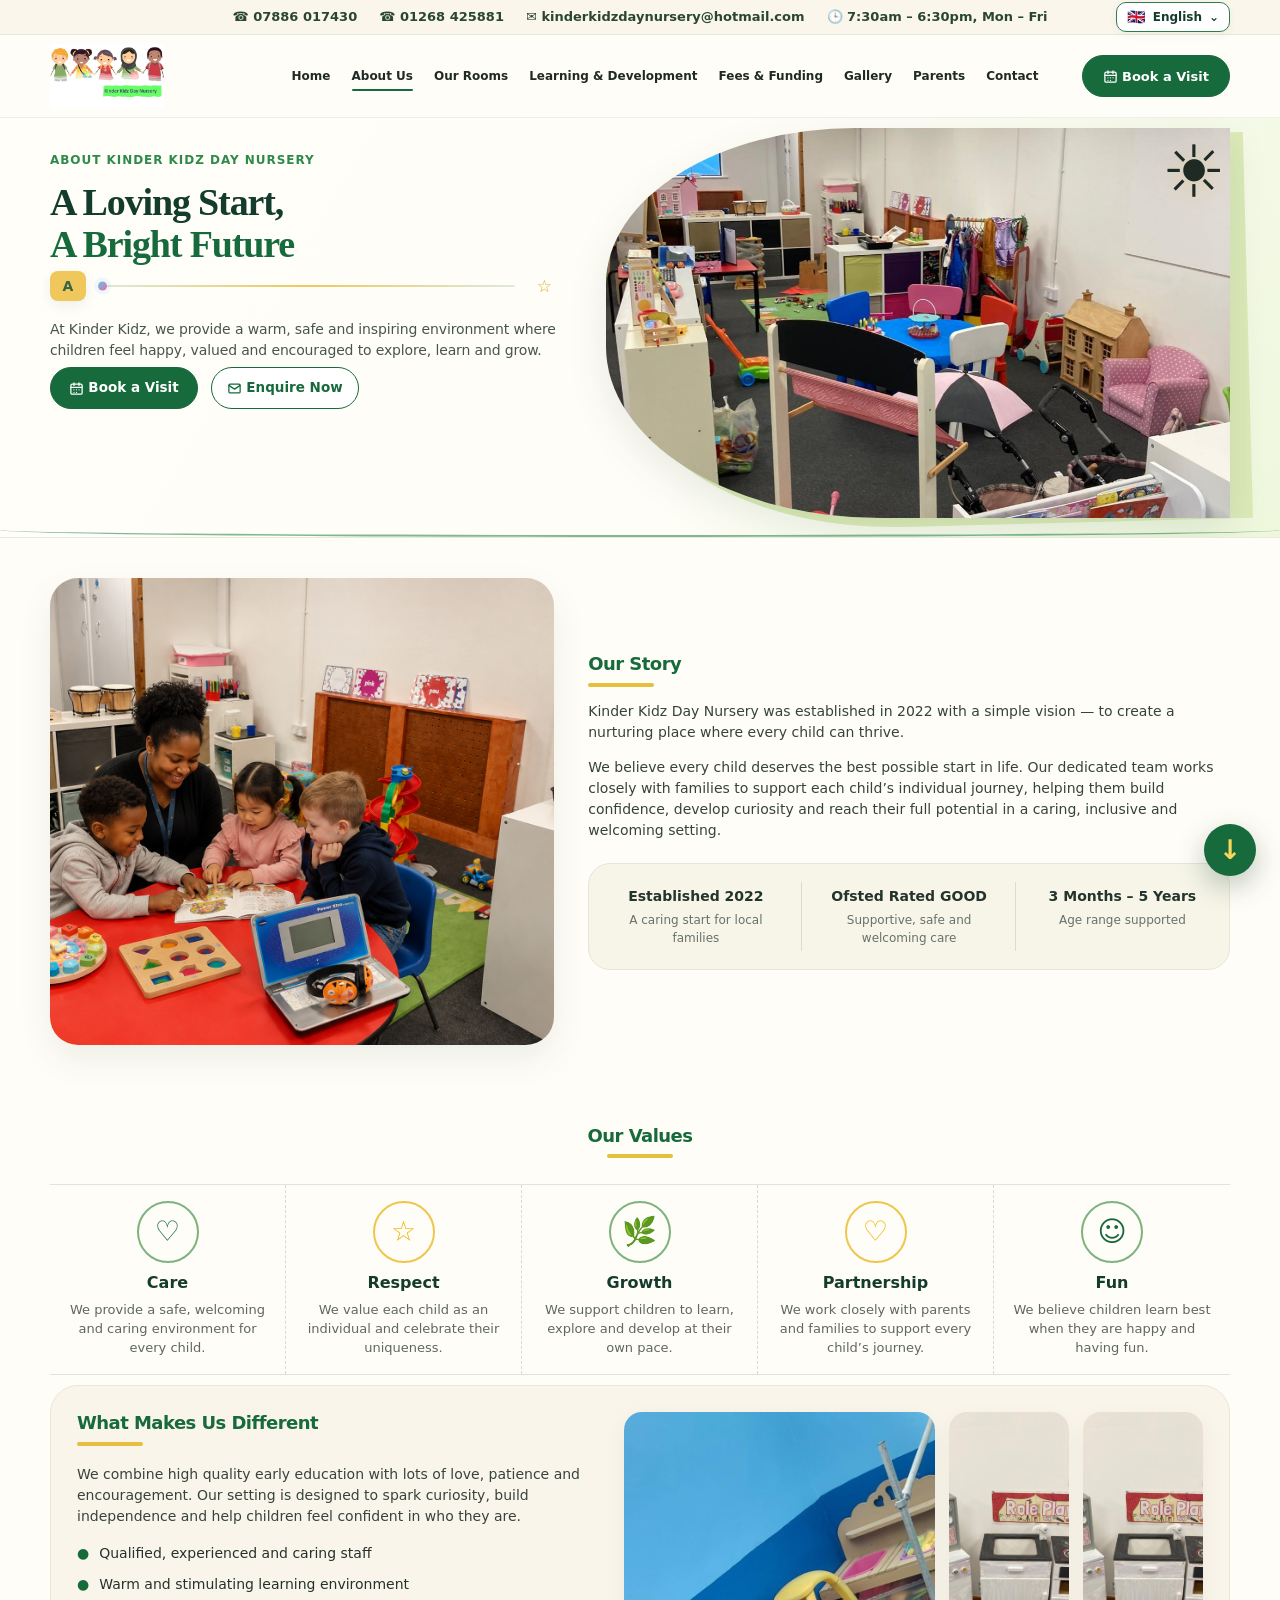
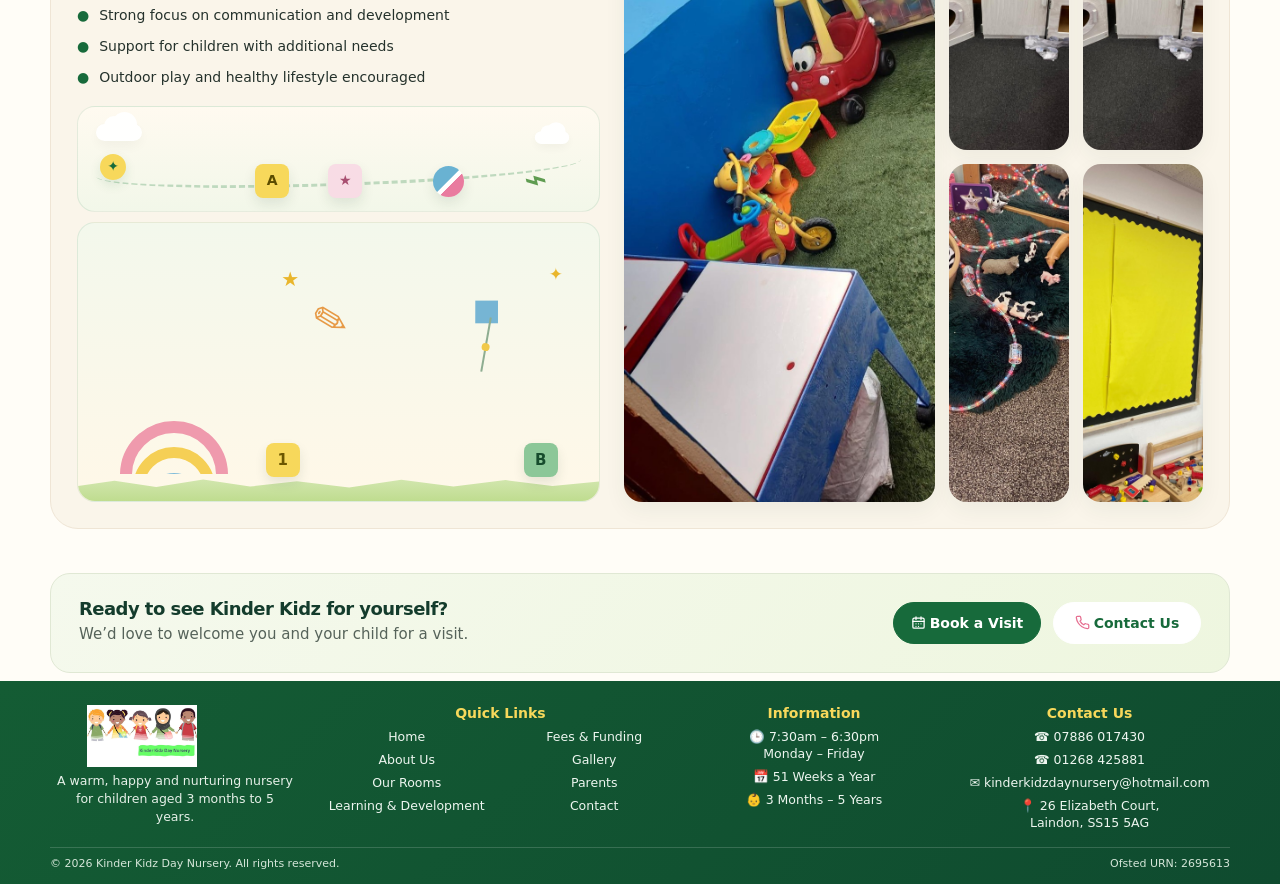
==== commit 818641f7: "Add files via upload" ====
--- a/about.html
+++ b/about.html
@@ -1315,28 +1315,38 @@
 }
 </style>
 
-<style id="about-desktop-home-rhythm-v80">
+<style id="about-desktop-exact-home-master-v81">
 /* ================================================================
-   ABOUT US DESKTOP v80 — HOME PAGE IS THE MASTER TEMPLATE
-   ------------------------------------------------
-   Rule:
-   • Every desktop title area always occupies THREE visual rows.
-   • 2 title rows = one simple animation in the missing third row.
+   ABOUT US — DESKTOP EXACT HOME MASTER v81
+   Home page measurements copied exactly:
+     eyebrow            17px
+     title slot        126px (3 × 42px)
+     paragraph          48px (2 × 24px)
+     buttons            42px
+     gaps               12px
+     top offset          34px
+     buttons           148px × 42px
+
+   IMPORTANT:
+   • 2 title rows = row 3 is ONE animation row.
    • 3 title rows = NO animation.
-   • Paragraph starts at the same height as Home.
-   • Book a Visit / Enquire starts at the same height as Home.
-   • Mobile/tablet is intentionally untouched.
+   • No animation creates extra height.
+   • Paragraph and buttons therefore stay at the same Y-position
+     as the Home page in every language.
+   • Mobile/tablet are untouched.
    ================================================================ */
 
 @media (min-width:981px){
 
-  /* EXACT HOME PAGE HERO-COPY RHYTHM */
+  /* Kill all earlier desktop grid positioning on About only. */
   html body.page-about .hero-copy{
     position:relative!important;
-    display:grid!important;
-    grid-template-rows:17px 126px 48px 42px!important;
-    row-gap:12px!important;
-    align-content:start!important;
+    display:block!important;
+    grid-template:none!important;
+    grid-template-rows:none!important;
+    grid-template-columns:none!important;
+    align-content:initial!important;
+    align-items:initial!important;
     align-self:start!important;
     width:100%!important;
     min-width:0!important;
@@ -1348,63 +1358,73 @@
     overflow:visible!important;
   }
 
-  html body.page-about .hero-copy>.eyebrow{
-    grid-row:1!important;
+  /* 1. Eyebrow: EXACT Home slot */
+  html body.page-about .hero-copy > .eyebrow{
     position:static!important;
-    align-self:start!important;
-    margin:0!important;
+    display:block!important;
+    width:auto!important;
+    height:17px!important;
+    min-height:17px!important;
+    max-height:17px!important;
+    margin:0 0 12px!important;
     padding:0!important;
+    font-size:12px!important;
     line-height:17px!important;
-  }
-
-  /* EXACT SAME TITLE SCALE / SLOT AS HOME */
+    overflow:visible!important;
+    transform:none!important;
+  }
+
+  /* 2. Title: fixed THREE-ROW Home slot */
   html body.page-about #kkHeroTitle{
-    grid-row:2!important;
     position:static!important;
-    align-self:start!important;
     display:block!important;
     width:560px!important;
     max-width:560px!important;
     height:126px!important;
     min-height:126px!important;
     max-height:126px!important;
-    margin:0!important;
+    margin:0 0 12px!important;
     padding:0!important;
-    overflow:visible!important;
     font-family:Georgia,"Times New Roman",serif!important;
     font-size:38px!important;
     line-height:42px!important;
     letter-spacing:-.03em!important;
+    overflow:visible!important;
+    transform:none!important;
   }
 
   html body.page-about #kkHeroTitle .kk-title-line{
     display:block!important;
+    position:static!important;
     width:100%!important;
     height:42px!important;
     min-height:42px!important;
+    max-height:42px!important;
     margin:0!important;
     padding:0!important;
-    white-space:nowrap!important;
     font-family:inherit!important;
     font-size:38px!important;
     line-height:42px!important;
     letter-spacing:inherit!important;
+    white-space:nowrap!important;
+    transform:none!important;
   }
 
   /*
-   * ONE SIMPLE ANIMATION ONLY.
-   * It sits exactly in the missing THIRD TITLE ROW.
-   * No stacked lines. No extra animation rows.
+   * ONE animation row only.
+   * It is placed INSIDE the empty third title row.
+   * It adds ZERO height and cannot push paragraph/buttons.
    */
   html body.page-about .about-hero-mini-animation{
     display:none!important;
     position:absolute!important;
     left:0!important;
-    top:147px!important; /* 34 + 17 + 12 + (2 × 42) */
+    top:147px!important;
     width:520px!important;
     max-width:520px!important;
     height:42px!important;
     min-height:42px!important;
+    max-height:42px!important;
     margin:0!important;
     padding:0!important;
     align-items:center!important;
@@ -1415,162 +1435,172 @@
     z-index:2!important;
   }
 
-  /* Show the third-row animation ONLY for the 2-line languages. */
+  /* EN / FR / PL are exactly two title rows -> animation is row 3. */
   html[data-kk-lang="en"] body.page-about .about-hero-mini-animation,
   html[data-kk-lang="fr"] body.page-about .about-hero-mini-animation,
   html[data-kk-lang="pl"] body.page-about .about-hero-mini-animation{
     display:flex!important;
   }
 
-  /* Spanish + Portuguese already use all 3 title rows: NO animation. */
+  /* ES / PT already fill all three title rows -> no animation. */
   html[data-kk-lang="es"] body.page-about .about-hero-mini-animation,
   html[data-kk-lang="pt"] body.page-about .about-hero-mini-animation{
     display:none!important;
   }
 
-  /* Remove the old multi-line animation decorations. */
   html body.page-about .about-hero-mini-animation::before,
   html body.page-about .about-hero-mini-animation::after{
     content:none!important;
     display:none!important;
   }
 
-  /* One horizontal line only. */
+  /* Exactly ONE simple line. */
   html body.page-about .about-hero-mini-animation .mini-track{
     position:absolute!important;
-    left:52px!important;
-    right:58px!important;
+    left:48px!important;
+    right:55px!important;
     top:50%!important;
-    bottom:auto!important;
     width:auto!important;
     height:2px!important;
     margin:0!important;
     padding:0!important;
     transform:translateY(-50%)!important;
     border-radius:999px!important;
-    overflow:visible!important;
     background:linear-gradient(
       90deg,
-      rgba(47,138,73,.12),
-      rgba(232,190,58,.85),
-      rgba(47,138,73,.15)
+      rgba(46,132,73,.16),
+      rgba(232,190,58,.82),
+      rgba(46,132,73,.16)
     )!important;
-  }
-
-  /* Yellow A badge at the beginning of the ONE animation row. */
+    overflow:visible!important;
+  }
+
+  /* Small A tile on the missing third row. */
   html body.page-about .about-hero-mini-animation .mini-track::before{
     content:"A"!important;
     position:absolute!important;
-    left:-52px!important;
+    left:-48px!important;
     top:50%!important;
-    width:38px!important;
-    height:32px!important;
+    width:36px!important;
+    height:30px!important;
     display:grid!important;
     place-items:center!important;
     transform:translateY(-50%)!important;
-    border-radius:9px!important;
-    background:#f1c85a!important;
+    border-radius:8px!important;
+    background:#efc75a!important;
     color:#376447!important;
     font-family:Inter,ui-sans-serif,system-ui,sans-serif!important;
-    font-size:15px!important;
+    font-size:14px!important;
     font-weight:900!important;
     line-height:1!important;
-    box-shadow:0 4px 10px rgba(70,90,60,.08)!important;
-  }
-
-  /* Moving dot on the same single line. */
+  }
+
+  /* One moving dot only. */
   html body.page-about .about-hero-mini-animation .mini-track::after{
     content:""!important;
     position:absolute!important;
+    top:50%!important;
     left:0!important;
-    top:50%!important;
-    width:10px!important;
-    height:10px!important;
+    width:9px!important;
+    height:9px!important;
     border-radius:50%!important;
-    background:linear-gradient(135deg,#62c5e8,#e86baa)!important;
+    background:linear-gradient(135deg,#60c7e8,#eb6aa9)!important;
     transform:translateY(-50%)!important;
-    animation:kkAboutSingleTravelV80 4.2s ease-in-out infinite alternate!important;
+    animation:kkAboutRow3TravelV81 4.2s ease-in-out infinite alternate!important;
   }
 
   html body.page-about .about-hero-mini-animation .mini-star{
     position:absolute!important;
-    right:22px!important;
+    right:18px!important;
     top:50%!important;
+    color:#dfaa27!important;
+    font-size:17px!important;
+    line-height:1!important;
     transform:translateY(-50%)!important;
-    color:#e2ad29!important;
-    font-size:18px!important;
-    line-height:1!important;
-    animation:kkAboutSingleStarV80 2.4s ease-in-out infinite!important;
-  }
-
-  /* Keep it simple: no second decorative icon. */
+    animation:kkAboutRow3StarV81 2.4s ease-in-out infinite!important;
+  }
+
   html body.page-about .about-hero-mini-animation .mini-leaf{
     display:none!important;
   }
 
-  /* The mobile-only animation stays mobile-only. */
+  /* Desktop must never show the separate mobile animation. */
   html body.page-about .mobile-hero-gap-animation{
     display:none!important;
   }
 
-  /* EXACT HOME PARAGRAPH SLOT */
-  html body.page-about .hero-copy>p{
-    grid-row:3!important;
+  /* 3. Message: EXACT Home two-row slot */
+  html body.page-about .hero-copy > p{
     position:static!important;
-    align-self:start!important;
     display:block!important;
     width:520px!important;
     max-width:520px!important;
     height:48px!important;
     min-height:48px!important;
     max-height:48px!important;
-    margin:0!important;
+    margin:0 0 12px!important;
     padding:0!important;
-    overflow:hidden!important;
     font-size:16px!important;
     line-height:24px!important;
     letter-spacing:0!important;
-  }
-
-  /* EXACT HOME BUTTON SLOT */
-  html body.page-about .hero-copy>.hero-actions{
-    grid-row:4!important;
+    overflow:hidden!important;
+    transform:none!important;
+  }
+
+  /* 4. Buttons: EXACT Home position AND size */
+  html body.page-about .hero-copy > .hero-actions{
     position:static!important;
-    align-self:start!important;
     display:flex!important;
+    grid-template:none!important;
     align-items:center!important;
+    justify-content:flex-start!important;
     flex-wrap:nowrap!important;
     gap:13px!important;
     width:auto!important;
     height:42px!important;
     min-height:42px!important;
+    max-height:42px!important;
     margin:0!important;
     padding:0!important;
-  }
-
-  html body.page-about .hero-copy>.hero-actions .btn{
+    transform:none!important;
+  }
+
+  html body.page-about .hero-copy > .hero-actions .btn{
+    position:static!important;
+    display:inline-flex!important;
+    align-items:center!important;
+    justify-content:center!important;
+    width:148px!important;
+    min-width:148px!important;
+    max-width:148px!important;
     height:42px!important;
     min-height:42px!important;
+    max-height:42px!important;
     margin:0!important;
+    padding:0 11px!important;
+    font-size:13.5px!important;
+    line-height:1!important;
     white-space:nowrap!important;
-  }
-}
-
-@keyframes kkAboutSingleTravelV80{
+    transform:none!important;
+  }
+
+  html body.page-about .hero-copy > .hero-actions .btn-icon{
+    flex:0 0 auto!important;
+    margin:0!important;
+  }
+}
+
+@keyframes kkAboutRow3TravelV81{
   from{left:0}
-  to{left:calc(100% - 10px)}
-}
-@keyframes kkAboutSingleStarV80{
-  0%,100%{transform:translateY(-50%) scale(1) rotate(0deg);opacity:.78}
-  50%{transform:translateY(-50%) scale(1.14) rotate(12deg);opacity:1}
-}
-
-/* HOME uses 36px / 40px rows on laptop-size desktop.
-   About follows the same exact rule. */
+  to{left:calc(100% - 9px)}
+}
+@keyframes kkAboutRow3StarV81{
+  0%,100%{transform:translateY(-50%) scale(1) rotate(0deg);opacity:.76}
+  50%{transform:translateY(-50%) scale(1.12) rotate(10deg);opacity:1}
+}
+
+/* Same exact compact Home values at laptop widths. */
 @media (min-width:981px) and (max-width:1199px){
-  html body.page-about .hero-copy{
-    grid-template-rows:17px 120px 48px 42px!important;
-  }
 
   html body.page-about #kkHeroTitle{
     height:120px!important;
@@ -1583,14 +1613,16 @@
   html body.page-about #kkHeroTitle .kk-title-line{
     height:40px!important;
     min-height:40px!important;
+    max-height:40px!important;
     font-size:36px!important;
     line-height:40px!important;
   }
 
   html body.page-about .about-hero-mini-animation{
-    top:143px!important; /* 34 + 17 + 12 + (2 × 40) */
+    top:143px!important;
     height:40px!important;
     min-height:40px!important;
+    max-height:40px!important;
   }
 }
 </style>
@@ -1852,14 +1884,14 @@
 </script>
 <script src="js/language.js"></script>
 
-<script id="about-desktop-three-row-master-v80">
+<script id="about-desktop-line-breaks-only-v81">
 (function(){
   "use strict";
 
   const desktop = window.matchMedia("(min-width:981px)");
-  let internal = false;
-
-  const titles = {
+  let writing = false;
+
+  const titleRows = {
     en: [
       ["A Loving Start,", false],
       ["A Bright Future", true]
@@ -1884,18 +1916,19 @@
     ]
   };
 
-  function currentLang(){
-    const l = document.documentElement.dataset.kkLang || "en";
-    return /^(en|fr|es|pt|pl)$/.test(l) ? l : "en";
-  }
-
-  function setExactTitle(){
+  function lang(){
+    const value = document.documentElement.dataset.kkLang || "en";
+    return /^(en|fr|es|pt|pl)$/.test(value) ? value : "en";
+  }
+
+  function enforceTitle(){
     if(!desktop.matches) return;
-    const h = document.getElementById("kkHeroTitle");
-    if(!h) return;
-
-    const rows = titles[currentLang()] || titles.en;
-    const wanted = rows.map(function(row){
+
+    const h1 = document.getElementById("kkHeroTitle");
+    if(!h1) return;
+
+    const rows = titleRows[lang()] || titleRows.en;
+    const markup = rows.map(function(row){
       return '<span class="kk-title-line' +
         (row[1] ? ' kk-title-green' : '') +
         '"' +
@@ -1903,33 +1936,24 @@
         '>' + row[0] + '</span>';
     }).join("");
 
-    if(h.innerHTML !== wanted){
-      internal = true;
-      h.innerHTML = wanted;
-      internal = false;
+    if(h1.innerHTML !== markup){
+      writing = true;
+      h1.innerHTML = markup;
+      writing = false;
     }
   }
 
-  /*
-   * The HOME template gives body copy exactly two 24px rows.
-   * Translation length varies, so fit ONLY the paragraph text until
-   * the whole message fits those same two rows. Its position and the
-   * button position never change.
-   */
-  function fitParagraphToTwoRows(){
+  function fitMessage(){
     if(!desktop.matches) return;
 
     const p = document.querySelector("body.page-about .hero-copy > p");
     if(!p) return;
-
-    p.style.removeProperty("font-size");
-    p.style.removeProperty("letter-spacing");
 
     let size = 16;
     p.style.setProperty("font-size", size + "px", "important");
     p.style.setProperty("letter-spacing", "0", "important");
 
-    while(p.scrollHeight > 49 && size > 12.75){
+    while(p.scrollHeight > 49 && size > 12.5){
       size -= 0.25;
       p.style.setProperty("font-size", size + "px", "important");
       if(size <= 14){
@@ -1938,47 +1962,30 @@
     }
   }
 
-  function cleanOldDesktopInlineLocks(){
-    if(!desktop.matches) return;
-    const copy = document.querySelector("body.page-about .hero-copy");
-    if(!copy) return;
-
-    [
-      copy,
-      copy.querySelector(":scope > .eyebrow"),
-      document.getElementById("kkHeroTitle"),
-      copy.querySelector(":scope > .about-hero-mini-animation"),
-      copy.querySelector(":scope > .hero-actions")
-    ].filter(Boolean).forEach(function(el){
-      el.removeAttribute("data-kk-hero-lock");
-      /* language.js may add inline geometry; final v80 CSS owns desktop geometry */
-      if(el !== document.querySelector("body.page-about .hero-copy > p")){
-        el.removeAttribute("style");
-      }
-    });
-  }
-
   function apply(){
-    if(!desktop.matches || internal) return;
-    cleanOldDesktopInlineLocks();
-    setExactTitle();
-    requestAnimationFrame(fitParagraphToTwoRows);
+    if(!desktop.matches || writing) return;
+    enforceTitle();
+    requestAnimationFrame(fitMessage);
   }
 
   function settle(){
-    [0,30,120,350,750].forEach(function(ms){
-      setTimeout(apply, ms);
+    [0,40,120,300,700].forEach(function(ms){
+      setTimeout(apply,ms);
     });
   }
 
   document.addEventListener("kk:languagechange", settle);
   window.addEventListener("resize", settle, {passive:true});
 
-  const title = document.getElementById("kkHeroTitle");
-  if(title){
+  const h1 = document.getElementById("kkHeroTitle");
+  if(h1){
     new MutationObserver(function(){
-      if(!internal) setTimeout(apply,0);
-    }).observe(title,{childList:true,subtree:true,characterData:true,attributes:true});
+      if(!writing) setTimeout(apply,0);
+    }).observe(h1,{
+      childList:true,
+      subtree:true,
+      characterData:true
+    });
   }
 
   settle();
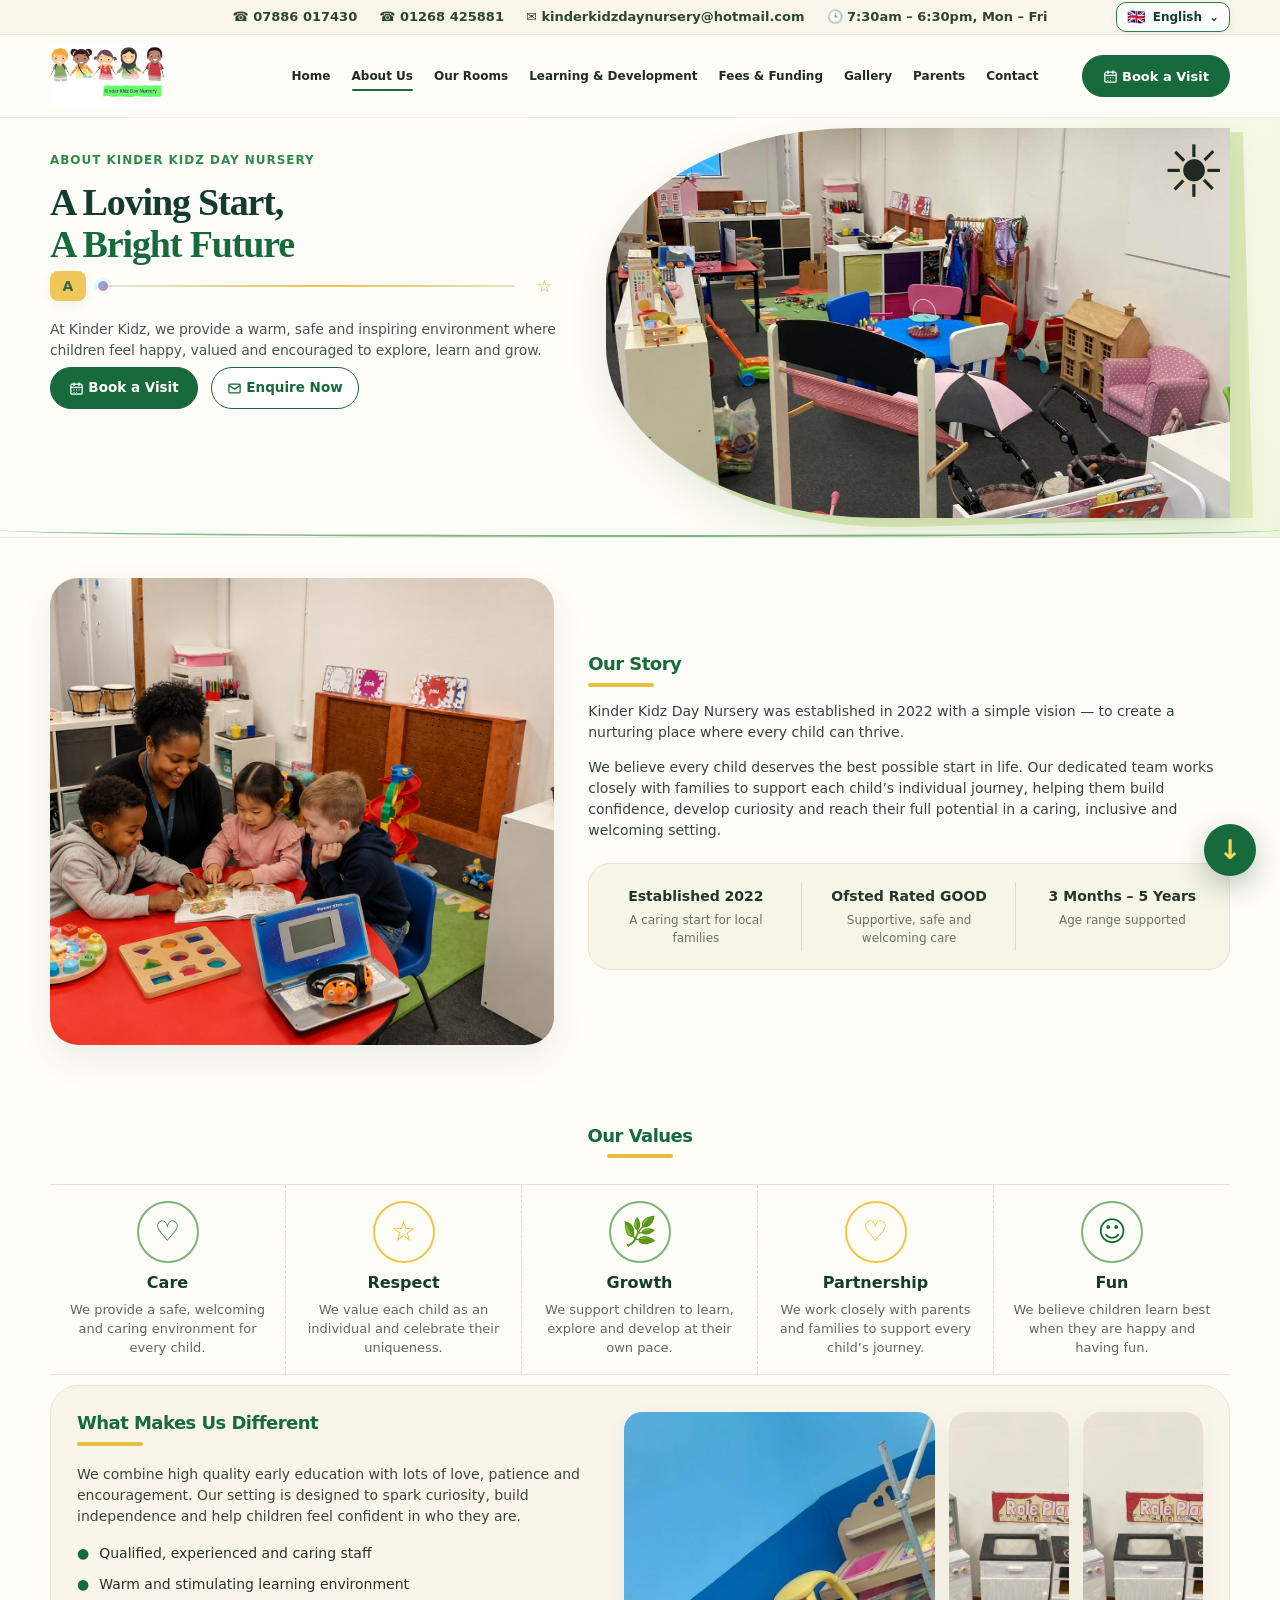
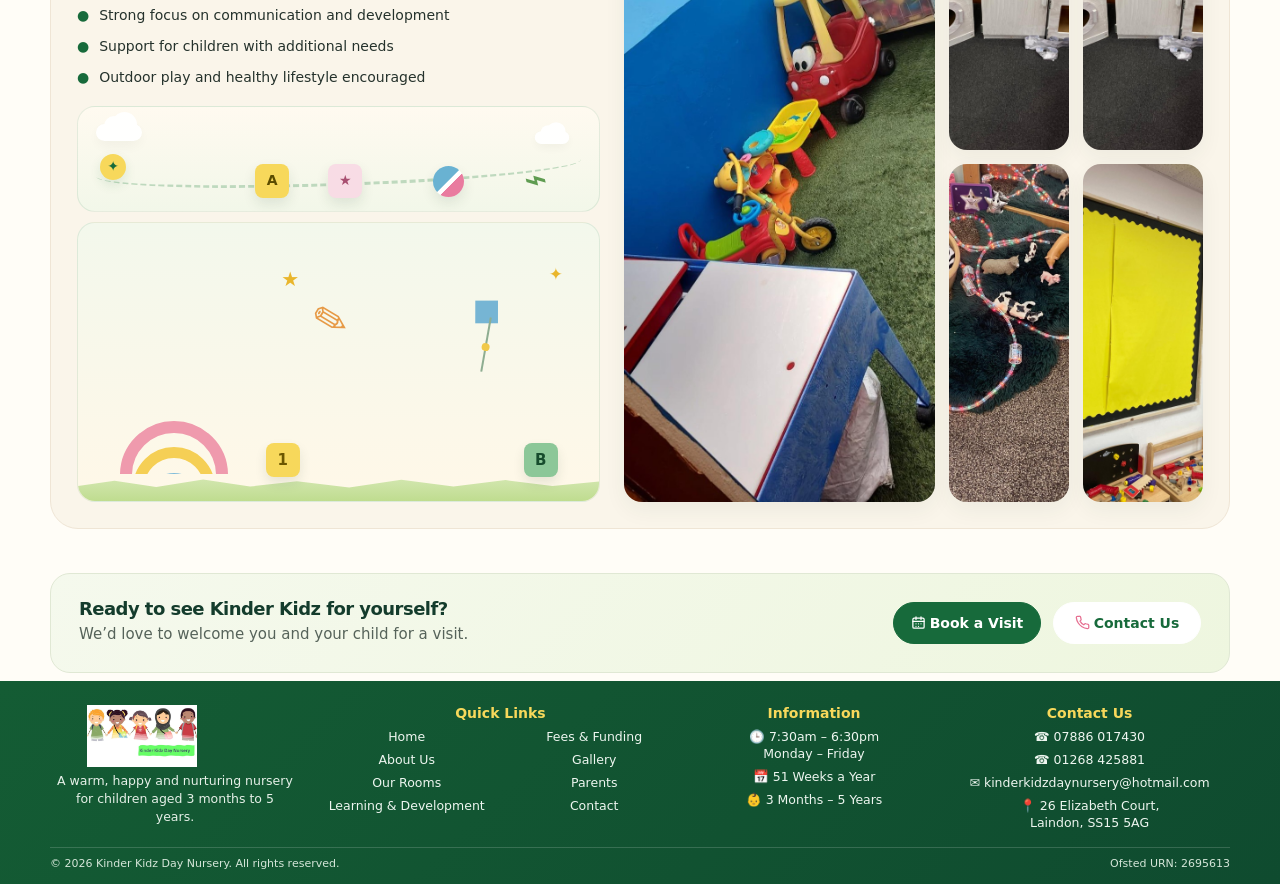
==== commit 82e173aa: "Add files via upload" ====
--- a/about.html
+++ b/about.html
@@ -1469,9 +1469,13 @@
     background:linear-gradient(
       90deg,
       rgba(46,132,73,.16),
-      rgba(232,190,58,.82),
+      rgba(232,190,58,.90),
+      rgba(46,132,73,.16),
+      rgba(232,190,58,.72),
       rgba(46,132,73,.16)
     )!important;
+    background-size:220% 100%!important;
+    animation:kkAboutRow3ShimmerV82 4.4s linear infinite!important;
     overflow:visible!important;
   }
 
@@ -1501,12 +1505,14 @@
     position:absolute!important;
     top:50%!important;
     left:0!important;
-    width:9px!important;
-    height:9px!important;
+    width:10px!important;
+    height:10px!important;
     border-radius:50%!important;
     background:linear-gradient(135deg,#60c7e8,#eb6aa9)!important;
-    transform:translateY(-50%)!important;
-    animation:kkAboutRow3TravelV81 4.2s ease-in-out infinite alternate!important;
+    transform:translate3d(0,-50%,0)!important;
+    box-shadow:0 0 0 4px rgba(96,199,232,.10)!important;
+    will-change:transform!important;
+    animation:kkAboutRow3TravelV82 3.6s ease-in-out infinite alternate!important;
   }
 
   html body.page-about .about-hero-mini-animation .mini-star{
@@ -1538,7 +1544,7 @@
     height:48px!important;
     min-height:48px!important;
     max-height:48px!important;
-    margin:0 0 12px!important;
+    margin:0 0 20px!important;
     padding:0!important;
     font-size:16px!important;
     line-height:24px!important;
@@ -1590,9 +1596,14 @@
   }
 }
 
-@keyframes kkAboutRow3TravelV81{
-  from{left:0}
-  to{left:calc(100% - 9px)}
+@keyframes kkAboutRow3TravelV82{
+  0%{transform:translate3d(0,-50%,0) scale(1)}
+  48%{transform:translate3d(196px,-8px,0) scale(1.08)}
+  100%{transform:translate3d(392px,-50%,0) scale(1)}
+}
+@keyframes kkAboutRow3ShimmerV82{
+  from{background-position:0% 50%}
+  to{background-position:220% 50%}
 }
 @keyframes kkAboutRow3StarV81{
   0%,100%{transform:translateY(-50%) scale(1) rotate(0deg);opacity:.76}
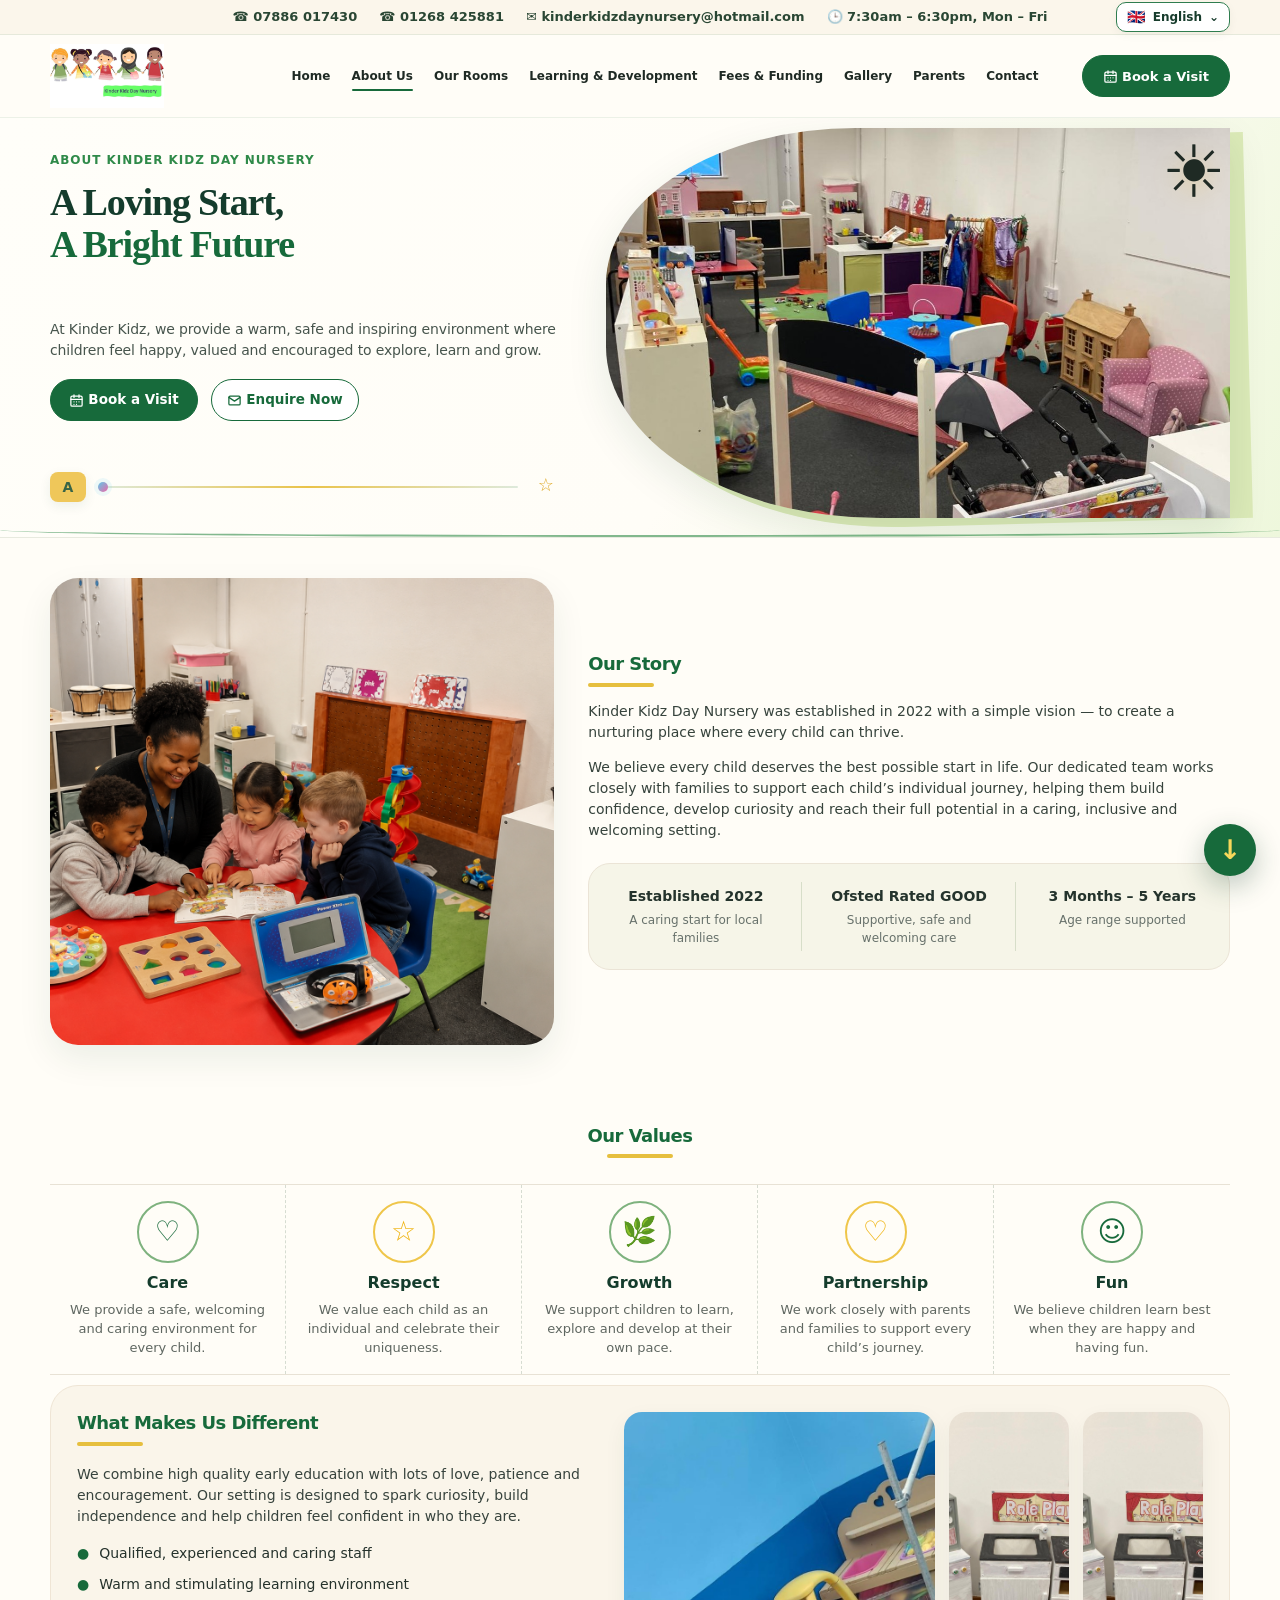
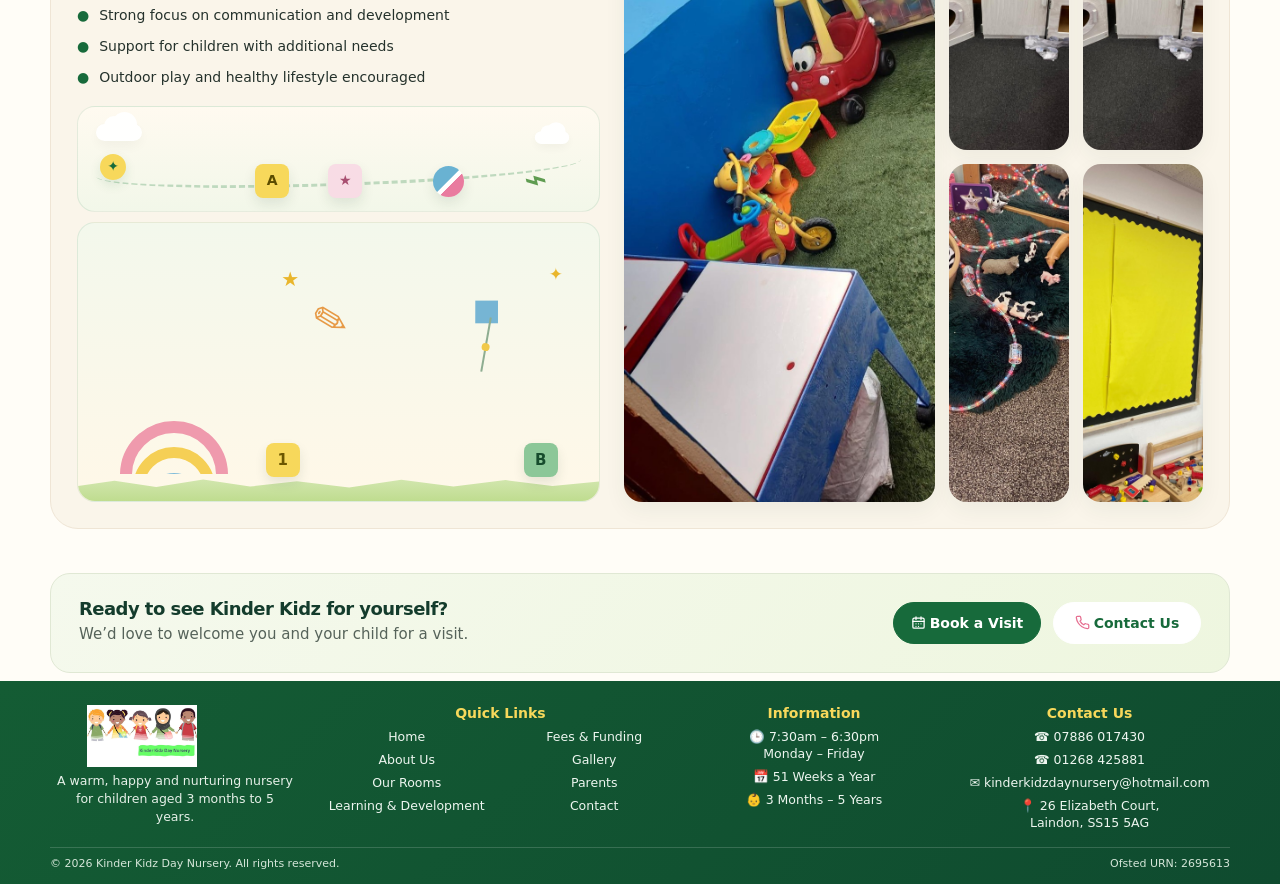
==== commit 8df1c939: "Add files via upload" ====
--- a/about.html
+++ b/about.html
@@ -1315,58 +1315,42 @@
 }
 </style>
 
-<style id="about-desktop-exact-home-master-v81">
-/* ================================================================
-   ABOUT US — DESKTOP EXACT HOME MASTER v81
-   Home page measurements copied exactly:
-     eyebrow            17px
-     title slot        126px (3 × 42px)
-     paragraph          48px (2 × 24px)
-     buttons            42px
-     gaps               12px
-     top offset          34px
-     buttons           148px × 42px
-
-   IMPORTANT:
-   • 2 title rows = row 3 is ONE animation row.
-   • 3 title rows = NO animation.
-   • No animation creates extra height.
-   • Paragraph and buttons therefore stay at the same Y-position
-     as the Home page in every language.
-   • Mobile/tablet are untouched.
-   ================================================================ */
-
+
+
+<style id="about-desktop-clean-home-grid-v83">
+/* ABOUT US DESKTOP v83 — one authoritative Home-matched hero layout.
+   The geometry is copied from the approved Home page.
+   Mobile/tablet remain controlled by the existing mobile rules. */
 @media (min-width:981px){
-
-  /* Kill all earlier desktop grid positioning on About only. */
+  /* Exact Home geometry: 17px eyebrow + 126px title slot + 48px message + 42px buttons,
+     with the SAME 12px gap between every row. */
   html body.page-about .hero-copy{
     position:relative!important;
-    display:block!important;
-    grid-template:none!important;
-    grid-template-rows:none!important;
-    grid-template-columns:none!important;
-    align-content:initial!important;
-    align-items:initial!important;
+    display:grid!important;
+    grid-template-columns:520px!important;
+    grid-template-rows:17px 126px 48px 42px!important;
+    row-gap:12px!important;
+    align-content:start!important;
+    align-items:start!important;
     align-self:start!important;
     width:100%!important;
     min-width:0!important;
     min-height:0!important;
     height:auto!important;
-    max-height:none!important;
     padding:34px 0 0!important;
     margin:0!important;
     overflow:visible!important;
   }
 
-  /* 1. Eyebrow: EXACT Home slot */
-  html body.page-about .hero-copy > .eyebrow{
+  html body.page-about .hero-copy>.eyebrow{
+    grid-column:1!important;
+    grid-row:1!important;
     position:static!important;
-    display:block!important;
     width:auto!important;
     height:17px!important;
     min-height:17px!important;
     max-height:17px!important;
-    margin:0 0 12px!important;
+    margin:0!important;
     padding:0!important;
     font-size:12px!important;
     line-height:17px!important;
@@ -1374,16 +1358,18 @@
     transform:none!important;
   }
 
-  /* 2. Title: fixed THREE-ROW Home slot */
   html body.page-about #kkHeroTitle{
+    grid-column:1!important;
+    grid-row:2!important;
     position:static!important;
     display:block!important;
+    align-self:start!important;
     width:560px!important;
     max-width:560px!important;
     height:126px!important;
     min-height:126px!important;
     max-height:126px!important;
-    margin:0 0 12px!important;
+    margin:0!important;
     padding:0!important;
     font-family:Georgia,"Times New Roman",serif!important;
     font-size:38px!important;
@@ -1392,104 +1378,75 @@
     overflow:visible!important;
     transform:none!important;
   }
-
   html body.page-about #kkHeroTitle .kk-title-line{
     display:block!important;
-    position:static!important;
     width:100%!important;
     height:42px!important;
     min-height:42px!important;
     max-height:42px!important;
     margin:0!important;
     padding:0!important;
-    font-family:inherit!important;
-    font-size:38px!important;
+    font:inherit!important;
     line-height:42px!important;
     letter-spacing:inherit!important;
     white-space:nowrap!important;
     transform:none!important;
   }
 
-  /*
-   * ONE animation row only.
-   * It is placed INSIDE the empty third title row.
-   * It adds ZERO height and cannot push paragraph/buttons.
-   */
+  /* The animation occupies ONLY the otherwise-empty third title row.
+     It is absolutely positioned, so it cannot shift the message/buttons. */
   html body.page-about .about-hero-mini-animation{
     display:none!important;
     position:absolute!important;
     left:0!important;
-    top:147px!important;
+    top:147px!important; /* 34 top + 17 eyebrow + 12 gap + two 42px title rows */
     width:520px!important;
-    max-width:520px!important;
     height:42px!important;
-    min-height:42px!important;
-    max-height:42px!important;
     margin:0!important;
     padding:0!important;
-    align-items:center!important;
     pointer-events:none!important;
     overflow:visible!important;
+    opacity:1!important;
+    z-index:4!important;
     transform:none!important;
-    opacity:1!important;
-    z-index:2!important;
-  }
-
-  /* EN / FR / PL are exactly two title rows -> animation is row 3. */
+  }
   html[data-kk-lang="en"] body.page-about .about-hero-mini-animation,
   html[data-kk-lang="fr"] body.page-about .about-hero-mini-animation,
   html[data-kk-lang="pl"] body.page-about .about-hero-mini-animation{
-    display:flex!important;
-  }
-
-  /* ES / PT already fill all three title rows -> no animation. */
+    display:block!important;
+  }
   html[data-kk-lang="es"] body.page-about .about-hero-mini-animation,
   html[data-kk-lang="pt"] body.page-about .about-hero-mini-animation{
     display:none!important;
   }
-
   html body.page-about .about-hero-mini-animation::before,
   html body.page-about .about-hero-mini-animation::after{
     content:none!important;
     display:none!important;
   }
-
-  /* Exactly ONE simple line. */
   html body.page-about .about-hero-mini-animation .mini-track{
     position:absolute!important;
     left:48px!important;
-    right:55px!important;
-    top:50%!important;
+    right:52px!important;
+    top:20px!important;
     width:auto!important;
     height:2px!important;
     margin:0!important;
     padding:0!important;
-    transform:translateY(-50%)!important;
     border-radius:999px!important;
-    background:linear-gradient(
-      90deg,
-      rgba(46,132,73,.16),
-      rgba(232,190,58,.90),
-      rgba(46,132,73,.16),
-      rgba(232,190,58,.72),
-      rgba(46,132,73,.16)
-    )!important;
-    background-size:220% 100%!important;
-    animation:kkAboutRow3ShimmerV82 4.4s linear infinite!important;
+    background:linear-gradient(90deg,rgba(46,132,73,.16),rgba(232,190,58,.92),rgba(46,132,73,.16))!important;
     overflow:visible!important;
-  }
-
-  /* Small A tile on the missing third row. */
+    transform:none!important;
+  }
   html body.page-about .about-hero-mini-animation .mini-track::before{
     content:"A"!important;
     position:absolute!important;
     left:-48px!important;
-    top:50%!important;
+    top:-14px!important;
     width:36px!important;
     height:30px!important;
     display:grid!important;
     place-items:center!important;
-    transform:translateY(-50%)!important;
     border-radius:8px!important;
     background:#efc75a!important;
     color:#376447!important;
@@ -1498,53 +1455,43 @@
     font-weight:900!important;
     line-height:1!important;
   }
-
-  /* One moving dot only. */
   html body.page-about .about-hero-mini-animation .mini-track::after{
     content:""!important;
     position:absolute!important;
-    top:50%!important;
+    top:-4px!important;
     left:0!important;
     width:10px!important;
     height:10px!important;
     border-radius:50%!important;
     background:linear-gradient(135deg,#60c7e8,#eb6aa9)!important;
-    transform:translate3d(0,-50%,0)!important;
-    box-shadow:0 0 0 4px rgba(96,199,232,.10)!important;
-    will-change:transform!important;
-    animation:kkAboutRow3TravelV82 3.6s ease-in-out infinite alternate!important;
-  }
-
+    box-shadow:0 0 0 4px rgba(96,199,232,.11)!important;
+    animation:kkAboutDotMoveV83 2.6s ease-in-out infinite alternate!important;
+  }
   html body.page-about .about-hero-mini-animation .mini-star{
     position:absolute!important;
-    right:18px!important;
-    top:50%!important;
+    right:16px!important;
+    top:10px!important;
     color:#dfaa27!important;
-    font-size:17px!important;
+    font-size:18px!important;
     line-height:1!important;
-    transform:translateY(-50%)!important;
-    animation:kkAboutRow3StarV81 2.4s ease-in-out infinite!important;
-  }
-
-  html body.page-about .about-hero-mini-animation .mini-leaf{
-    display:none!important;
-  }
-
-  /* Desktop must never show the separate mobile animation. */
-  html body.page-about .mobile-hero-gap-animation{
-    display:none!important;
-  }
-
-  /* 3. Message: EXACT Home two-row slot */
-  html body.page-about .hero-copy > p{
+    animation:kkAboutStarMoveV83 1.8s ease-in-out infinite!important;
+  }
+  html body.page-about .about-hero-mini-animation .mini-leaf{display:none!important;}
+  html body.page-about .mobile-hero-gap-animation{display:none!important;}
+
+  /* Exact Home message row and exact Home 12px grid gap before buttons. */
+  html body.page-about .hero-copy>p{
+    grid-column:1!important;
+    grid-row:3!important;
     position:static!important;
     display:block!important;
+    align-self:start!important;
     width:520px!important;
     max-width:520px!important;
     height:48px!important;
     min-height:48px!important;
     max-height:48px!important;
-    margin:0 0 20px!important;
+    margin:0!important;
     padding:0!important;
     font-size:16px!important;
     line-height:24px!important;
@@ -1553,11 +1500,12 @@
     transform:none!important;
   }
 
-  /* 4. Buttons: EXACT Home position AND size */
-  html body.page-about .hero-copy > .hero-actions{
+  html body.page-about .hero-copy>.hero-actions{
+    grid-column:1!important;
+    grid-row:4!important;
     position:static!important;
     display:flex!important;
-    grid-template:none!important;
+    align-self:start!important;
     align-items:center!important;
     justify-content:flex-start!important;
     flex-wrap:nowrap!important;
@@ -1570,8 +1518,7 @@
     padding:0!important;
     transform:none!important;
   }
-
-  html body.page-about .hero-copy > .hero-actions .btn{
+  html body.page-about .hero-copy>.hero-actions .btn{
     position:static!important;
     display:inline-flex!important;
     align-items:center!important;
@@ -1589,30 +1536,21 @@
     white-space:nowrap!important;
     transform:none!important;
   }
-
-  html body.page-about .hero-copy > .hero-actions .btn-icon{
-    flex:0 0 auto!important;
-    margin:0!important;
-  }
-}
-
-@keyframes kkAboutRow3TravelV82{
-  0%{transform:translate3d(0,-50%,0) scale(1)}
-  48%{transform:translate3d(196px,-8px,0) scale(1.08)}
-  100%{transform:translate3d(392px,-50%,0) scale(1)}
-}
-@keyframes kkAboutRow3ShimmerV82{
-  from{background-position:0% 50%}
-  to{background-position:220% 50%}
-}
-@keyframes kkAboutRow3StarV81{
-  0%,100%{transform:translateY(-50%) scale(1) rotate(0deg);opacity:.76}
-  50%{transform:translateY(-50%) scale(1.12) rotate(10deg);opacity:1}
-}
-
-/* Same exact compact Home values at laptop widths. */
+}
+
+@keyframes kkAboutDotMoveV83{
+  from{left:0}
+  to{left:calc(100% - 10px)}
+}
+@keyframes kkAboutStarMoveV83{
+  0%,100%{transform:translateY(0) scale(1) rotate(0deg);opacity:.72}
+  50%{transform:translateY(-5px) scale(1.14) rotate(12deg);opacity:1}
+}
+
 @media (min-width:981px) and (max-width:1199px){
-
+  html body.page-about .hero-copy{
+    grid-template-rows:17px 120px 48px 42px!important;
+  }
   html body.page-about #kkHeroTitle{
     height:120px!important;
     min-height:120px!important;
@@ -1620,7 +1558,6 @@
     font-size:36px!important;
     line-height:40px!important;
   }
-
   html body.page-about #kkHeroTitle .kk-title-line{
     height:40px!important;
     min-height:40px!important;
@@ -1628,17 +1565,15 @@
     font-size:36px!important;
     line-height:40px!important;
   }
-
   html body.page-about .about-hero-mini-animation{
-    top:143px!important;
+    top:143px!important; /* 34 + 17 + 12 + 80 */
     height:40px!important;
-    min-height:40px!important;
-    max-height:40px!important;
   }
 }
 </style>
 
 </head>
+<!-- Kinder Kidz About desktop clean Home grid v83 -->
 <body class="page-about notranslate" translate="no">
 <div class="topbar">
 <div class="container">
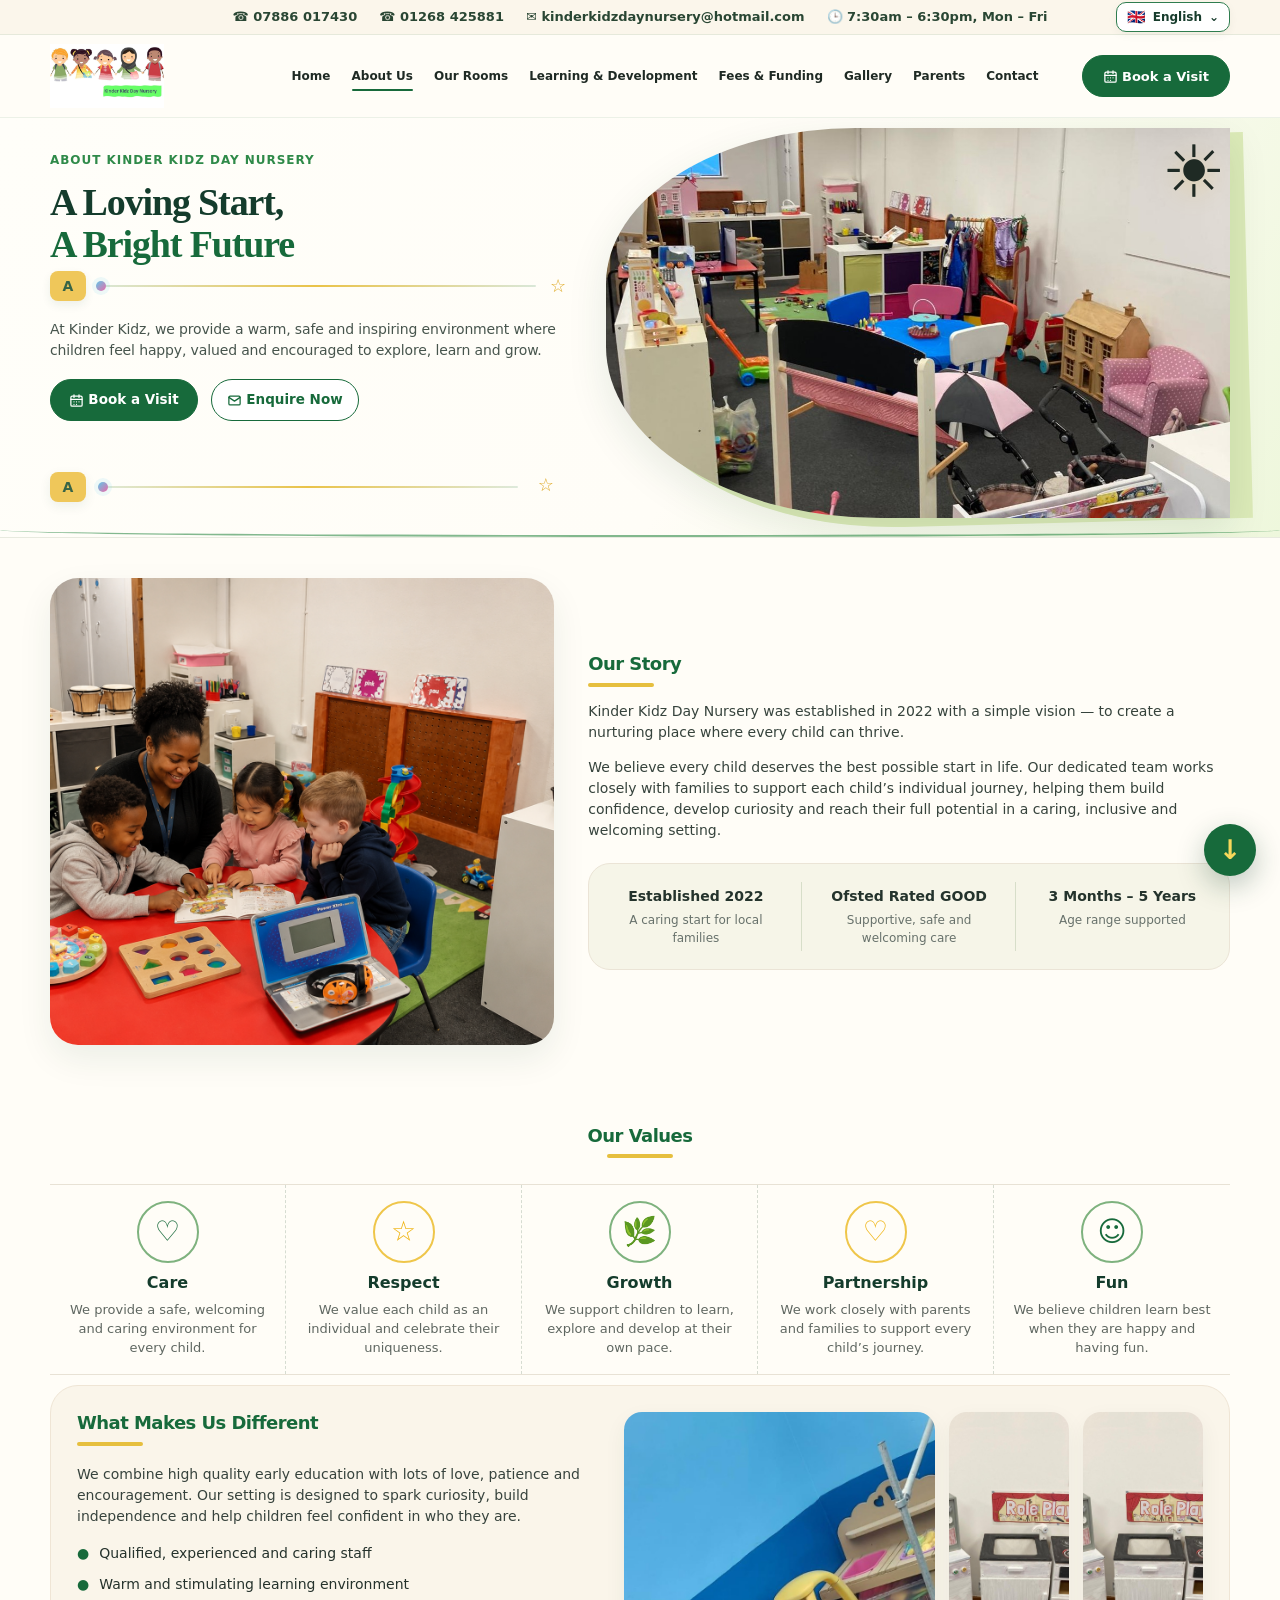
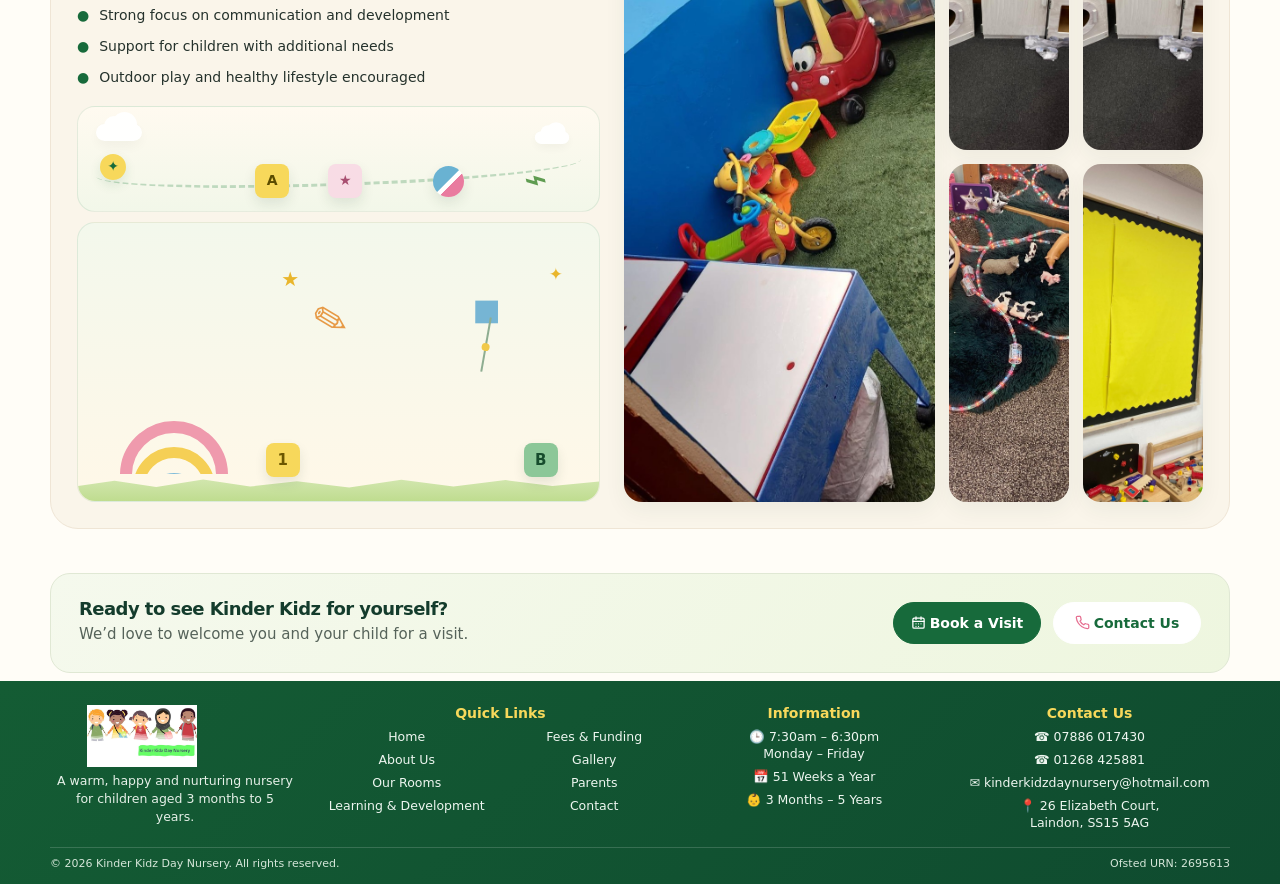
==== commit 7e971cf4: "Add files via upload" ====
--- a/about.html
+++ b/about.html
@@ -1572,8 +1572,144 @@
 }
 </style>
 
+
+<style id="about-desktop-third-row-animation-v84">
+/* v84 — DESKTOP ONLY.
+   The animation is now physically INSIDE the fixed 3rd title row for EN/FR/PL.
+   It therefore cannot fall below the paragraph/buttons and cannot move their positions. */
+@media (min-width:981px){
+  /* Disable the old separate desktop animation box completely. */
+  html body.page-about .about-hero-mini-animation{display:none!important;}
+
+  /* Same title slot as Home: three equal rows. */
+  html body.page-about #kkHeroTitle{
+    display:block!important;
+    height:126px!important;
+    min-height:126px!important;
+    max-height:126px!important;
+    overflow:visible!important;
+  }
+  html body.page-about #kkHeroTitle .kk-title-line,
+  html body.page-about #kkHeroTitle .kk-title-animation-line{
+    display:block!important;
+    width:520px!important;
+    height:42px!important;
+    min-height:42px!important;
+    max-height:42px!important;
+    margin:0!important;
+    padding:0!important;
+    line-height:42px!important;
+  }
+
+  /* This is the missing third title row on English/French/Polish. */
+  html body.page-about #kkHeroTitle .kk-title-animation-line{
+    position:relative!important;
+    font-family:Inter,ui-sans-serif,system-ui,-apple-system,BlinkMacSystemFont,"Segoe UI",sans-serif!important;
+    font-size:14px!important;
+    letter-spacing:0!important;
+    overflow:visible!important;
+  }
+  html body.page-about .kk-inline-anim{
+    position:absolute!important;
+    inset:0!important;
+    display:flex!important;
+    align-items:center!important;
+    width:520px!important;
+    height:42px!important;
+    gap:10px!important;
+    overflow:visible!important;
+    pointer-events:none!important;
+  }
+  html body.page-about .kk-inline-a{
+    flex:0 0 36px!important;
+    width:36px!important;
+    height:30px!important;
+    display:grid!important;
+    place-items:center!important;
+    border-radius:8px!important;
+    background:#efc75a!important;
+    color:#376447!important;
+    font-size:14px!important;
+    font-weight:900!important;
+    line-height:1!important;
+    box-shadow:0 4px 10px rgba(30,80,45,.08)!important;
+  }
+  html body.page-about .kk-inline-track{
+    position:relative!important;
+    flex:1 1 auto!important;
+    height:2px!important;
+    border-radius:999px!important;
+    background:linear-gradient(90deg,rgba(46,132,73,.18),rgba(232,190,58,.92),rgba(46,132,73,.18))!important;
+    overflow:visible!important;
+  }
+  html body.page-about .kk-inline-dot{
+    position:absolute!important;
+    left:0!important;
+    top:-4px!important;
+    width:10px!important;
+    height:10px!important;
+    border-radius:50%!important;
+    background:linear-gradient(135deg,#60c7e8,#eb6aa9)!important;
+    box-shadow:0 0 0 4px rgba(96,199,232,.11)!important;
+    animation:kkAboutInlineDotV84 2.35s ease-in-out infinite alternate!important;
+    animation-play-state:running!important;
+    will-change:left!important;
+  }
+  html body.page-about .kk-inline-star{
+    flex:0 0 24px!important;
+    width:24px!important;
+    text-align:center!important;
+    color:#dfaa27!important;
+    font-size:18px!important;
+    line-height:1!important;
+    animation:kkAboutInlineStarV84 1.8s ease-in-out infinite!important;
+    animation-play-state:running!important;
+  }
+
+  /* Paragraph and buttons retain the exact Home grid rows. */
+  html body.page-about .hero-copy>p{
+    grid-row:3!important;
+    margin:0!important;
+  }
+  html body.page-about .hero-copy>.hero-actions{
+    grid-row:4!important;
+    margin:0!important;
+  }
+}
+
+@media (min-width:981px) and (max-width:1199px){
+  html body.page-about #kkHeroTitle{
+    height:120px!important;
+    min-height:120px!important;
+    max-height:120px!important;
+  }
+  html body.page-about #kkHeroTitle .kk-title-line,
+  html body.page-about #kkHeroTitle .kk-title-animation-line{
+    height:40px!important;
+    min-height:40px!important;
+    max-height:40px!important;
+    line-height:40px!important;
+  }
+  html body.page-about .kk-inline-anim{height:40px!important;}
+}
+
+@media (max-width:980px){
+  /* v84 is desktop-only; never alter the approved mobile layout. */
+  html body.page-about #kkHeroTitle .kk-title-animation-line{display:none!important;}
+}
+
+@keyframes kkAboutInlineDotV84{
+  from{left:0}
+  to{left:calc(100% - 10px)}
+}
+@keyframes kkAboutInlineStarV84{
+  0%,100%{transform:translateY(0) scale(1) rotate(0deg);opacity:.72}
+  50%{transform:translateY(-4px) scale(1.14) rotate(12deg);opacity:1}
+}
+</style>
+
 </head>
-<!-- Kinder Kidz About desktop clean Home grid v83 -->
+<!-- Kinder Kidz About desktop third-row animation v84 -->
 <body class="page-about notranslate" translate="no">
 <div class="topbar">
 <div class="container">
@@ -1830,7 +1966,7 @@
 </script>
 <script src="js/language.js"></script>
 
-<script id="about-desktop-line-breaks-only-v81">
+<script id="about-desktop-third-row-title-v84">
 (function(){
   "use strict";
 
@@ -1840,11 +1976,13 @@
   const titleRows = {
     en: [
       ["A Loving Start,", false],
-      ["A Bright Future", true]
+      ["A Bright Future", true],
+      ["__ANIMATION__", false]
     ],
     fr: [
       ["Un début plein d’amour,", false],
-      ["un avenir prometteur", true]
+      ["un avenir prometteur", true],
+      ["__ANIMATION__", false]
     ],
     es: [
       ["Un comienzo lleno", false],
@@ -1858,7 +1996,8 @@
     ],
     pl: [
       ["Pełen miłości początek,", false],
-      ["jasna przyszłość", true]
+      ["jasna przyszłość", true],
+      ["__ANIMATION__", false]
     ]
   };
 
@@ -1867,6 +2006,16 @@
     return /^(en|fr|es|pt|pl)$/.test(value) ? value : "en";
   }
 
+  function animationRow(){
+    return '<span class="kk-title-animation-line" aria-hidden="true">' +
+      '<span class="kk-inline-anim">' +
+        '<span class="kk-inline-a">A</span>' +
+        '<span class="kk-inline-track"><span class="kk-inline-dot"></span></span>' +
+        '<span class="kk-inline-star">☆</span>' +
+      '</span>' +
+    '</span>';
+  }
+
   function enforceTitle(){
     if(!desktop.matches) return;
 
@@ -1875,6 +2024,7 @@
 
     const rows = titleRows[lang()] || titleRows.en;
     const markup = rows.map(function(row){
+      if(row[0] === "__ANIMATION__") return animationRow();
       return '<span class="kk-title-line' +
         (row[1] ? ' kk-title-green' : '') +
         '"' +
@@ -1891,20 +2041,16 @@
 
   function fitMessage(){
     if(!desktop.matches) return;
-
     const p = document.querySelector("body.page-about .hero-copy > p");
     if(!p) return;
 
     let size = 16;
     p.style.setProperty("font-size", size + "px", "important");
     p.style.setProperty("letter-spacing", "0", "important");
-
     while(p.scrollHeight > 49 && size > 12.5){
       size -= 0.25;
       p.style.setProperty("font-size", size + "px", "important");
-      if(size <= 14){
-        p.style.setProperty("letter-spacing", "-0.01em", "important");
-      }
+      if(size <= 14) p.style.setProperty("letter-spacing", "-0.01em", "important");
     }
   }
 
@@ -1915,9 +2061,7 @@
   }
 
   function settle(){
-    [0,40,120,300,700].forEach(function(ms){
-      setTimeout(apply,ms);
-    });
+    [0,40,120,300,700].forEach(function(ms){ setTimeout(apply,ms); });
   }
 
   document.addEventListener("kk:languagechange", settle);
@@ -1927,11 +2071,7 @@
   if(h1){
     new MutationObserver(function(){
       if(!writing) setTimeout(apply,0);
-    }).observe(h1,{
-      childList:true,
-      subtree:true,
-      characterData:true
-    });
+    }).observe(h1,{childList:true,subtree:true,characterData:true});
   }
 
   settle();
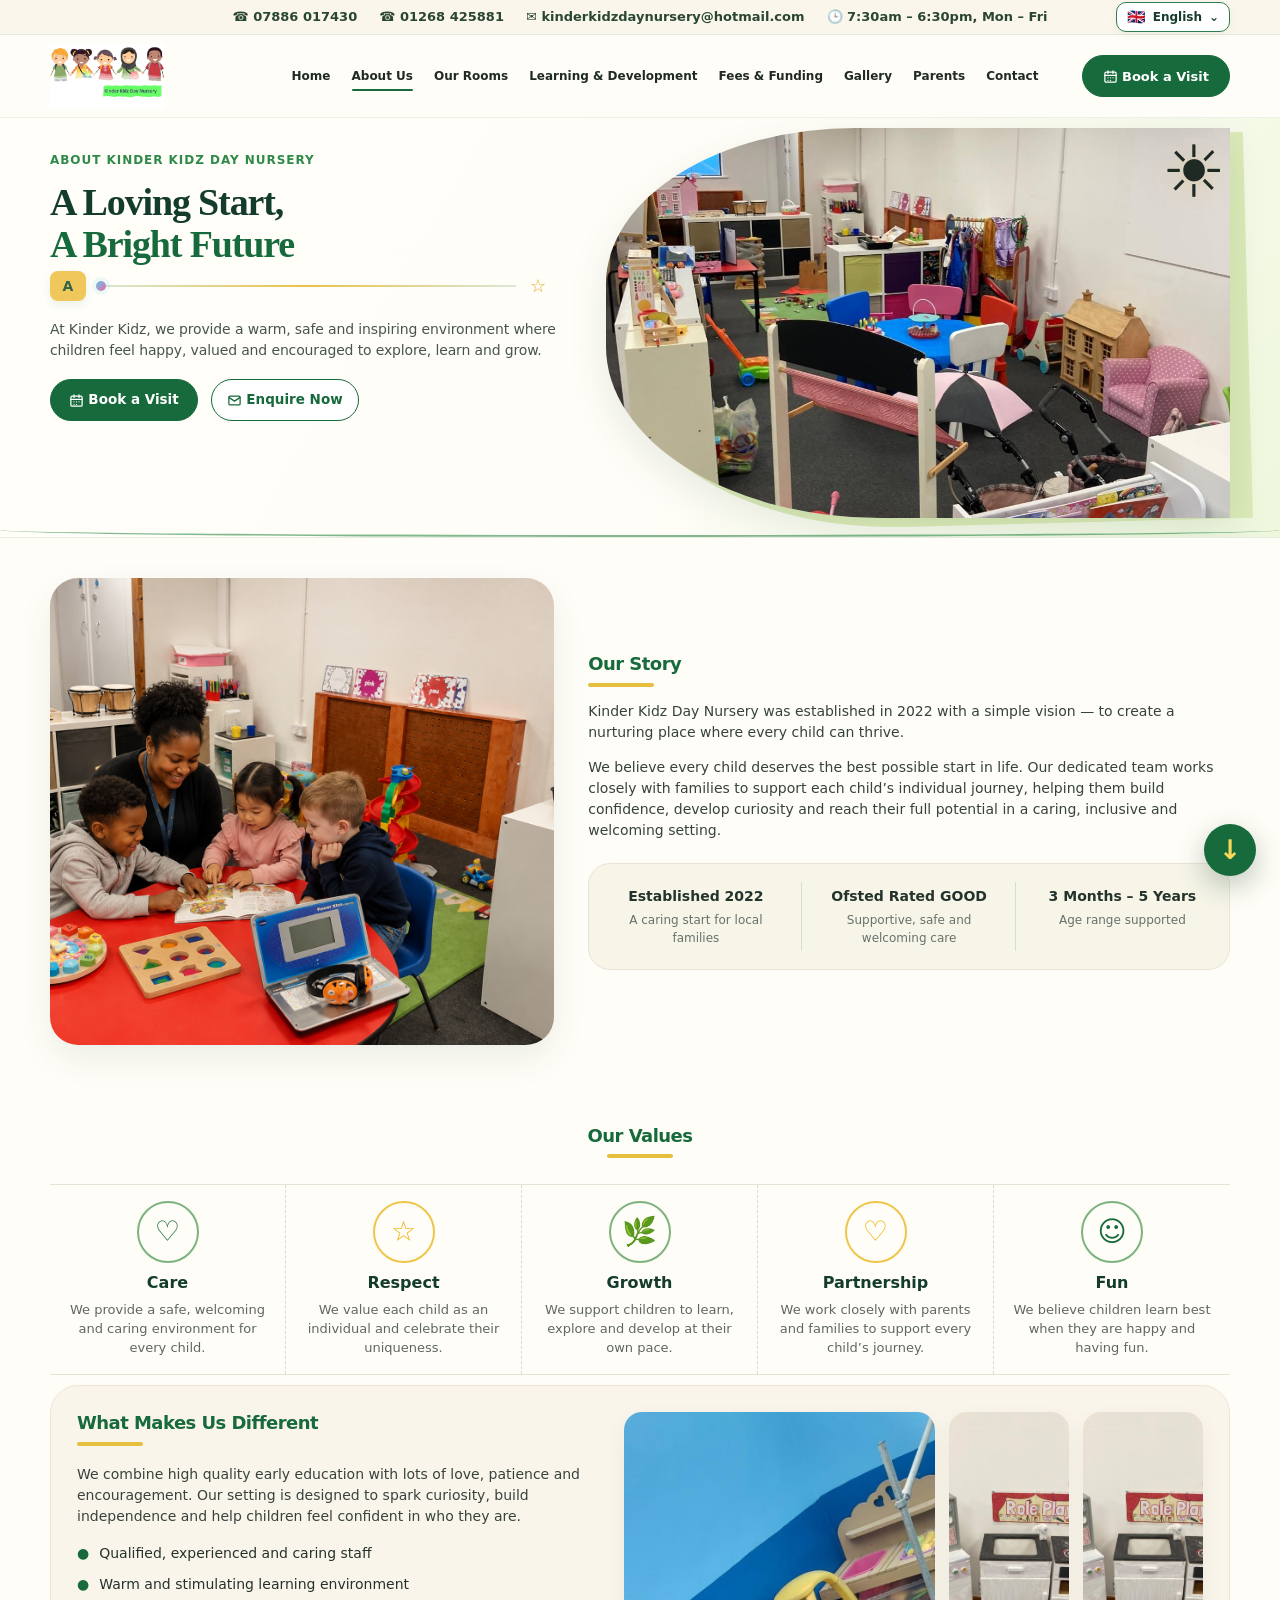
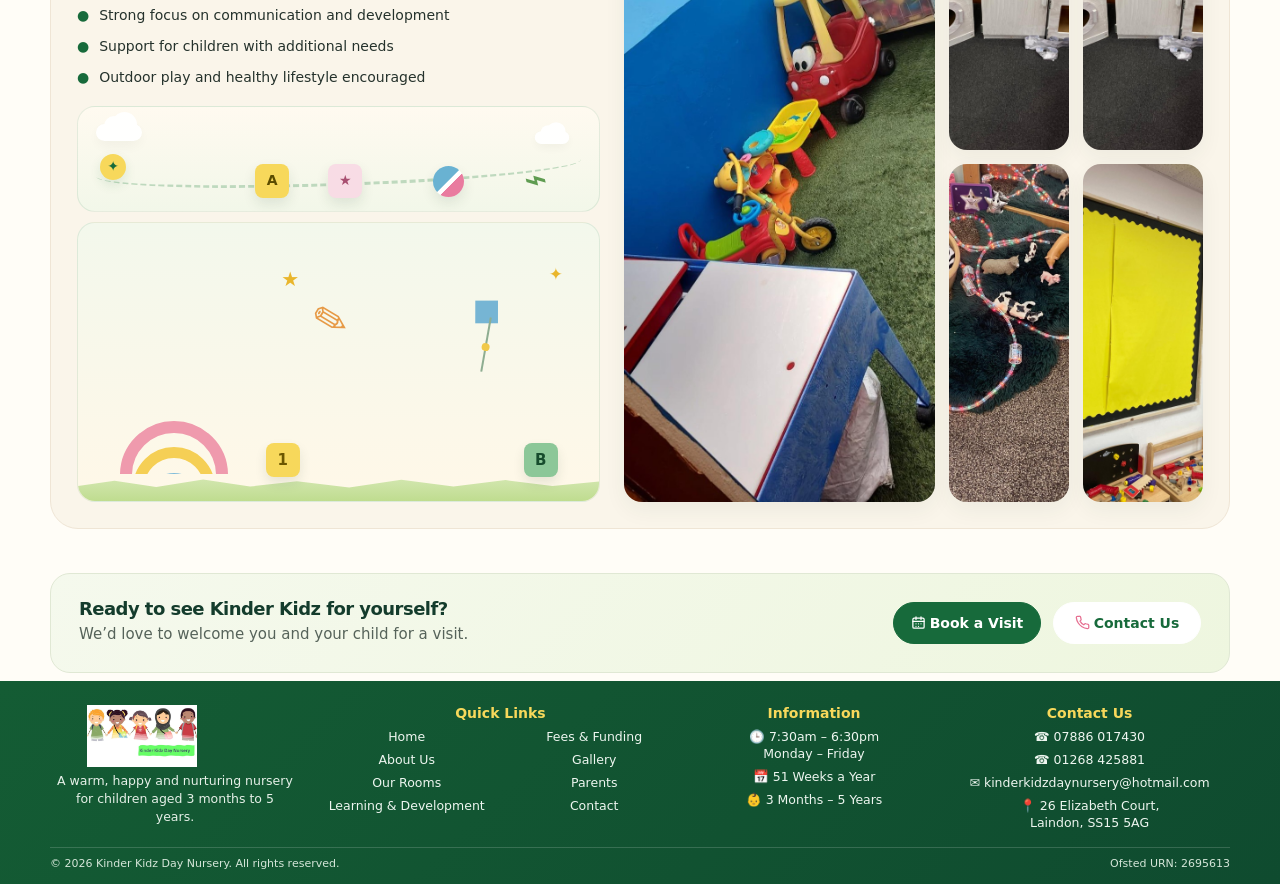
==== commit cd002f81: "Add files via upload" ====
--- a/about.html
+++ b/about.html
@@ -1708,8 +1708,70 @@
 }
 </style>
 
+
+<style id="about-desktop-clean-single-animation-v85">
+/* v85 — DESKTOP ONLY.
+   EN/FR/PL: exactly one animation in the missing third title row.
+   The old animation below the buttons was removed from the HTML entirely.
+   Mobile/tablet are untouched. */
+@media (min-width:981px){
+  html body.page-about .about-hero-mini-animation{display:none!important;}
+
+  html body.page-about .kk-inline-anim{
+    position:absolute!important;
+    inset:0!important;
+    display:flex!important;
+    align-items:center!important;
+    width:520px!important;
+    height:42px!important;
+    gap:10px!important;
+    overflow:visible!important;
+    pointer-events:none!important;
+  }
+  html body.page-about .kk-inline-track{
+    position:relative!important;
+    flex:0 0 420px!important;
+    width:420px!important;
+    min-width:420px!important;
+    max-width:420px!important;
+    height:2px!important;
+    overflow:visible!important;
+  }
+  html body.page-about .kk-inline-dot{
+    left:0!important;
+    top:-4px!important;
+    animation-name:kkAboutDotTravelV85!important;
+    animation-duration:2.4s!important;
+    animation-timing-function:ease-in-out!important;
+    animation-iteration-count:infinite!important;
+    animation-direction:alternate!important;
+    animation-play-state:running!important;
+    will-change:transform!important;
+  }
+}
+@media (min-width:981px) and (max-width:1199px){
+  html body.page-about .kk-inline-anim{height:40px!important;}
+  html body.page-about .kk-inline-track{
+    flex-basis:400px!important;
+    width:400px!important;
+    min-width:400px!important;
+    max-width:400px!important;
+  }
+}
+@keyframes kkAboutDotTravelV85{
+  0%{transform:translate3d(0,0,0)}
+  100%{transform:translate3d(390px,0,0)}
+}
+@media (min-width:1200px){
+  @keyframes kkAboutDotTravelV85{
+    0%{transform:translate3d(0,0,0)}
+    100%{transform:translate3d(410px,0,0)}
+  }
+}
+</style>
+
 </head>
-<!-- Kinder Kidz About desktop third-row animation v84 -->
+<!-- Kinder Kidz About desktop clean single animation v85 -->
 <body class="page-about notranslate" translate="no">
 <div class="topbar">
 <div class="container">
@@ -1766,7 +1828,6 @@
 <div class="hero-copy">
 <div class="eyebrow">About Kinder Kidz Day Nursery</div>
 <h1 id="kkHeroTitle">A Loving Start,<br/><span style="color:var(--green)">A Bright Future</span></h1><div aria-hidden="true" class="mobile-hero-gap-animation"><span class="m-line"><span class="m-dot"></span></span><span class="m-star">☆</span><span class="m-leaf">⌁</span></div>
-<div aria-hidden="true" class="about-hero-mini-animation"><span class="mini-track"></span><span class="mini-star">☆</span><span class="mini-leaf">⌁</span></div>
 <p>At Kinder Kidz, we provide a warm, safe and inspiring environment where children feel happy, valued and encouraged to explore, learn and grow.</p>
 <div class="hero-actions">
 <a class="btn primary visit-action" href="contact.html?mode=visit#enquiry-form"><span aria-hidden="true" class="btn-icon icon-calendar"><svg fill="none" stroke="currentColor" stroke-linecap="round" stroke-linejoin="round" stroke-width="2" viewbox="0 0 24 24"><rect height="16" rx="2" width="18" x="3" y="5"></rect><path d="M16 3v4M8 3v4M3 10h18"></path><path d="M8 14h.01M12 14h.01M16 14h.01M8 18h.01M12 18h.01"></path></svg></span><span class="btn-label">Book a Visit</span></a>
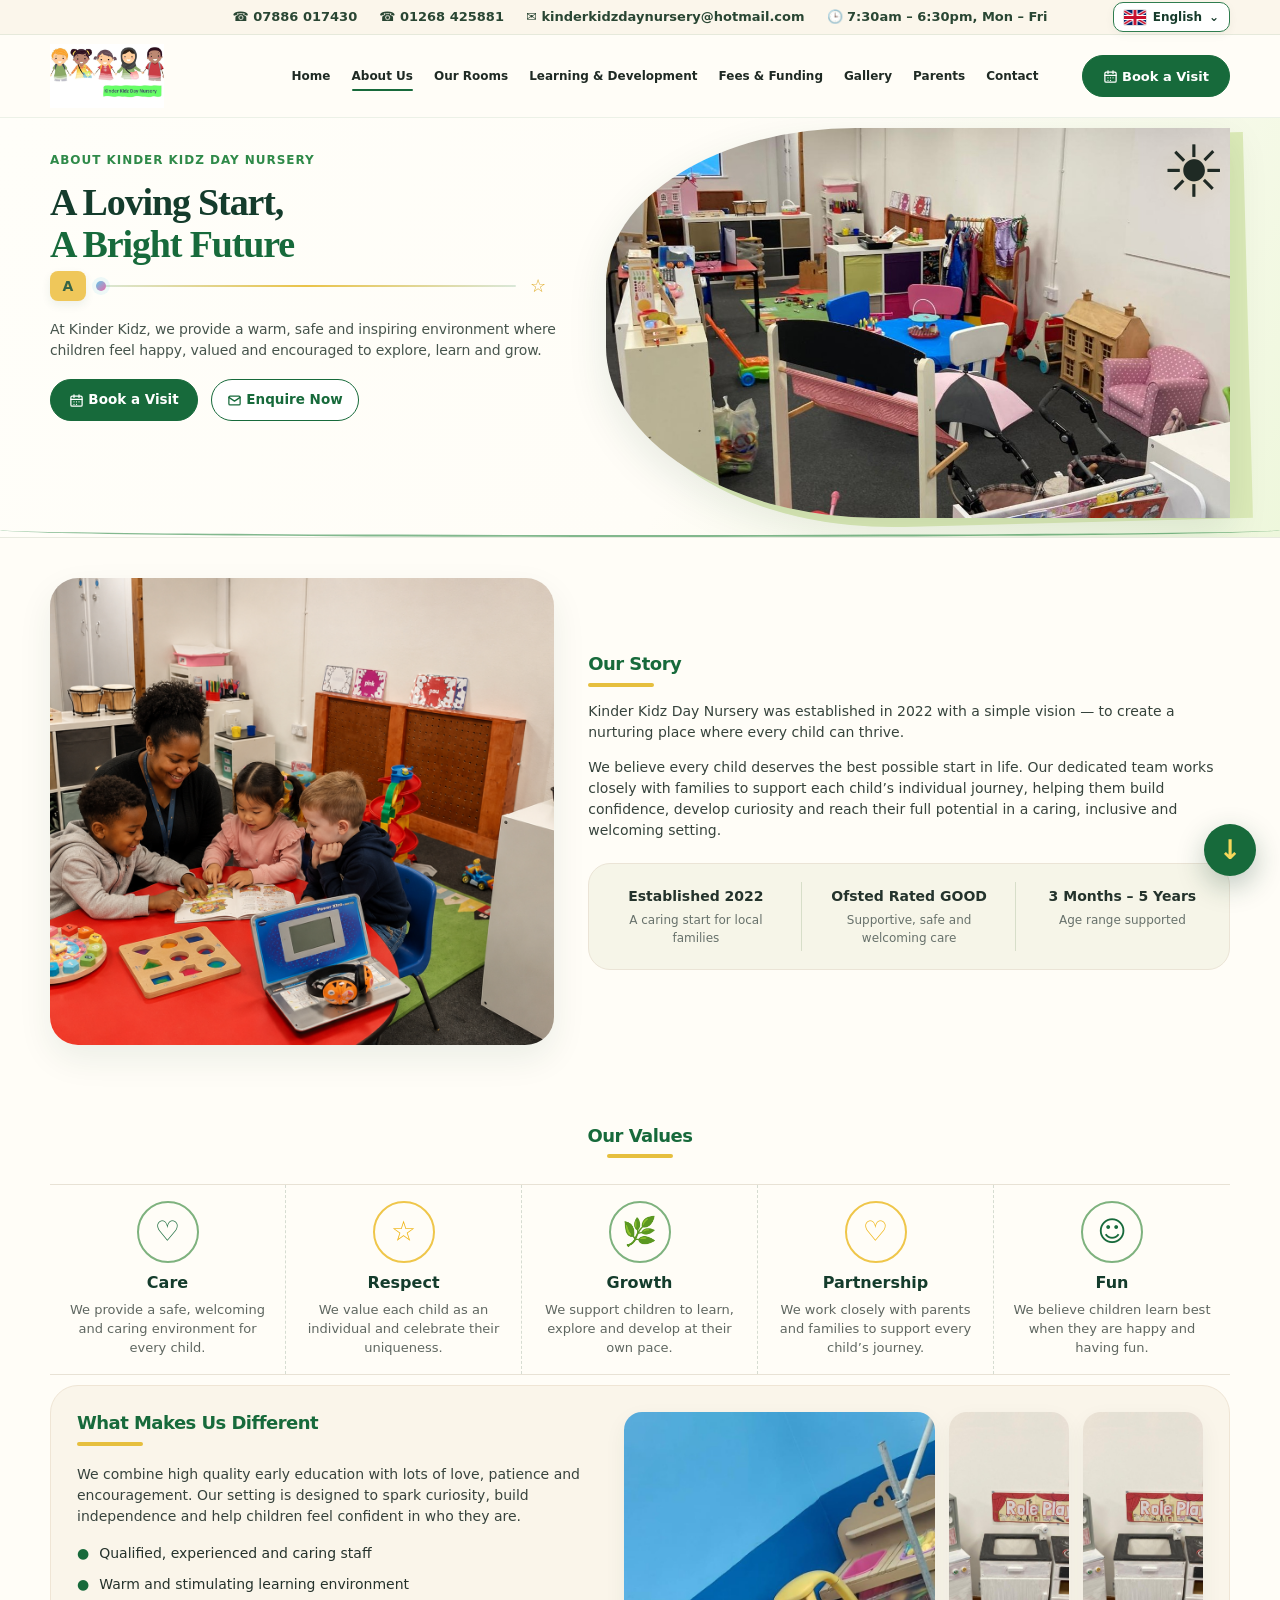
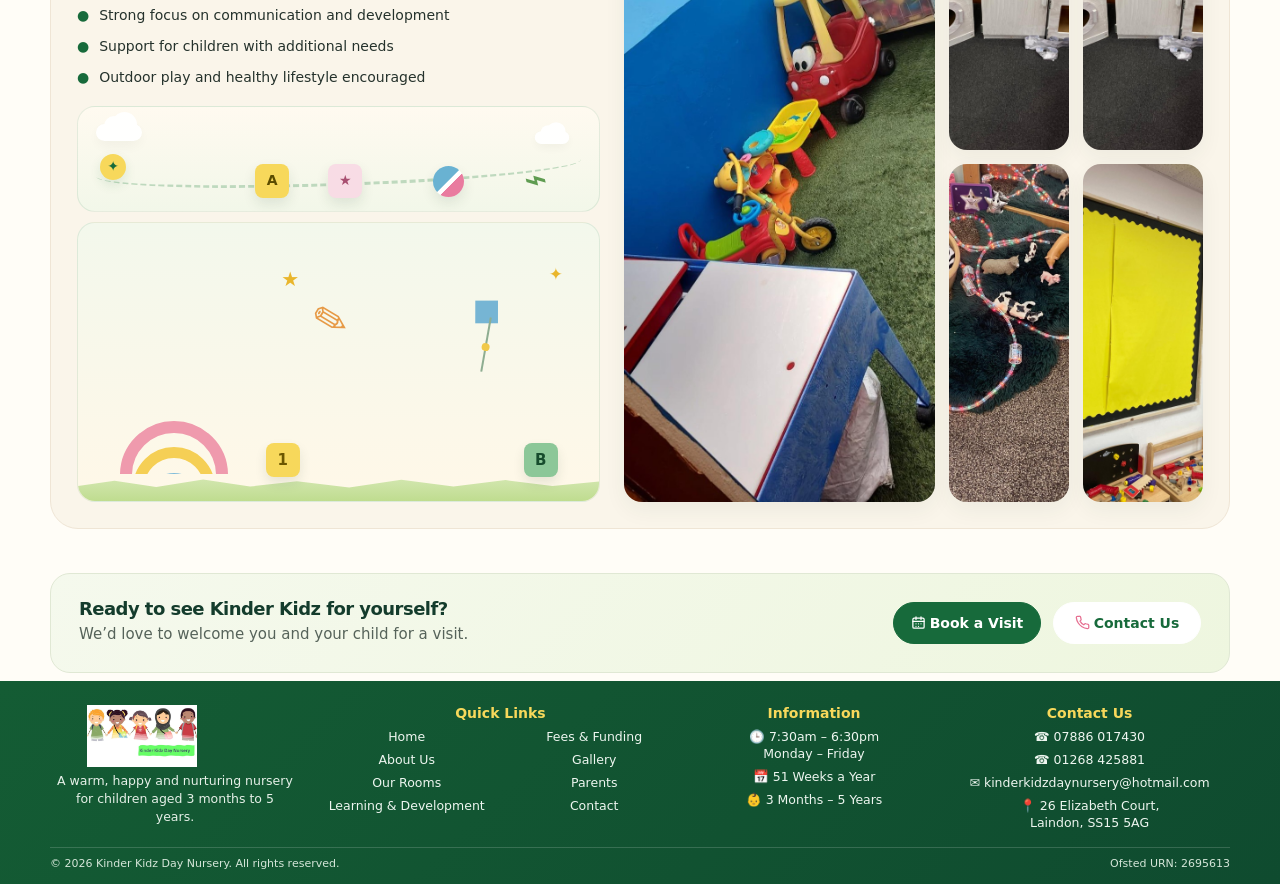
==== commit d6faa73f: "Add files via upload" ====
--- a/about.html
+++ b/about.html
@@ -2031,7 +2031,7 @@
 (function(){
   "use strict";
 
-  const desktop = window.matchMedia("(min-width:981px)");
+  const desktop = window.matchMedia("(min-width:1181px), (min-width:981px) and (orientation:landscape)");
   let writing = false;
 
   const titleRows = {
@@ -2139,5 +2139,6 @@
 })();
 </script>
 
+<link rel="stylesheet" href="css/tablet-portrait.css" data-kk-tablet-portrait="1">
 </body>
 </html>
--- a/css/language.css
+++ b/css/language.css
@@ -5,7 +5,14 @@
 .kk-lang-mobile{display:none}
 .topbar .container{position:relative}
 .kk-lang-toggle{box-sizing:border-box;height:30px;min-width:112px;padding:0 10px;border:1.5px solid #2f7d4f;border-radius:10px;background:#fff;color:#173c2c;display:flex;align-items:center;justify-content:center;gap:7px;font:800 12px/1 inherit;cursor:pointer;white-space:nowrap;box-shadow:0 3px 10px rgba(20,60,44,.05)}
-.kk-current-flag{font-size:15px}.kk-current-name{white-space:nowrap}.kk-lang-chevron{font-size:12px;transition:.18s}.kk-language-picker.open .kk-lang-chevron{transform:rotate(180deg)}
+.kk-current-flag,.kk-lang-option>span:first-child{display:inline-block;width:22px;height:15px;min-width:22px;background-position:center;background-repeat:no-repeat;background-size:cover;border-radius:2px;box-shadow:0 0 0 1px rgba(0,0,0,.12);font-size:0;line-height:0;color:transparent;overflow:hidden}
+.kk-current-flag{flex:0 0 22px}
+html[data-kk-lang="en"] .kk-current-flag,.kk-lang-option[data-lang="en"]>span:first-child{background-image:url("[data-uri]")}
+html[data-kk-lang="fr"] .kk-current-flag,.kk-lang-option[data-lang="fr"]>span:first-child{background-image:url("[data-uri]")}
+html[data-kk-lang="es"] .kk-current-flag,.kk-lang-option[data-lang="es"]>span:first-child{background-image:url("[data-uri]")}
+html[data-kk-lang="pt"] .kk-current-flag,.kk-lang-option[data-lang="pt"]>span:first-child{background-image:url("[data-uri]")}
+html[data-kk-lang="pl"] .kk-current-flag,.kk-lang-option[data-lang="pl"]>span:first-child{background-image:url("[data-uri]")}
+.kk-current-name{white-space:nowrap}.kk-lang-chevron{font-size:12px;transition:.18s}.kk-language-picker.open .kk-lang-chevron{transform:rotate(180deg)}
 .kk-lang-menu{position:absolute;right:0;top:calc(100% + 7px);width:164px;padding:7px;background:#fff;border:1px solid #e5e9df;border-radius:12px;box-shadow:0 15px 34px rgba(18,58,39,.16);display:none;z-index:1000}
 .kk-language-picker.open .kk-lang-menu{display:grid}
 .kk-lang-option{width:100%;height:34px;border:0;background:transparent;border-radius:8px;padding:0 8px;display:grid;grid-template-columns:24px 1fr 16px;align-items:center;text-align:left;gap:6px;font:700 12px/1 inherit;color:#21352a;cursor:pointer}.kk-lang-option:hover,.kk-lang-option.active{background:#f0f6ec}.kk-lang-option b{opacity:0;color:#1c7445}.kk-lang-option.active b{opacity:1}
@@ -24,18 +31,14 @@
   body.page-home .hero-copy>.eyebrow{grid-row:1}body.page-home #kkHeroTitle{grid-row:2;margin:0!important;max-width:560px}body.page-home .hero-copy>p{grid-row:3;margin:0!important;max-width:560px}body.page-home .hero-copy>.hero-actions{grid-row:4;margin:0!important}
   html:not([data-kk-lang="en"]) body.page-about .hero-copy{display:grid!important;grid-template-rows:16px 158px 34px 82px 44px!important;row-gap:7px!important;align-content:start!important;min-height:370px!important;padding-top:22px!important}
   body.page-about .hero-copy>.eyebrow{grid-row:1}body.page-about #kkHeroTitle{grid-row:2;margin:0!important;max-width:600px}body.page-about .about-hero-mini-animation{grid-row:3!important;margin:0!important;align-self:center!important}body.page-about .mobile-hero-gap-animation{display:none!important}body.page-about .hero-copy>p{grid-row:4;margin:0!important;max-width:560px}body.page-about .hero-copy>.hero-actions{grid-row:5;margin:0!important}
-  html:not([data-kk-lang="en"]) body.page-rooms .hero-copy{display:grid!important;grid-template-rows:16px 202px 82px 44px!important;row-gap:7px!important;align-content:start!important;min-height:382px!important;padding-top:22px!important}
-  body.page-rooms .hero-copy>.eyebrow{grid-row:1}body.page-rooms #kkHeroTitle{grid-row:2;margin:0!important;max-width:600px}body.page-rooms .hero-copy>p{grid-row:3;margin:0!important;max-width:555px}body.page-rooms .hero-copy>.hero-actions{grid-row:4;margin:0!important}
   html:not([data-kk-lang="en"]) body.page-learning .hero-copy{display:grid!important;grid-template-rows:16px 174px 30px 80px 44px!important;row-gap:7px!important;align-content:start!important;min-height:386px!important;padding-top:22px!important}
   body.page-learning .hero-copy>.eyebrow{grid-row:1}body.page-learning #kkHeroTitle{grid-row:2;margin:0!important;max-width:620px}body.page-learning .learning-desktop-gap-animation{grid-row:3!important;margin:0!important;align-self:center!important;max-height:30px!important}body.page-learning .mobile-hero-gap-animation{display:none!important}body.page-learning .hero-copy>p{grid-row:4;margin:0!important;max-width:600px}body.page-learning .hero-copy>.hero-actions{grid-row:5;margin:0!important}
   html:not([data-kk-lang="en"]) body.page-fees .hero-copy{display:grid!important;grid-template-rows:16px 164px 76px 44px!important;row-gap:8px!important;align-content:start!important;min-height:350px!important;padding-top:22px!important}body.page-fees .hero-copy>.eyebrow{grid-row:1}body.page-fees #kkHeroTitle{grid-row:2;margin:0!important;max-width:560px}body.page-fees .hero-copy>.lead{grid-row:3;margin:0!important}body.page-fees .hero-copy>.hero-actions{grid-row:4;margin:0!important}
-  html:not([data-kk-lang="en"]) body.page-gallery .hero-copy{display:grid!important;grid-template-rows:16px 136px 34px 80px 44px!important;row-gap:7px!important;align-content:start!important;min-height:356px!important;padding-top:22px!important}body.page-gallery .hero-copy>.eyebrow{grid-row:1}body.page-gallery #kkHeroTitle{grid-row:2;margin:0!important;max-width:560px}body.page-gallery .gallery-title-gap{grid-row:3!important;margin:0!important;align-self:center!important}body.page-gallery .hero-copy>.lead{grid-row:4;margin:0!important}body.page-gallery .hero-copy>.hero-actions{grid-row:5;margin:0!important}
   html:not([data-kk-lang="en"]) body.page-parents .hero-copy{display:grid!important;grid-template-rows:16px 164px 76px 44px!important;row-gap:8px!important;align-content:start!important;min-height:350px!important;padding-top:20px!important}body.page-parents .hero-copy>.eyebrow{grid-row:1}body.page-parents #kkHeroTitle{grid-row:2;margin:0!important;max-width:570px}body.page-parents .hero-copy>.lead{grid-row:3;margin:0!important}body.page-parents .hero-copy>.hero-actions{grid-row:4;margin:0!important}
   html:not([data-kk-lang="en"]) body.page-contact .hero-copy{display:grid!important;grid-template-rows:16px 128px 34px 84px 44px!important;row-gap:7px!important;align-content:start!important;min-height:350px!important;padding-top:20px!important}body.page-contact .hero-copy>.eyebrow{grid-row:1}body.page-contact #kkHeroTitle{grid-row:2;margin:0!important;max-width:560px}body.page-contact .contact-title-gap{grid-row:3!important;margin:0!important;align-self:center!important}body.page-contact .hero-copy>.lead{grid-row:4;margin:0!important}body.page-contact .hero-copy>.hero-actions{grid-row:5;margin:0!important}
   /* translated desktop title sizes: never exceed the approved English size */
   html[data-kk-lang="fr"] body.page-home #kkHeroTitle{font-size:44px!important;line-height:1!important}html[data-kk-lang="es"] body.page-home #kkHeroTitle,html[data-kk-lang="pt"] body.page-home #kkHeroTitle,html[data-kk-lang="pl"] body.page-home #kkHeroTitle{font-size:43px!important;line-height:1!important}
   html[data-kk-lang="fr"] body.page-about #kkHeroTitle,html[data-kk-lang="es"] body.page-about #kkHeroTitle,html[data-kk-lang="pt"] body.page-about #kkHeroTitle{font-size:42px!important;line-height:.99!important}html[data-kk-lang="pl"] body.page-about #kkHeroTitle{font-size:44px!important}
-  html[data-kk-lang="fr"] body.page-rooms #kkHeroTitle,html[data-kk-lang="pt"] body.page-rooms #kkHeroTitle{font-size:39px!important;line-height:.98!important}html[data-kk-lang="es"] body.page-rooms #kkHeroTitle{font-size:40px!important;line-height:.99!important}html[data-kk-lang="pl"] body.page-rooms #kkHeroTitle{font-size:42px!important;line-height:.99!important}
   html[data-kk-lang="fr"] body.page-learning #kkHeroTitle{font-size:42px!important;line-height:.99!important}html[data-kk-lang="es"] body.page-learning #kkHeroTitle{font-size:41px!important;line-height:.99!important}html[data-kk-lang="pt"] body.page-learning #kkHeroTitle{font-size:37px!important;line-height:.98!important}html[data-kk-lang="pl"] body.page-learning #kkHeroTitle{font-size:40px!important;line-height:.99!important}
   html:not([data-kk-lang="en"]) body.page-fees #kkHeroTitle{font-size:42px!important;line-height:1!important}html:not([data-kk-lang="en"]) body.page-gallery #kkHeroTitle{font-size:42px!important;line-height:1!important}html:not([data-kk-lang="en"]) body.page-parents #kkHeroTitle{font-size:41px!important;line-height:1!important}html:not([data-kk-lang="en"]) body.page-contact #kkHeroTitle{font-size:42px!important;line-height:1!important}
 }
@@ -44,7 +47,7 @@
   .kk-lang-desktop{display:none!important}.kk-lang-mobile{display:block!important;margin-left:auto;flex:0 0 auto}.menu-btn{margin-left:8px!important}
 }
 @media (max-width:620px){
-  .kk-lang-mobile .kk-lang-toggle{height:38px;min-width:98px;padding:0 8px;border-radius:12px;font-size:11.5px;gap:6px}.kk-lang-mobile .kk-current-flag{font-size:16px}.kk-lang-mobile .kk-current-name{display:none}.kk-lang-mobile .kk-lang-menu{width:154px;top:calc(100% + 8px)}
+  .kk-lang-mobile .kk-lang-toggle{height:38px;min-width:98px;padding:0 8px;border-radius:12px;font-size:11.5px;gap:6px}.kk-lang-mobile .kk-current-name{display:none}.kk-lang-mobile .kk-lang-menu{width:154px;top:calc(100% + 8px)}
   html[data-kk-lang="fr"] .btn,html[data-kk-lang="es"] .btn,html[data-kk-lang="pt"] .btn,html[data-kk-lang="pl"] .btn{font-size:12.2px!important;letter-spacing:-.01em!important}
   #kkHeroTitle{max-width:100%!important}.kk-title-line{white-space:nowrap}
   html[data-kk-lang="fr"] body.page-home #kkHeroTitle,html[data-kk-lang="es"] body.page-home #kkHeroTitle,html[data-kk-lang="pt"] body.page-home #kkHeroTitle,html[data-kk-lang="pl"] body.page-home #kkHeroTitle{font-size:32px!important;line-height:1.03!important}
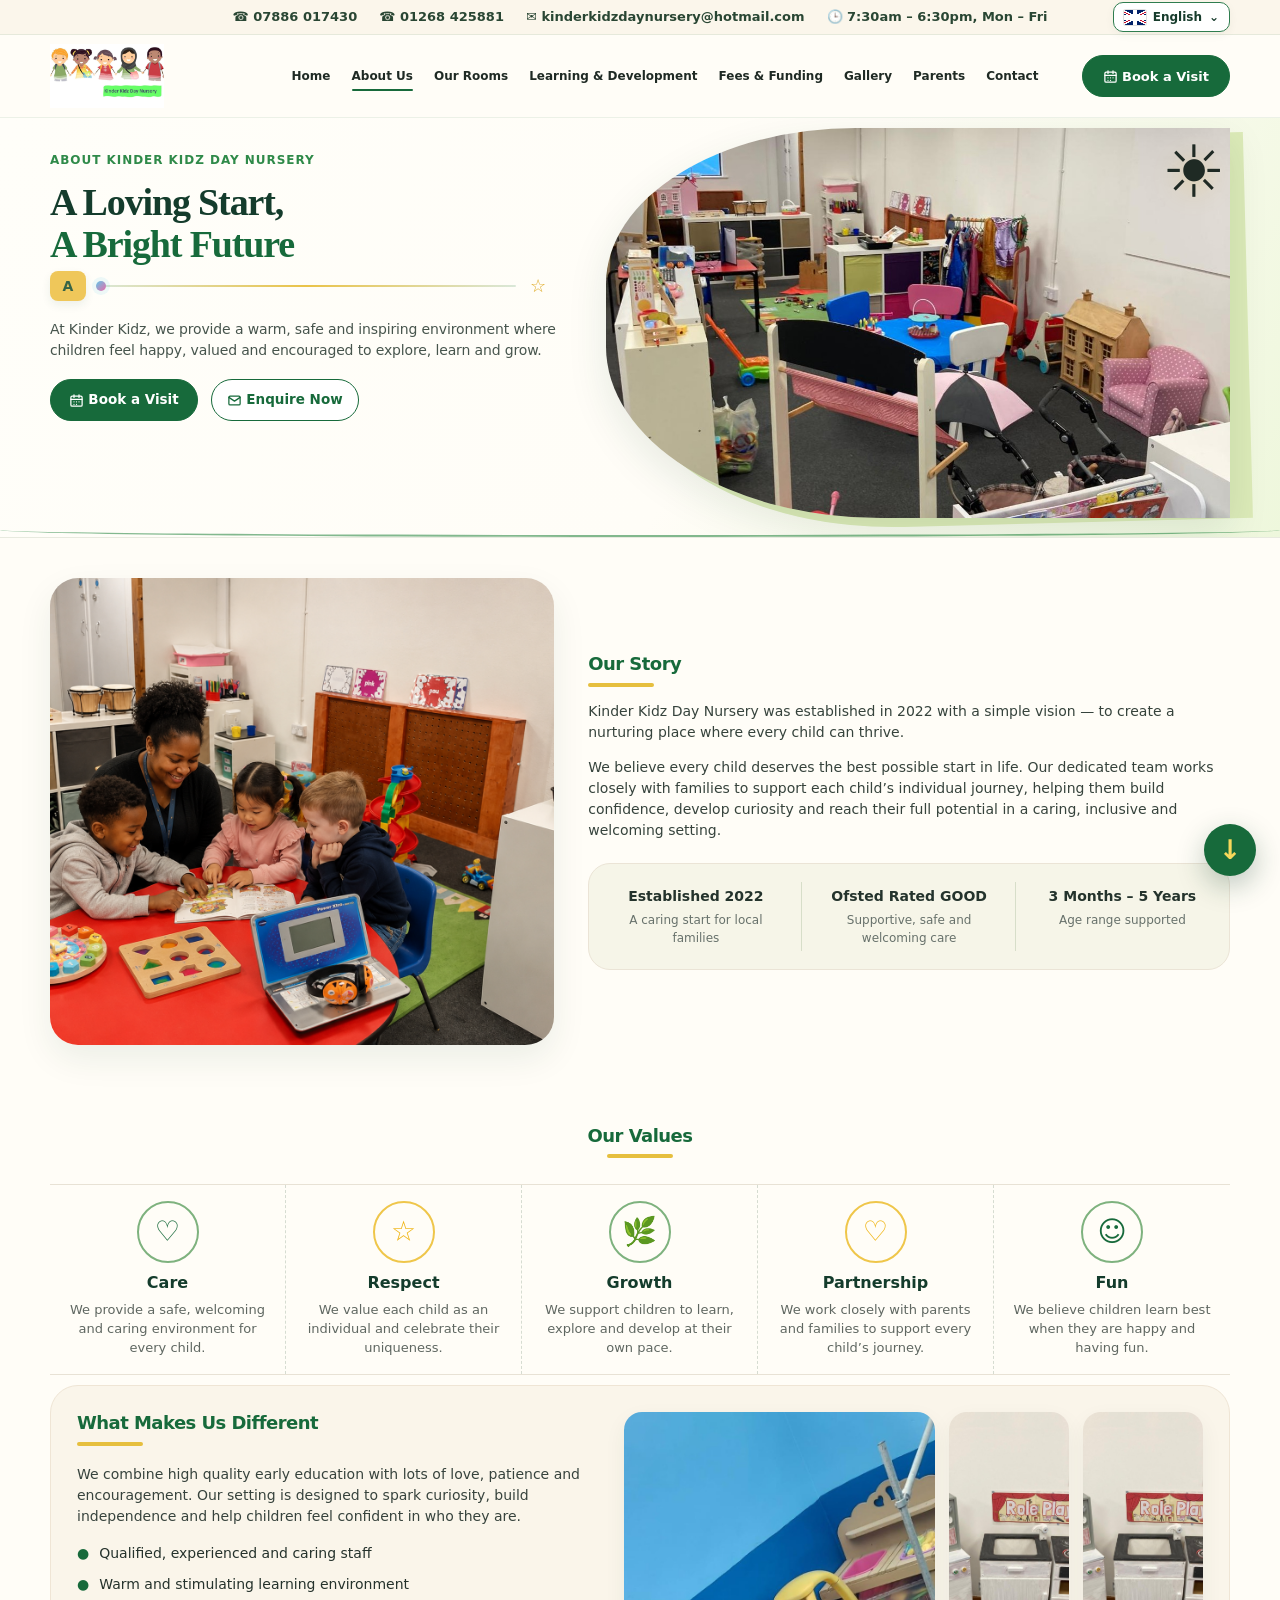
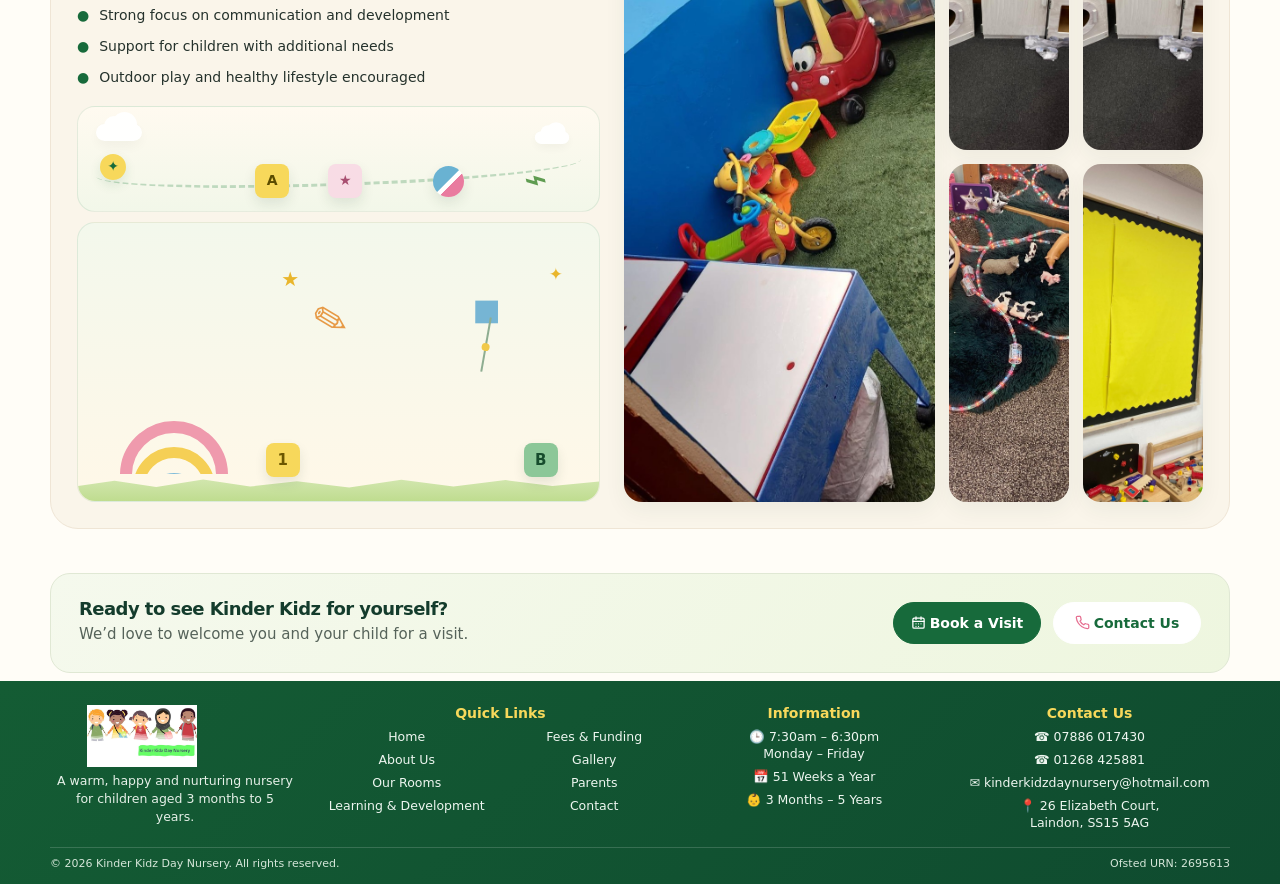
==== commit 0e2a2110: "Add files via upload" ====
--- a/about.html
+++ b/about.html
@@ -2140,5 +2140,6 @@
 </script>
 
 <link rel="stylesheet" href="css/tablet-portrait.css" data-kk-tablet-portrait="1">
+<link rel="stylesheet" href="css/mobile-landscape.css" data-kk-mobile-landscape="1">
 </body>
 </html>
--- a/css/language.css
+++ b/css/language.css
@@ -7,11 +7,11 @@
 .kk-lang-toggle{box-sizing:border-box;height:30px;min-width:112px;padding:0 10px;border:1.5px solid #2f7d4f;border-radius:10px;background:#fff;color:#173c2c;display:flex;align-items:center;justify-content:center;gap:7px;font:800 12px/1 inherit;cursor:pointer;white-space:nowrap;box-shadow:0 3px 10px rgba(20,60,44,.05)}
 .kk-current-flag,.kk-lang-option>span:first-child{display:inline-block;width:22px;height:15px;min-width:22px;background-position:center;background-repeat:no-repeat;background-size:cover;border-radius:2px;box-shadow:0 0 0 1px rgba(0,0,0,.12);font-size:0;line-height:0;color:transparent;overflow:hidden}
 .kk-current-flag{flex:0 0 22px}
-html[data-kk-lang="en"] .kk-current-flag,.kk-lang-option[data-lang="en"]>span:first-child{background-image:url("[data-uri]")}
-html[data-kk-lang="fr"] .kk-current-flag,.kk-lang-option[data-lang="fr"]>span:first-child{background-image:url("[data-uri]")}
-html[data-kk-lang="es"] .kk-current-flag,.kk-lang-option[data-lang="es"]>span:first-child{background-image:url("[data-uri]")}
-html[data-kk-lang="pt"] .kk-current-flag,.kk-lang-option[data-lang="pt"]>span:first-child{background-image:url("[data-uri]")}
-html[data-kk-lang="pl"] .kk-current-flag,.kk-lang-option[data-lang="pl"]>span:first-child{background-image:url("[data-uri]")}
+html[data-kk-lang="en"] .kk-current-flag,.kk-lang-option[data-lang="en"]>span:first-child{background-color:#012169;background-image:linear-gradient(90deg,transparent 42%,#fff 42% 58%,transparent 58%),linear-gradient(0deg,transparent 34%,#fff 34% 66%,transparent 66%),linear-gradient(90deg,transparent 46%,#c8102e 46% 54%,transparent 54%),linear-gradient(0deg,transparent 42%,#c8102e 42% 58%,transparent 58%),linear-gradient(27deg,transparent 43%,#fff 43% 48%,#c8102e 48% 52%,#fff 52% 57%,transparent 57%),linear-gradient(-27deg,transparent 43%,#fff 43% 48%,#c8102e 48% 52%,#fff 52% 57%,transparent 57%)}
+html[data-kk-lang="fr"] .kk-current-flag,.kk-lang-option[data-lang="fr"]>span:first-child{background-color:#fff;background-image:linear-gradient(90deg,#0055a4 0 33.333%,#fff 33.333% 66.666%,#ef4135 66.666% 100%)}
+html[data-kk-lang="es"] .kk-current-flag,.kk-lang-option[data-lang="es"]>span:first-child{background-color:#f1bf00;background-image:linear-gradient(0deg,#aa151b 0 25%,#f1bf00 25% 75%,#aa151b 75% 100%)}
+html[data-kk-lang="pt"] .kk-current-flag,.kk-lang-option[data-lang="pt"]>span:first-child{background-color:#da291c;background-image:linear-gradient(90deg,#046a38 0 40%,#da291c 40% 100%)}
+html[data-kk-lang="pl"] .kk-current-flag,.kk-lang-option[data-lang="pl"]>span:first-child{background-color:#fff;background-image:linear-gradient(0deg,#dc143c 0 50%,#fff 50% 100%)}
 .kk-current-name{white-space:nowrap}.kk-lang-chevron{font-size:12px;transition:.18s}.kk-language-picker.open .kk-lang-chevron{transform:rotate(180deg)}
 .kk-lang-menu{position:absolute;right:0;top:calc(100% + 7px);width:164px;padding:7px;background:#fff;border:1px solid #e5e9df;border-radius:12px;box-shadow:0 15px 34px rgba(18,58,39,.16);display:none;z-index:1000}
 .kk-language-picker.open .kk-lang-menu{display:grid}
@@ -43,7 +43,7 @@
   html:not([data-kk-lang="en"]) body.page-fees #kkHeroTitle{font-size:42px!important;line-height:1!important}html:not([data-kk-lang="en"]) body.page-gallery #kkHeroTitle{font-size:42px!important;line-height:1!important}html:not([data-kk-lang="en"]) body.page-parents #kkHeroTitle{font-size:41px!important;line-height:1!important}html:not([data-kk-lang="en"]) body.page-contact #kkHeroTitle{font-size:42px!important;line-height:1!important}
 }
 
-@media (max-width:980px){
+@media (max-width:980px), (orientation:portrait) and (min-width:700px) and (max-width:1180px){
   .kk-lang-desktop{display:none!important}.kk-lang-mobile{display:block!important;margin-left:auto;flex:0 0 auto}.menu-btn{margin-left:8px!important}
 }
 @media (max-width:620px){
--- a/css/tablet-portrait.css
+++ b/css/tablet-portrait.css
@@ -0,0 +1,423 @@
+/* ============================================================
+   KINDER KIDZ — TABLET PORTRAIT
+   Single source of truth for tablet portrait only.
+   Protected range: 700px–1180px AND portrait orientation.
+   Mobile and landscape/desktop versions are outside this query.
+   ============================================================ */
+@media (orientation: portrait) and (min-width:700px) and (max-width:1180px){
+
+  /* PAGE FRAME */
+  html body{
+    overflow-x:hidden!important;
+  }
+  html body .container,
+  html body.contact-page header .nav,
+  html body.contact-page .hero-grid{
+    width:min(940px,calc(100% - 48px))!important;
+    margin-left:auto!important;
+    margin-right:auto!important;
+  }
+  html body .section{padding-top:44px!important;padding-bottom:44px!important}
+  html body .section-tight{padding-top:28px!important;padding-bottom:28px!important}
+
+  /* HEADER — tablet portrait uses language + burger, never the long desktop nav */
+  html body .topbar{display:none!important}
+  html body header{
+    position:sticky!important;
+    top:0!important;
+    z-index:100!important;
+  }
+  html body .nav{
+    width:min(940px,calc(100% - 48px))!important;
+    height:84px!important;
+    min-height:84px!important;
+    margin-left:auto!important;
+    margin-right:auto!important;
+    padding:0!important;
+    display:flex!important;
+    align-items:center!important;
+    gap:12px!important;
+  }
+  html body .brand{
+    min-width:0!important;
+    margin-right:auto!important;
+    flex:0 1 auto!important;
+  }
+  html body .brand img{
+    width:170px!important;
+    height:58px!important;
+    object-fit:contain!important;
+    object-position:left center!important;
+  }
+  html body .header-visit,
+  html body .header-visit.visit-action,
+  html body .nav>.desktop-only{
+    display:none!important;
+    visibility:hidden!important;
+    pointer-events:none!important;
+  }
+
+  html body .kk-lang-desktop{display:none!important}
+  html body .kk-lang-mobile{
+    display:block!important;
+    margin-left:auto!important;
+    flex:0 0 auto!important;
+  }
+  html body .kk-lang-mobile .kk-lang-toggle{
+    height:42px!important;
+    min-width:136px!important;
+    padding:0 12px!important;
+    border-radius:12px!important;
+    font-size:13px!important;
+    gap:7px!important;
+  }
+  html body .kk-lang-mobile .kk-current-name{display:inline!important}
+  html body .kk-lang-mobile .kk-lang-menu{
+    width:178px!important;
+    top:calc(100% + 8px)!important;
+  }
+
+  html body .menu-btn{
+    display:grid!important;
+    margin-left:6px!important;
+    width:46px!important;
+    height:46px!important;
+    min-width:46px!important;
+    border-radius:12px!important;
+    padding:7px!important;
+    background:#f3f7ec!important;
+    color:var(--green)!important;
+    place-items:center!important;
+  }
+  html body .menu-btn svg{width:28px!important;height:28px!important}
+
+  html body .navlinks{
+    display:none!important;
+    position:fixed!important;
+    left:auto!important;
+    right:0!important;
+    top:84px!important;
+    width:min(44vw,330px)!important;
+    height:auto!important;
+    min-height:0!important;
+    max-height:calc(100vh - 84px)!important;
+    overflow:auto!important;
+    flex:none!important;
+    flex-direction:column!important;
+    align-items:stretch!important;
+    justify-content:flex-start!important;
+    align-content:stretch!important;
+    gap:0!important;
+    padding:8px 16px 12px!important;
+    background:#fffdf7!important;
+    border-left:1px solid #e9e5dc!important;
+    border-bottom:1px solid #e9e5dc!important;
+    border-radius:0 0 0 20px!important;
+    box-shadow:-14px 18px 34px rgba(0,0,0,.12)!important;
+    z-index:300!important;
+  }
+  html body .navlinks.open{display:flex!important}
+  html body .navlinks a{
+    display:flex!important;
+    align-items:center!important;
+    justify-content:flex-start!important;
+    width:100%!important;
+    min-height:42px!important;
+    margin:0!important;
+    padding:9px 12px!important;
+    font-size:14px!important;
+    line-height:1.25!important;
+    text-align:left!important;
+    white-space:normal!important;
+    position:relative!important;
+  }
+  html body .navlinks a.active:after,
+  html body .navlinks a:hover:after{
+    left:12px!important;
+    right:auto!important;
+    bottom:3px!important;
+    width:40px!important;
+    height:2px!important;
+  }
+
+  /* HERO — one clean column in tablet portrait */
+  html body .hero{
+    min-height:0!important;
+    height:auto!important;
+    padding:18px 0 12px!important;
+    overflow:hidden!important;
+  }
+  html body .hero > .container,
+  html body .hero-grid{
+    width:min(940px,calc(100% - 48px))!important;
+    min-height:0!important;
+    height:auto!important;
+    margin-left:auto!important;
+    margin-right:auto!important;
+    padding-top:0!important;
+    padding-bottom:0!important;
+    display:grid!important;
+    grid-template-columns:minmax(0,1fr)!important;
+    align-items:start!important;
+    gap:20px!important;
+  }
+  html body .hero-copy{
+    width:100%!important;
+    max-width:none!important;
+    min-height:0!important;
+    height:auto!important;
+    margin:0!important;
+    padding:0!important;
+    display:block!important;
+    align-self:start!important;
+    --kk-v87-title-slot:auto!important;
+  }
+  html body .eyebrow,
+  html body .hero .eyebrow{
+    margin:0 0 10px!important;
+    font-size:12.5px!important;
+    line-height:1.3!important;
+    letter-spacing:.075em!important;
+  }
+  html body #kkHeroTitle,
+  html body .hero h1{
+    width:100%!important;
+    max-width:100%!important;
+    height:auto!important;
+    min-height:0!important;
+    margin:0!important;
+    padding:0!important;
+    font-size:clamp(42px,5vw,50px)!important;
+    line-height:1.04!important;
+    letter-spacing:-.03em!important;
+    overflow:visible!important;
+  }
+  html body.page-rooms #kkHeroTitle,
+  html body.page-learning #kkHeroTitle,
+  html body.page-fees #kkHeroTitle,
+  html body.page-gallery #kkHeroTitle,
+  html body.page-parents #kkHeroTitle,
+  html body.page-contact #kkHeroTitle{
+    font-size:clamp(39px,4.6vw,46px)!important;
+    line-height:1.05!important;
+  }
+  html body .kk-title-line{white-space:normal!important}
+  html body #kkHeroTitle>.kk-v87-animation-row,
+  html body #kkHeroTitle>.kk-v86-animation-row,
+  html body #kkHeroTitle>.kk-title-animation-line{
+    display:none!important;
+  }
+
+  html body .hero-copy p,
+  html body .hero-copy .lead{
+    width:100%!important;
+    max-width:760px!important;
+    margin:14px 0 18px!important;
+    font-size:16px!important;
+    line-height:1.55!important;
+  }
+  html body .hero-actions{
+    width:auto!important;
+    margin:0!important;
+    display:flex!important;
+    grid-template-columns:none!important;
+    flex-wrap:wrap!important;
+    align-items:center!important;
+    justify-content:flex-start!important;
+    gap:12px!important;
+  }
+  html body .hero-actions .btn{
+    width:auto!important;
+    min-width:170px!important;
+    height:46px!important;
+    padding:0 18px!important;
+    font-size:14px!important;
+  }
+
+  html body .hero-media{
+    position:relative!important;
+    width:100%!important;
+    height:390px!important;
+    min-height:390px!important;
+    max-height:none!important;
+    margin:0!important;
+    padding:0!important;
+    align-self:stretch!important;
+  }
+  html body .hero-media img{
+    position:absolute!important;
+    inset:0!important;
+    width:100%!important;
+    height:100%!important;
+    min-height:0!important;
+    max-height:none!important;
+    object-fit:cover!important;
+    border-radius:30px!important;
+  }
+  html body .hero-media::before{
+    inset:10px -8px -8px 12px!important;
+    border-radius:32px!important;
+  }
+
+  /* HOME / TRUST INFORMATION — 3 x 2 instead of six cramped columns */
+  html body .trust{
+    grid-template-columns:repeat(3,minmax(0,1fr))!important;
+    border-radius:20px!important;
+    overflow:hidden!important;
+  }
+  html body .trust-wrap{margin-top:8px!important}
+  html body .trust-item{
+    min-height:108px!important;
+    padding:17px 10px!important;
+    border-right:1px solid #eee9df!important;
+    border-bottom:1px solid #eee9df!important;
+  }
+  html body .trust-item:nth-child(3n){border-right:0!important}
+  html body .trust-item:nth-last-child(-n+3){border-bottom:0!important}
+
+  html body .stat-row{
+    grid-template-columns:repeat(3,minmax(0,1fr))!important;
+    border-radius:20px!important;
+  }
+  html body .stat-row .stat-item{
+    min-height:104px!important;
+    border-right:1px solid var(--line)!important;
+    border-bottom:1px solid var(--line)!important;
+  }
+  html body .stat-row .stat-item:nth-child(3n){border-right:0!important}
+  html body .stat-row .stat-item:nth-last-child(-n+3){border-bottom:0!important}
+
+  /* CONTENT GRIDS */
+  html body .room-grid,
+  html body .feature-grid,
+  html body .proof-grid,
+  html body .grid-5,
+  html body .grid-4,
+  html body .grid-3,
+  html body .gallery-highlights,
+  html body .accent-grid,
+  html body .testimonial-grid,
+  html body .photo-grid{
+    grid-template-columns:repeat(2,minmax(0,1fr))!important;
+    gap:18px!important;
+  }
+  html body .grid-2{grid-template-columns:repeat(2,minmax(0,1fr))!important}
+  html body .price-grid{grid-template-columns:1fr!important}
+  html body .room-card{
+    display:block!important;
+    min-height:0!important;
+  }
+  html body .room-card img{
+    width:100%!important;
+    height:190px!important;
+    min-height:190px!important;
+    object-fit:cover!important;
+  }
+
+  html body .dual-columns,
+  html body .contact-layout,
+  html body .map-panel,
+  html body .parent-strip,
+  html body .banner-grid,
+  html body .action-banner .banner-grid{
+    grid-template-columns:1fr!important;
+    gap:20px!important;
+  }
+  html body .parent-strip .actions{justify-content:flex-start!important}
+
+  /* CTA — title left, compact buttons right when that component exists */
+  html body .cta-inner{
+    display:grid!important;
+    grid-template-columns:minmax(0,1fr) auto!important;
+    align-items:center!important;
+    gap:22px!important;
+  }
+  html body .cta-actions{
+    width:auto!important;
+    display:grid!important;
+    grid-template-columns:1fr!important;
+    gap:10px!important;
+  }
+  html body .cta-actions .btn{
+    width:170px!important;
+    min-width:170px!important;
+  }
+
+  /* FOOTER — tablet portrait: brand above, then Quick Links | Contact Us | Information */
+  html body .footer-grid,
+  html body .footer-grid-v5{
+    display:grid!important;
+    grid-template-columns:minmax(0,1.18fr) minmax(0,1.08fr) minmax(0,.92fr)!important;
+    grid-template-areas:
+      "brand brand brand"
+      "quick contact info"!important;
+    column-gap:22px!important;
+    row-gap:18px!important;
+    align-items:start!important;
+  }
+
+  html body .footer-grid>.footer-brand,
+  html body .footer-grid-v5>.footer-brand{
+    grid-area:brand!important;
+    min-width:0!important;
+    width:100%!important;
+    justify-self:stretch!important;
+    display:flex!important;
+    flex-direction:column!important;
+    align-items:center!important;
+    justify-content:center!important;
+    text-align:center!important;
+  }
+
+  /* Semantic footer used by Home/About/Rooms/Learning */
+  html body .footer-grid-v5>.quicklinks-group{grid-area:quick!important;min-width:0!important}
+  html body .footer-grid-v5>.footer-contact-col{grid-area:contact!important;min-width:0!important}
+  html body .footer-grid-v5>.footer-info{grid-area:info!important;min-width:0!important}
+
+  /* Same visual order for Fees/Gallery/Parents/Contact */
+  html body .footer-grid:not(.footer-grid-v5)>:nth-child(2){grid-area:quick!important;min-width:0!important}
+  html body .footer-grid:not(.footer-grid-v5)>:nth-child(3){grid-area:info!important;min-width:0!important}
+  html body .footer-grid:not(.footer-grid-v5)>:nth-child(4){grid-area:contact!important;min-width:0!important}
+
+  html body footer .footer-brand img{
+    margin-left:auto!important;
+    margin-right:auto!important;
+  }
+  html body footer .footer-brand p{
+    margin-left:auto!important;
+    margin-right:auto!important;
+    text-align:center!important;
+  }
+
+  html body .quicklinks-columns,
+  html body .footer-links-2{
+    grid-template-columns:1fr 1fr!important;
+    column-gap:14px!important;
+  }
+
+  html body footer .footer-title,
+  html body footer h3{
+    margin-top:0!important;
+  }
+
+  html body footer .footer-contact-col .footer-list,
+  html body .footer-grid:not(.footer-grid-v5)>:nth-child(4) .footer-list{
+    overflow-wrap:anywhere!important;
+    word-break:normal!important;
+  }
+
+  html body .footer-bottom{
+    display:flex!important;
+    justify-content:space-between!important;
+    align-items:center!important;
+    gap:14px!important;
+    flex-wrap:wrap!important;
+  }
+
+  /* Keep floating navigation comfortably inside tablet edge */
+  html body .scroll-nav-btn,
+  html body .scroll-top{
+    right:22px!important;
+    bottom:22px!important;
+  }
+}
--- a/css/mobile-landscape.css
+++ b/css/mobile-landscape.css
@@ -0,0 +1,255 @@
+/* ============================================================
+   KINDER KIDZ — MOBILE LANDSCAPE
+   Single source of truth for phones turned sideways.
+   Scope: landscape only, 568px–980px wide, up to 600px high.
+   This does not run in mobile portrait, tablet portrait,
+   tablet landscape or desktop.
+   ============================================================ */
+@media (orientation:landscape) and (min-width:568px) and (max-width:980px) and (max-height:600px){
+
+  /* FRAME */
+  html body{overflow-x:hidden!important}
+  html body .container,
+  html body.contact-page .hero-grid{
+    width:min(920px,calc(100% - 28px))!important;
+    margin-left:auto!important;
+    margin-right:auto!important;
+  }
+  html body .section{padding:30px 0!important}
+  html body .section-tight{padding:18px 0!important}
+  html body.page-home main>section:not(.hero):not(.cta){padding-top:36px!important;padding-bottom:36px!important}
+
+  /* HEADER */
+  html body .topbar{display:none!important}
+  html body header{position:sticky!important;top:0!important;z-index:120!important}
+  html body .nav{
+    width:min(920px,calc(100% - 28px))!important;
+    height:62px!important;
+    min-height:62px!important;
+    margin-left:auto!important;
+    margin-right:auto!important;
+    padding:0!important;
+    display:flex!important;
+    align-items:center!important;
+    gap:10px!important;
+  }
+  html body .brand{min-width:0!important;margin-right:auto!important;flex:0 1 auto!important}
+  html body .brand img{width:136px!important;height:48px!important;object-fit:contain!important;object-position:left center!important}
+  html body .nav>.desktop-only,
+  html body .header-visit{display:none!important}
+
+  html body .kk-lang-desktop{display:none!important}
+  html body .kk-lang-mobile{display:block!important;margin-left:auto!important;flex:0 0 auto!important}
+  html body .kk-lang-mobile .kk-lang-toggle{
+    height:38px!important;min-width:116px!important;padding:0 10px!important;
+    border-radius:11px!important;font-size:11.5px!important;gap:6px!important
+  }
+  html body .kk-lang-mobile .kk-current-name{display:inline!important}
+  html body .kk-lang-mobile .kk-lang-menu{width:160px!important;top:calc(100% + 6px)!important}
+  html body .kk-lang-option{height:31px!important;font-size:11.5px!important}
+
+  html body .menu-btn{
+    display:grid!important;place-items:center!important;margin-left:4px!important;
+    width:42px!important;height:42px!important;min-width:42px!important;
+    padding:6px!important;border-radius:11px!important;background:#f3f7ec!important;color:var(--green)!important
+  }
+  html body .menu-btn svg{width:25px!important;height:25px!important}
+
+  html body .navlinks{
+    display:none!important;position:fixed!important;left:auto!important;right:0!important;top:62px!important;
+    width:min(42vw,270px)!important;height:auto!important;min-height:0!important;
+    max-height:calc(100vh - 62px)!important;overflow:auto!important;
+    flex:none!important;flex-direction:column!important;align-items:stretch!important;justify-content:flex-start!important;
+    gap:0!important;padding:7px 14px 10px!important;background:#fffdf7!important;
+    border-left:1px solid #e9e5dc!important;border-bottom:1px solid #e9e5dc!important;
+    border-radius:0 0 0 18px!important;box-shadow:-12px 15px 28px rgba(0,0,0,.12)!important;z-index:400!important
+  }
+  html body .navlinks.open{display:flex!important}
+  html body .navlinks a{
+    display:flex!important;align-items:center!important;justify-content:flex-start!important;
+    width:100%!important;min-height:34px!important;margin:0!important;padding:6px 10px!important;
+    font-size:12px!important;line-height:1.2!important;text-align:left!important;white-space:normal!important;position:relative!important
+  }
+  html body .navlinks a.active:after,
+  html body .navlinks a:hover:after{left:10px!important;right:auto!important;bottom:1px!important;width:34px!important;height:2px!important}
+
+  /* HERO — mobile landscape uses the available width instead of stacking */
+  html body .hero{min-height:0!important;height:auto!important;padding:10px 0 12px!important;overflow:hidden!important}
+  html body.page-home .hero>.container,
+  html body .hero>.container.hero-grid,
+  html body .hero-grid{
+    width:min(920px,calc(100% - 28px))!important;
+    min-height:0!important;height:auto!important;margin-left:auto!important;margin-right:auto!important;
+    padding-top:0!important;padding-bottom:0!important;
+    display:grid!important;grid-template-columns:minmax(0,.98fr) minmax(0,1.02fr)!important;
+    gap:16px!important;align-items:center!important
+  }
+  html body .hero-copy{
+    width:100%!important;max-width:none!important;min-height:0!important;height:auto!important;
+    margin:0!important;padding:0!important;display:block!important;align-self:center!important
+  }
+  html body.page-learning .learning-hero .hero-copy{
+    width:100%!important;max-width:none!important;min-height:0!important;height:auto!important;
+    margin:0!important;padding:0!important;display:block!important;position:static!important;
+    align-self:center!important;grid-template-rows:none!important;row-gap:0!important;align-content:normal!important
+  }
+  html body .hero .eyebrow{
+    margin:0 0 6px!important;font-size:10.5px!important;line-height:1.25!important;letter-spacing:.07em!important
+  }
+  html body #kkHeroTitle,
+  html body .hero h1{
+    width:100%!important;max-width:100%!important;height:auto!important;min-height:0!important;
+    margin:0!important;padding:0!important;font-size:clamp(28px,4vw,35px)!important;
+    line-height:1.02!important;letter-spacing:-.03em!important;overflow:visible!important
+  }
+  html body.page-learning #kkHeroTitle,
+  html body.page-rooms #kkHeroTitle,
+  html body.page-parents #kkHeroTitle{font-size:clamp(27px,3.65vw,32px)!important}
+  html body.page-fees #kkHeroTitle,
+  html body.page-gallery #kkHeroTitle,
+  html body.page-contact #kkHeroTitle,
+  html body.page-about #kkHeroTitle{font-size:clamp(28px,3.8vw,33px)!important}
+  html body #kkHeroTitle .kk-title-line{white-space:normal!important}
+
+  html body .hero-copy p,
+  html body .hero-copy .lead,
+  html body.page-home .hero p{
+    width:100%!important;max-width:none!important;margin:8px 0 10px!important;
+    font-size:12.5px!important;line-height:1.42!important
+  }
+  html body .hero-actions{
+    width:100%!important;margin:0!important;display:flex!important;grid-template-columns:none!important;
+    flex-direction:row!important;flex-wrap:nowrap!important;align-items:center!important;justify-content:flex-start!important;gap:8px!important
+  }
+  html body .hero-actions .btn{
+    width:auto!important;min-width:0!important;max-width:none!important;height:38px!important;min-height:38px!important;
+    flex:1 1 0!important;padding:0 10px!important;font-size:11.5px!important;gap:6px!important;white-space:nowrap!important
+  }
+  html body .hero-actions .btn-icon{width:16px!important;height:16px!important;flex:0 0 16px!important}
+
+  /* Landscape is short: keep decorative title animations out of the reading path. */
+  html body .mobile-hero-gap-animation,
+  html body .learning-desktop-gap-animation,
+  html body .gallery-title-gap,
+  html body .gallery-mobile-single-animation,
+  html body .contact-title-gap,
+  html body .about-hero-mini-animation,
+  html body .title-gap{display:none!important}
+
+  html body .hero-media{
+    position:relative!important;width:100%!important;height:clamp(210px,29vw,248px)!important;
+    min-height:210px!important;max-height:248px!important;margin:0!important;padding:0!important;align-self:center!important
+  }
+  html body.page-learning .learning-hero .hero-media{
+    position:relative!important;width:100%!important;height:clamp(210px,29vw,248px)!important;
+    min-height:210px!important;max-height:248px!important;margin:0!important;padding:0!important;align-self:center!important
+  }
+  html body .hero-media img,
+  html body.page-home .hero-media img{
+    position:absolute!important;inset:0!important;width:100%!important;height:100%!important;
+    min-height:0!important;max-height:none!important;object-fit:cover!important;object-position:center!important;
+    border-radius:24px!important;box-shadow:0 10px 26px rgba(18,60,43,.10)!important
+  }
+  html body .hero-media:before,
+  html body.page-home .hero-media:before{
+    content:""!important;position:absolute!important;inset:8px -7px -7px 10px!important;
+    background:#dceab8!important;border-radius:26px!important;transform:none!important
+  }
+  html body .hero-media .sun,
+  html body .hero-media .doodle,
+  html body.page-home .doodle{display:none!important}
+
+  /* TRUST / FACTS */
+  html body.page-home .trust-wrap{margin-top:8px!important}
+  html body.page-home .trust,
+  html body .stat-row{grid-template-columns:repeat(3,minmax(0,1fr))!important;border-radius:18px!important}
+  html body.page-home .trust-item,
+  html body .stat-item{min-height:78px!important;padding:10px 8px!important}
+  html body.page-home .trust-icon{width:34px!important;height:34px!important;font-size:17px!important;border-radius:10px!important}
+  html body.page-home .trust b{font-size:11.5px!important}
+  html body.page-home .trust small{font-size:9.5px!important}
+  html body.contact-page .stats-compact{grid-template-columns:repeat(4,minmax(0,1fr))!important}
+
+  /* MAIN CONTENT — use landscape width efficiently */
+  html body.page-about .story-grid{grid-template-columns:.82fr 1.18fr!important;gap:20px!important;align-items:center!important}
+  html body.page-about .stat-strip{grid-template-columns:repeat(3,minmax(0,1fr))!important}
+  html body.page-about .values-grid{grid-template-columns:repeat(3,minmax(0,1fr))!important}
+
+  html body .room-grid,
+  html body .rooms-grid{grid-template-columns:repeat(2,minmax(0,1fr))!important;gap:12px!important}
+  html body .feature-grid,
+  html body .feature-card{grid-template-columns:repeat(3,minmax(0,1fr))!important}
+  html body .photo-grid,
+  html body .gallery-row,
+  html body .experience-gallery,
+  html body .gallery-highlights,
+  html body .accent-grid{grid-template-columns:repeat(3,minmax(0,1fr))!important;gap:10px!important}
+  html body.page-parents .parent-values{grid-template-columns:repeat(3,minmax(0,1fr))!important}
+  html body.page-parents .support-grid{grid-template-columns:repeat(3,minmax(0,1fr))!important}
+  html body .testimonial-grid{grid-template-columns:repeat(2,minmax(0,1fr))!important}
+  html body .price-grid{grid-template-columns:repeat(3,minmax(0,1fr))!important;gap:12px!important}
+  html body .price-card table{font-size:12px!important}
+  html body .price-card td{padding:9px 11px!important}
+  html body .price-head{padding:13px 12px!important;font-size:13px!important}
+
+  html body .dual-columns,
+  html body .contact-layout,
+  html body .map-panel,
+  html body .parent-strip,
+  html body .action-banner .banner-grid,
+  html body .proof-grid{grid-template-columns:repeat(2,minmax(0,1fr))!important;gap:14px!important}
+  html body.contact-page .form-grid{grid-template-columns:repeat(2,minmax(0,1fr))!important}
+  html body.contact-page .field.full{grid-column:1/-1!important}
+
+  html body .section-title{margin-bottom:18px!important}
+  html body .section-title h2{font-size:clamp(27px,3.6vw,34px)!important}
+  html body .section-title p{font-size:12.5px!important;margin-top:6px!important}
+
+  /* CTA / BANNERS */
+  html body.page-home .cta-inner,
+  html body .cta-inner{
+    display:flex!important;flex-direction:row!important;align-items:center!important;justify-content:space-between!important;
+    gap:18px!important;padding-top:24px!important;padding-bottom:22px!important
+  }
+  html body.page-home .cta h2,
+  html body .cta h2{font-size:28px!important}
+  html body .cta-actions{display:flex!important;flex-direction:row!important;width:auto!important;gap:8px!important}
+  html body .cta-actions .btn{width:auto!important;min-width:135px!important;padding:9px 14px!important;font-size:11.5px!important}
+  html body .action-banner{padding:18px 20px 70px!important}
+  html body .action-banner .actions{display:flex!important;flex-direction:row!important;gap:8px!important}
+  html body .action-banner .actions .btn{width:auto!important;min-width:135px!important}
+
+  /* FOOTER — brand above, then three clean columns */
+  html body footer{padding:18px 0 10px!important}
+  html body .footer-grid,
+  html body .footer-grid-v5{
+    display:grid!important;
+    grid-template-columns:minmax(0,1.2fr) minmax(0,1.08fr) minmax(0,.92fr)!important;
+    grid-template-areas:"brand brand brand" "quick contact info"!important;
+    column-gap:18px!important;row-gap:12px!important;align-items:start!important
+  }
+  html body .footer-grid>.footer-brand,
+  html body .footer-grid-v5>.footer-brand{
+    grid-area:brand!important;width:100%!important;display:flex!important;flex-direction:column!important;
+    align-items:center!important;justify-content:center!important;text-align:center!important
+  }
+  html body .footer-grid-v5>.quicklinks-group{grid-area:quick!important}
+  html body .footer-grid-v5>.footer-contact-col{grid-area:contact!important}
+  html body .footer-grid-v5>.footer-info{grid-area:info!important}
+  html body .footer-grid:not(.footer-grid-v5)>:nth-child(2){grid-area:quick!important}
+  html body .footer-grid:not(.footer-grid-v5)>:nth-child(3){grid-area:info!important}
+  html body .footer-grid:not(.footer-grid-v5)>:nth-child(4){grid-area:contact!important}
+  html body footer .footer-brand img{width:118px!important;height:43px!important;margin:0 auto 4px!important;object-fit:contain!important}
+  html body footer .footer-brand p{max-width:360px!important;margin:0 auto!important;font-size:10.5px!important;line-height:1.35!important;text-align:center!important}
+  html body footer .footer-title,
+  html body footer h3{font-size:12px!important;margin:0 0 6px!important;text-align:center!important}
+  html body footer .footer-list{gap:4px!important;font-size:10.5px!important;line-height:1.35!important;justify-items:center!important;text-align:center!important}
+  html body .footer-links-2,
+  html body .quicklinks-columns{grid-template-columns:1fr 1fr!important;gap:0 10px!important}
+  html body footer a{overflow-wrap:anywhere!important}
+  html body .footer-bottom{margin-top:10px!important;padding-top:7px!important;font-size:9.5px!important;gap:8px!important}
+
+  /* FLOATING BUTTON */
+  html body .scroll-nav-btn,
+  html body .scroll-top{width:42px!important;height:42px!important;right:12px!important;bottom:12px!important;font-size:22px!important}
+}
